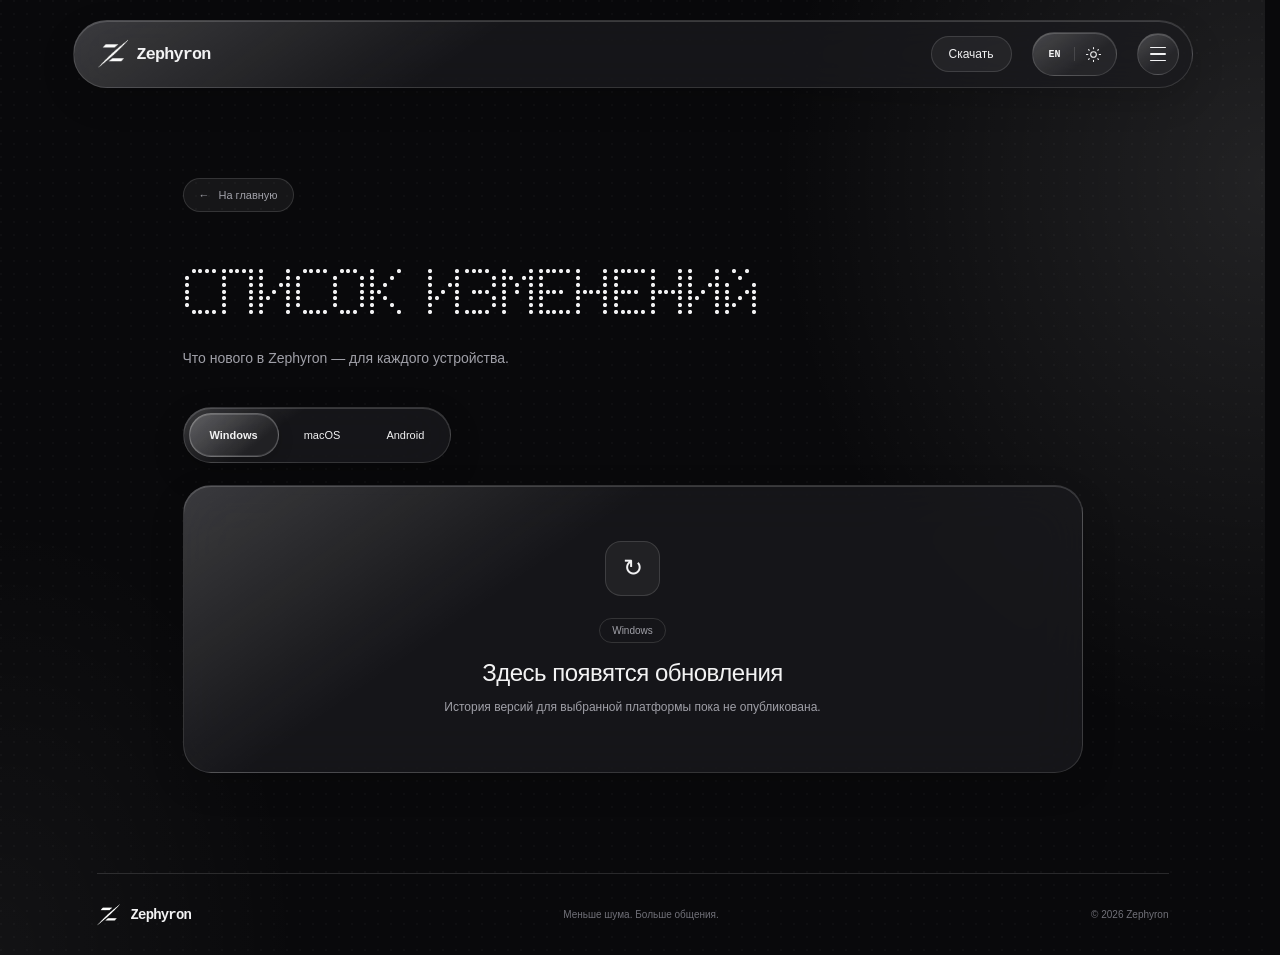
==== changelog.html @ 97331493 "Official Public Site V26.0.1" ====
<!doctype html>
<html lang="ru" data-theme="dark">
<head>
  <meta charset="utf-8">
  <meta name="viewport" content="width=device-width,initial-scale=1">
  <meta name="color-scheme" content="dark light">
  <meta name="theme-color" content="#09090b">
  <link rel="icon" href="./assets/zephyron-symbol-white.png" type="image/png">
  <meta name="description" content="Zephyron — мессенджер для Windows, macOS и Android.">
  <title>Список изменений — Zephyron</title>
  <script>if(!matchMedia('(prefers-reduced-motion: reduce)').matches)document.documentElement.classList.add('motion-ready');</script>
  <link rel="stylesheet" href="./styles.css">
  <script src="./script.js" defer></script>
</head>
<body data-page="changelog">
  <a class="skip" href="#main" data-i18n="skip">К содержимому</a>
  <div class="backdrop" aria-hidden="true"><div class="glow glow-one"></div><div class="glow glow-two"></div><div class="grain"></div></div>
  <header class="header">
    <nav class="nav frost" aria-label="Zephyron">
      <a class="brand" href="./index.html" aria-label="Zephyron"><span class="symbol-crop"><img class="theme-logo" src="./assets/zephyron-symbol-white.png" alt=""></span><span>Zephyron</span></a>
      <a class="nav-download" href="./downloads.html" data-i18n="get">Скачать</a>
      <div class="controls"><button id="language" type="button" aria-label="Switch to English">EN</button><span class="divider"></span><button id="theme" type="button" aria-label="Светлая тема"><svg class="sun" viewBox="0 0 24 24" aria-hidden="true"><circle cx="12" cy="12" r="4"/><path d="M12 2v2m0 16v2M2 12h2m16 0h2M5 5l1 1m12 12 1 1M5 19l1-1M18 6l1-1"/></svg><svg class="moon" viewBox="0 0 24 24" aria-hidden="true"><path d="M20 14A8 8 0 0 1 10 4a8 8 0 1 0 10 10Z"/></svg></button></div>
    </nav>
  </header>
  <main id="main" class="subpage"><a class="back-home" href="./index.html"><span aria-hidden="true">←</span><span data-i18n="backHome">На главную</span></a><h1 data-i18n="changelog">Список изменений</h1><p class="page-intro" data-i18n="changelogIntro"></p><div class="platform-tabs frost" role="group" aria-label="Выберите платформу"><button type="button" data-log-platform="Windows" aria-pressed="true">Windows</button><button type="button" data-log-platform="macOS" aria-pressed="false">macOS</button><button type="button" data-log-platform="Android" aria-pressed="false">Android</button></div><section class="empty-state frost" aria-labelledby="empty-heading"><div class="empty-mark" aria-hidden="true">↻</div><span class="selected-platform" id="selected-platform" aria-live="polite">Windows</span><h2 id="empty-heading" data-i18n="emptyLog"></h2><p data-i18n="emptyLogText"></p></section></main>
  <footer><a class="brand" href="#main"><span class="symbol-crop"><img class="theme-logo" src="./assets/zephyron-symbol-white.png" alt=""></span><span>Zephyron</span></a><span data-i18n="footer">Меньше шума. Больше общения.</span><span>© <span id="year">2026</span> Zephyron</span></footer>
  <div class="toast frost" id="toast" role="status" aria-live="polite" aria-atomic="true"></div>
</body>
</html>
---- styles.css ----
/* Zephyron / Signal edition — local assets, system fonts, no dependencies. */
:root{color-scheme:dark;--bg:#09090b;--surface:rgba(27,27,31,.72);--surface-strong:rgba(19,19,22,.88);--surface-soft:rgba(255,255,255,.055);--text:#f2f2f3;--muted:#a0a0a8;--quiet:#707078;--line:rgba(255,255,255,.13);--line-strong:rgba(255,255,255,.25);--shine:rgba(255,255,255,.16);--solid:#f0f0f2;--solid-text:#151518;--shadow:rgba(0,0,0,.36);--page:1120px}
html[data-theme=light]{color-scheme:light;--bg:#fbfbfc;--surface:rgba(255,255,255,.76);--surface-strong:rgba(255,255,255,.92);--surface-soft:rgba(22,22,30,.04);--text:#18181c;--muted:#5e5e67;--quiet:#85858e;--line:rgba(20,20,28,.1);--line-strong:rgba(20,20,28,.2);--shine:rgba(255,255,255,.9);--solid:#1d1d21;--solid-text:#fff;--shadow:rgba(34,34,52,.1)}
*{box-sizing:border-box}[hidden]{display:none!important}html{scroll-behavior:smooth;scroll-padding-top:110px;scrollbar-gutter:stable}body{margin:0;min-width:320px;background:var(--bg);color:var(--text);font-family:-apple-system,BlinkMacSystemFont,"SF Pro Display","Segoe UI",sans-serif;-webkit-font-smoothing:antialiased;transition:background .3s,color .3s;isolation:isolate}body.menu-open{position:fixed;left:0;right:0;overflow:hidden}a{color:inherit;text-decoration:none}button{color:inherit;font:inherit;cursor:pointer}a,button{-webkit-tap-highlight-color:transparent;touch-action:manipulation}a:focus-visible,button:focus-visible{outline:2px solid var(--text);outline-offset:5px}::selection{background:var(--text);color:var(--bg)}.skip{position:fixed;left:18px;top:-100px;z-index:100;padding:13px 17px;border-radius:30px;background:var(--solid);color:var(--solid-text)}.skip:focus{top:16px}
.backdrop{position:absolute;inset:0 0 auto;height:1500px;overflow:hidden;pointer-events:none;z-index:-2}.glow{position:absolute;border-radius:50%;filter:blur(100px);opacity:.16;background:#fff}.glow-one{width:440px;height:440px;top:110px;right:-160px}.glow-two{width:330px;height:330px;top:890px;left:-150px;opacity:.08}.grain{position:absolute;inset:0;opacity:.06;background-image:url("data:image/svg+xml,%3Csvg viewBox='0 0 180 180' xmlns='http://www.w3.org/2000/svg'%3E%3Cfilter id='n'%3E%3CfeTurbulence type='fractalNoise' baseFrequency='.85' numOctaves='3' stitchTiles='stitch'/%3E%3C/filter%3E%3Crect width='100%25' height='100%25' filter='url(%23n)' opacity='.35'/%3E%3C/svg%3E")}html[data-theme=light] .glow{background:#8b8b9d;opacity:.08}html[data-theme=light] .grain{opacity:.025}
.frost{background:linear-gradient(145deg,var(--shine),transparent 36%),var(--surface);border:1px solid var(--line);box-shadow:inset 0 1px 0 var(--shine),0 22px 60px var(--shadow);-webkit-backdrop-filter:blur(28px) saturate(.9);backdrop-filter:blur(28px) saturate(.9)}
.header{position:sticky;top:20px;z-index:20;width:min(var(--page),calc(100% - 40px));margin:20px auto 0}.nav{min-height:68px;display:flex;align-items:center;gap:20px;padding:9px 12px 9px 20px;border-radius:22px}.brand{display:inline-flex;align-items:center;gap:9px;font-size:18px;font-weight:600;letter-spacing:-.65px}.symbol-crop{position:relative;display:inline-block;width:30px;height:32px;overflow:hidden;flex:none}.symbol-crop img{position:absolute;width:61px;height:61px;max-width:none;left:-15px;top:-14px}.theme-logo{filter:none}html[data-theme=light] .theme-logo{filter:brightness(0)}.nav-download{margin-left:auto;color:var(--muted);font-size:12px}.nav-download:hover{color:var(--text)}.controls{display:flex;align-items:center;padding:3px;border:1px solid var(--line);background:var(--surface-soft);border-radius:16px}.controls button{width:38px;height:36px;display:grid;place-items:center;border:0;background:transparent;border-radius:12px;font-size:10px;font-weight:700}.controls button:hover{background:var(--surface-soft)}.divider{width:1px;height:14px;background:var(--line)}.controls svg{width:17px;height:17px;fill:none;stroke:currentColor;stroke-width:1.5;stroke-linecap:round}.moon{display:none}html[data-theme=light] .moon{display:block}html[data-theme=light] .sun{display:none}.menu-toggle{width:42px;height:42px;display:flex;flex-direction:column;justify-content:center;align-items:center;gap:5px;flex:none;border:1px solid var(--line);background:var(--surface-soft);border-radius:14px}.menu-toggle:hover{border-color:var(--line-strong)}.menu-toggle span{width:16px;height:1.5px;background:currentColor;border-radius:2px;transition:transform .25s,opacity .25s}.menu-toggle[aria-expanded=true] span:first-child{transform:translateY(6.5px) rotate(45deg)}.menu-toggle[aria-expanded=true] span:nth-child(2){opacity:0}.menu-toggle[aria-expanded=true] span:last-child{transform:translateY(-6.5px) rotate(-45deg)}
.hero{width:min(var(--page),calc(100% - 40px));margin:0 auto;padding-top:42px}.hero-shell{position:relative;min-height:650px;border:1px solid var(--line);border-radius:34px;overflow:hidden;background:linear-gradient(115deg,var(--surface-soft),transparent 43%)}.hero-shell:before{content:"";position:absolute;inset:0;pointer-events:none;background:linear-gradient(90deg,transparent 49.94%,var(--line) 50%,transparent 50.06%);opacity:.38}.hero-meta{height:54px;display:flex;align-items:center;justify-content:space-between;padding:0 26px;border-bottom:1px solid var(--line);color:var(--quiet);font-size:9px;letter-spacing:1.7px}.hero-meta>span:first-child{display:flex;align-items:center;gap:9px}.dot{width:5px;height:5px;display:inline-block;border-radius:50%;background:currentColor}.hero-grid{min-height:530px;display:grid;grid-template-columns:1.02fr .98fr}.hero-copy{position:relative;z-index:2;display:flex;flex-direction:column;justify-content:center;align-items:flex-start;padding:60px 0 64px 56px}.wordmark{position:relative;width:min(520px,calc(100% + 20px));height:104px;margin:0 0 12px -26px;overflow:hidden}.wordmark img{position:absolute;width:100%;height:auto;left:0;top:50%;transform:translateY(-50%)}.headline{max-width:470px;margin:0;font-size:clamp(42px,5.3vw,69px);line-height:.98;letter-spacing:-.065em;font-weight:500}.intro{margin:25px 0 0;color:var(--muted);font-size:15px;line-height:1.65}.hero-actions{display:flex;align-items:center;gap:22px;margin-top:35px}.cta{display:inline-flex;align-items:center;gap:25px;padding:7px 7px 7px 22px;background:var(--solid);color:var(--solid-text);border:1px solid transparent;border-radius:15px;font-size:12px;font-weight:650;transition:transform .2s,box-shadow .2s}.cta:hover{transform:translateY(-2px);box-shadow:0 12px 32px var(--shadow)}.arrow{width:38px;height:38px;display:grid;place-items:center;border-radius:10px;background:rgba(128,128,140,.16);font-size:19px}.platform-line{color:var(--quiet);font-size:8px;line-height:1.6;letter-spacing:1px}.hero-base{min-height:64px;display:grid;grid-template-columns:42px auto 1fr 36px;align-items:center;gap:15px;padding:0 26px;border-top:1px solid var(--line);color:var(--quiet);font-size:9px;letter-spacing:1.3px}.hero-rule{height:1px;background:var(--line)}.hero-base a{width:34px;height:34px;display:grid;place-items:center;border:1px solid var(--line);border-radius:50%;font-size:15px;transition:border-color .2s}.hero-base a:hover{border-color:var(--line-strong)}
.eclipse-scene{position:relative;min-height:530px;overflow:hidden;isolation:isolate}.eclipse-grid{position:absolute;inset:0;opacity:.42;background-image:linear-gradient(var(--line) 1px,transparent 1px),linear-gradient(90deg,var(--line) 1px,transparent 1px);background-size:58px 58px;-webkit-mask-image:radial-gradient(circle at 50% 50%,#000,transparent 69%);mask-image:radial-gradient(circle at 50% 50%,#000,transparent 69%)}.eclipse-ring{position:absolute;left:50%;top:50%;border:1px solid var(--line);border-radius:50%;transform:translate(-50%,-50%)}.ring-outer{width:410px;height:410px}.ring-inner{width:300px;height:300px;border-style:dashed;opacity:.6;animation:orbit 55s linear infinite}.eclipse-corona{position:absolute;left:50%;top:50%;width:340px;height:340px;transform:translate(-50%,-50%);border-radius:50%;background:radial-gradient(circle,transparent 38%,rgba(255,255,255,.67) 44%,rgba(255,255,255,.19) 51%,rgba(255,255,255,.035) 63%,transparent 72%);filter:blur(10px);animation:breathe 8s ease-in-out infinite}.eclipse-disc{position:absolute;left:50%;top:50%;width:220px;height:220px;transform:translate(-50%,-50%);overflow:hidden;z-index:2;border-radius:50%;background:radial-gradient(circle at 68% 28%,#25252b 0,#0b0b0e 47%,#020203 80%);border:1px solid rgba(255,255,255,.52);box-shadow:inset -10px -4px 30px #000,0 0 0 1px rgba(255,255,255,.12),0 0 24px rgba(255,255,255,.28)}.eclipse-disc img{position:absolute;width:230px;height:230px;left:50%;top:50%;transform:translate(-50%,-50%);filter:drop-shadow(0 0 10px rgba(255,255,255,.35))}.eclipse-flare{position:absolute;left:calc(50% + 81px);top:calc(50% - 77px);width:6px;height:6px;z-index:3;border-radius:50%;background:#fff;box-shadow:0 0 9px 4px #fff,0 0 25px 9px rgba(255,255,255,.55)}.eclipse-coordinate{position:absolute;bottom:40px;color:var(--quiet);font-size:8px;letter-spacing:1.7px}.coordinate-left{left:35px}.coordinate-right{right:35px}html[data-theme=light] .eclipse-disc{border-color:#fff;box-shadow:0 20px 70px rgba(20,20,35,.22),0 0 0 3px #fff}html[data-theme=light] .eclipse-corona{background:radial-gradient(circle,transparent 38%,rgba(85,85,98,.35) 44%,rgba(120,120,140,.12) 54%,transparent 70%)}
.section-index{display:grid;grid-template-columns:42px auto;align-items:center;gap:15px;color:var(--quiet);font-size:9px;letter-spacing:1.8px}.section-index span:first-child{color:var(--text)}.product{width:min(var(--page),calc(100% - 40px));margin:128px auto 0}.product-heading{display:flex;justify-content:space-between;align-items:end;gap:30px;margin:23px 0 38px}.product-heading h2,.section-heading h2{margin:0;font-size:clamp(38px,5vw,58px);line-height:1;letter-spacing:-.055em;font-weight:500}.product-heading p,.section-heading p{margin:0 0 5px;color:var(--muted);font-size:13px}
.product-stage{position:relative;min-height:690px;display:grid;place-items:center;overflow:hidden;border:1px solid var(--line);border-radius:34px;background:linear-gradient(135deg,var(--surface-soft),transparent 48%),repeating-linear-gradient(90deg,transparent 0,transparent 79px,var(--line) 80px)}.product-stage:before{content:"";position:absolute;width:620px;height:620px;left:-230px;top:30px;border:1px solid var(--line);border-radius:50%;box-shadow:0 0 0 78px rgba(128,128,140,.025),0 0 0 156px rgba(128,128,140,.018)}.product-stage:after{content:"Z / SIGNAL";position:absolute;right:-42px;top:83px;padding:9px 54px;background:var(--text);color:var(--bg);font-size:8px;font-weight:700;letter-spacing:2.2px;transform:rotate(45deg)}.stage-orbit{position:absolute;width:930px;height:260px;border:1px solid var(--line);border-radius:50%;transform:rotate(-16deg)}.stage-orbit:after{content:"";position:absolute;width:7px;height:7px;left:14%;top:17px;border-radius:50%;background:var(--text);box-shadow:0 0 18px var(--text)}.stage-note{position:absolute;z-index:3;display:grid;gap:7px;color:var(--quiet);font-size:8px;letter-spacing:1.8px}.stage-note span:first-child{color:var(--text)}.note-a{left:32px;top:32px}.note-b{right:32px;bottom:25px;text-align:right}.stage-seal{position:absolute;left:24px;bottom:25px;width:82px;height:82px;display:grid;place-items:center;z-index:3;border:1px solid var(--line);border-radius:50%;color:var(--text);font-size:22px;font-weight:650;letter-spacing:-2px}.stage-seal:before,.stage-seal:after{content:"";position:absolute;background:var(--line)}.stage-seal:before{width:112px;height:1px}.stage-seal:after{width:1px;height:112px}.stage-seal i{position:absolute;inset:7px;border:1px dashed var(--line);border-radius:50%;animation:seal-spin 28s linear infinite}
.app-window{position:relative;z-index:2;width:min(930px,calc(100% - 112px));height:520px;overflow:hidden;color:#f3f3f5;text-align:left;border:1px solid rgba(255,255,255,.18);border-radius:25px;background:#070709;box-shadow:0 45px 100px rgba(0,0,0,.48),inset 0 1px 0 rgba(255,255,255,.12);transform:perspective(1400px) rotateX(1deg) rotateY(-2deg) rotateZ(-.7deg);transition:transform .5s cubic-bezier(.2,.8,.2,1),box-shadow .5s}.app-window:hover{transform:perspective(1400px) rotateX(0) rotateY(0) rotateZ(0);box-shadow:0 55px 130px rgba(0,0,0,.58),inset 0 1px 0 rgba(255,255,255,.12)}.app-titlebar{height:34px;display:grid;grid-template-columns:1fr auto 1fr;align-items:center;padding:0 13px;border-bottom:1px solid rgba(255,255,255,.08);background:#1c1c20;color:#888890;font-size:7px;letter-spacing:1.2px}.app-titlebar strong{color:#cfcfd4;font-size:9px;letter-spacing:.2px}.app-titlebar>span:last-child{text-align:right}.window-dots{display:flex;gap:6px}.window-dots i{width:7px;height:7px;border-radius:50%;background:#4b4b52}.window-dots i:first-child{background:#eee}.client-shell{height:calc(100% - 34px);display:flex;gap:12px;padding:10px;background:radial-gradient(circle at 82% 4%,#18181c 0,transparent 28%),#050506}.client-sidebar{width:226px;display:flex;flex-direction:column;flex:none;padding:13px;border:1px solid rgba(255,255,255,.11);border-radius:24px;background:rgba(37,37,41,.86);box-shadow:inset 0 1px 0 rgba(255,255,255,.08);-webkit-backdrop-filter:blur(24px);backdrop-filter:blur(24px)}.sidebar-brand{height:43px;display:flex;align-items:center;gap:9px;padding:0 4px}.client-symbol{position:relative;width:73px;height:30px;overflow:hidden}.client-symbol img{position:absolute;width:41px;height:41px;left:-10px;top:-6px}.presence-dot{width:7px;height:7px;margin-left:auto;border-radius:50%;background:#f5f5f7;box-shadow:0 0 8px rgba(255,255,255,.5)}.mini-control{width:29px;height:29px;display:grid;place-items:center;border:1px solid rgba(255,255,255,.1);border-radius:50%;background:rgba(255,255,255,.09);font-size:12px}.client-search{height:39px;display:flex;align-items:center;gap:8px;margin:8px 0 12px;padding:0 14px;border:1px solid rgba(255,255,255,.08);border-radius:15px;background:rgba(255,255,255,.1);color:#aaaab2;font-size:10px}.client-search>span:first-child{font-size:17px;transform:rotate(-20deg)}.chat-list{display:grid;gap:5px}.chat-preview{min-width:0;display:grid;grid-template-columns:35px 1fr auto;align-items:center;gap:9px;padding:9px 8px;border:1px solid transparent;border-radius:17px}.chat-preview.active{border-color:rgba(255,255,255,.1);background:rgba(255,255,255,.095)}.mini-avatar{width:31px;height:31px;display:grid;place-items:center;flex:none;border:1px solid rgba(255,255,255,.12);border-radius:50%;color:white;font-size:9px;font-weight:650}.avatar-a{background:radial-gradient(circle at 35% 25%,#bbb,#555 38%,#18181b 72%)}.avatar-m{background:linear-gradient(145deg,#c6c6cb,#47474e 48%,#151518)}.avatar-n{background:linear-gradient(145deg,#fafafa,#74747d 42%,#242428)}.bot{background:#34343a;font-size:13px}.chat-preview>span:nth-child(2){min-width:0;display:grid;gap:4px}.chat-preview strong{font-size:10px;font-weight:600}.chat-preview small{overflow:hidden;color:#898990;font-size:8px;white-space:nowrap;text-overflow:ellipsis}.chat-preview time{align-self:start;color:#717178;font-size:7px}.profile-pill{min-width:0;display:grid;grid-template-columns:34px 1fr auto;align-items:center;gap:9px;margin-top:auto;padding:8px;border:1px solid rgba(255,255,255,.11);border-radius:17px;background:rgba(255,255,255,.1)}.profile-pill>span:nth-child(2){display:grid;gap:3px}.profile-pill strong{font-size:9px}.profile-pill small{color:#898990;font-size:7px}.profile-pill>span:last-child{color:#aaaab2}
.chat-panel{position:relative;min-width:0;flex:1;overflow:hidden;border:1px solid rgba(255,255,255,.07);border-radius:23px;background:#060607}.chat-pattern{position:absolute;inset:0;opacity:.16;background-image:radial-gradient(circle,rgba(255,255,255,.25) 1.2px,transparent 1.6px),linear-gradient(45deg,transparent 48%,rgba(255,255,255,.12) 49%,rgba(255,255,255,.12) 51%,transparent 52%);background-size:74px 74px,148px 148px;background-position:4px 11px,41px 48px}.chat-capsule{position:absolute;left:13px;right:13px;top:12px;height:52px;z-index:2;display:flex;align-items:center;gap:10px;padding:7px 9px;border:1px solid rgba(255,255,255,.12);border-radius:19px;background:rgba(50,50,54,.72);box-shadow:inset 0 1px 0 rgba(255,255,255,.08);-webkit-backdrop-filter:blur(18px);backdrop-filter:blur(18px)}.chat-capsule>span:nth-child(2){display:grid;gap:3px}.chat-capsule strong{font-size:10px}.chat-capsule small{display:flex;align-items:center;gap:5px;color:#929299;font-size:7px}.chat-capsule small i{width:4px;height:4px;border-radius:50%;background:#efeff1}.chat-capsule button{width:31px;height:31px;margin-left:auto;border:1px solid rgba(255,255,255,.1);border-radius:50%;background:rgba(255,255,255,.08);color:#b9b9bf}.message-stream{position:absolute;inset:74px 18px 62px;display:flex;flex-direction:column;gap:10px}.today{align-self:center;padding:5px 10px;border-radius:10px;background:rgba(255,255,255,.05);color:#777780;font-size:7px}.message-row{display:flex;align-items:end;gap:7px}.outgoing-row{align-self:flex-end}.message{max-width:280px;padding:9px 12px 7px;border-radius:15px;font-size:9px;line-height:1.45}.message small{display:inline-block;margin-left:8px;font-size:7px;opacity:.58}.incoming{border:1px solid rgba(255,255,255,.08);border-bottom-left-radius:5px;background:#242427}.outgoing{border:1px solid rgba(255,255,255,.11);border-bottom-right-radius:5px;background:#3b3b3f}.typing{align-self:flex-start;display:flex;gap:4px;margin-left:39px;padding:10px 13px;border-radius:14px;background:#202023}.typing i{width:4px;height:4px;border-radius:50%;background:#929299;animation:blink 2s infinite}.typing i:nth-child(2){animation-delay:.2s}.typing i:nth-child(3){animation-delay:.4s}.client-composer{position:absolute;left:13px;right:13px;bottom:11px;height:42px;z-index:2;display:flex;align-items:center;gap:10px;padding:5px 13px;border:1px solid rgba(255,255,255,.1);border-radius:16px;background:rgba(44,44,48,.78);color:#8f8f97;font-size:8px;-webkit-backdrop-filter:blur(18px);backdrop-filter:blur(18px)}.attach{width:25px;height:25px;display:grid;place-items:center;margin-left:-7px;border-radius:50%;color:#e4e4e8;font-size:18px}.composer-actions{margin-left:auto;color:#c3c3c8;font-size:11px}
.downloads{width:min(var(--page),calc(100% - 40px));margin:128px auto 0;padding-bottom:95px;scroll-margin-top:115px}.section-heading{display:flex;justify-content:space-between;align-items:end;gap:30px;margin:23px 0 38px}.download-list{overflow:hidden;border-radius:28px}.download-row{position:relative;width:100%;min-height:118px;display:grid;grid-template-columns:38px 42px 1fr auto;align-items:center;gap:21px;padding:20px 24px;border:0;border-bottom:1px solid var(--line);background:transparent;text-align:left;transition:background .2s}.download-row:last-child{border-bottom:0}.download-row:hover{background:var(--surface-soft)}.download-row:before{content:"";position:absolute;left:0;top:0;bottom:0;width:2px;background:var(--text);transform:scaleY(0);transition:transform .2s}.download-row:hover:before{transform:scaleY(1)}.row-number{color:var(--quiet);font-size:9px;letter-spacing:1px}.os{width:29px;height:29px;fill:none;stroke:currentColor;stroke-width:1.45;stroke-linecap:round}.windows{fill:currentColor;stroke:none}.row-name{display:grid;gap:6px}.row-name strong{font-size:22px;font-weight:550;letter-spacing:-.7px}.row-name small{color:var(--muted);font-size:11px}.row-action{display:flex;align-items:center;gap:16px;color:var(--muted);font-size:11px}.row-action i{width:39px;height:39px;display:grid;place-items:center;border:1px solid var(--line);border-radius:12px;color:var(--text);font-size:19px;font-style:normal}.download-note{margin:20px 0 0;color:var(--quiet);text-align:center;font-size:10px}
footer{width:min(calc(var(--page) - 48px),calc(100% - 40px));min-height:82px;margin:0 auto;display:flex;justify-content:space-between;align-items:center;gap:20px;border-top:1px solid var(--line);color:var(--quiet);font-size:10px}footer .brand{color:var(--text);font-size:15px}footer .symbol-crop{transform:scale(.76);transform-origin:left center;margin-right:-5px}.toast{position:fixed;left:50%;bottom:24px;z-index:40;width:max-content;max-width:calc(100% - 32px);padding:16px 21px;border-radius:17px;font-size:12px;line-height:1.5;text-align:center;opacity:0;visibility:hidden;transform:translate(-50%,12px);transition:opacity .2s,transform .2s,visibility .2s}.toast.visible{opacity:1;visibility:visible;transform:translate(-50%,0)}
dialog.site-menu{position:fixed;inset:0;width:min(490px,calc(100vw - 32px));height:fit-content;max-height:calc(100dvh - 40px);margin:auto;padding:25px 18px 17px;overflow:auto;color:var(--text);border:1px solid var(--line-strong);border-radius:28px;background:linear-gradient(145deg,var(--shine),transparent 35%),var(--surface-strong);box-shadow:inset 0 1px 0 var(--shine),0 36px 100px rgba(0,0,0,.42);-webkit-backdrop-filter:blur(35px);backdrop-filter:blur(35px)}dialog.site-menu[open]{animation:modal-in .23s ease-out}dialog.site-menu::backdrop{background:rgba(0,0,0,.68);-webkit-backdrop-filter:blur(10px);backdrop-filter:blur(10px);animation:fade-in .22s ease-out}html[data-theme=light] dialog.site-menu::backdrop{background:rgba(18,18,28,.38)}.menu-top{display:flex;justify-content:space-between;align-items:flex-start;padding:0 9px 21px 11px}.menu-brand{font-size:22px;font-weight:600;letter-spacing:-.8px}.menu-caption{margin:8px 0 0;padding:0;color:var(--muted);font-size:8px;font-weight:500;letter-spacing:2px}.menu-close{width:39px;height:39px;display:grid;place-items:center;border:1px solid var(--line);border-radius:13px;background:var(--surface-soft)}.menu-close svg{width:17px;height:17px;fill:none;stroke:currentColor;stroke-width:1.5;stroke-linecap:round}.site-menu nav{display:grid;gap:5px}.site-menu nav a{display:flex;align-items:center;gap:16px;padding:18px 15px;border:1px solid transparent;border-radius:16px;font-size:14px;line-height:1.4}.site-menu nav a:hover,.site-menu nav a[aria-current=page]{border-color:var(--line);background:var(--surface-soft)}.menu-number{color:var(--quiet);font-size:8px}.menu-link-arrow{margin-left:auto;color:var(--muted)}.menu-footer{display:flex;align-items:center;gap:8px;margin:20px 12px 3px;color:var(--muted);font-size:9px}
.subpage{width:min(900px,calc(100% - 40px));min-height:calc(100vh - 190px);margin:0 auto;padding:90px 0 100px}.back-home{display:inline-flex;gap:9px;margin-bottom:45px;color:var(--muted);font-size:11px}.back-home:hover{color:var(--text)}.subpage h1{margin:0 0 17px;font-size:clamp(42px,6vw,68px);line-height:1.02;letter-spacing:-.06em;font-weight:500;overflow-wrap:anywhere}.page-intro{margin:0 0 36px;color:var(--muted);font-size:14px;line-height:1.7}.platform-tabs{width:max-content;max-width:100%;display:flex;gap:4px;margin-bottom:22px;padding:5px;border-radius:16px}.platform-tabs button{padding:11px 20px;border:1px solid transparent;border-radius:11px;background:transparent;font-size:11px}.platform-tabs button[aria-pressed=true]{background:var(--solid);color:var(--solid-text)}.empty-state{padding:55px 32px;border-radius:28px;text-align:center}.empty-mark{width:55px;height:55px;display:grid;place-items:center;margin:0 auto 22px;border:1px solid var(--line);border-radius:16px;background:var(--surface-soft);font-size:24px}.selected-platform{display:inline-block;padding:6px 12px;border:1px solid var(--line);border-radius:10px;color:var(--muted);font-size:10px}.empty-state h2{margin:16px 0 10px;font-size:24px;font-weight:500;letter-spacing:-.5px}.empty-state p{max-width:430px;margin:auto;color:var(--muted);font-size:12px;line-height:1.7}
@keyframes orbit{to{transform:translate(-50%,-50%) rotate(360deg)}}@keyframes seal-spin{to{transform:rotate(360deg)}}@keyframes breathe{0%,100%{opacity:.72}50%{opacity:1}}@keyframes blink{0%,100%{opacity:.3}50%{opacity:1}}@keyframes modal-in{from{opacity:0;transform:translateY(10px) scale(.98)}to{opacity:1;transform:none}}@keyframes fade-in{from{opacity:0}to{opacity:1}}
@media(max-width:820px){.hero-grid{grid-template-columns:1fr}.hero-copy{padding:55px 42px 0}.wordmark{max-width:510px}.eclipse-scene{min-height:470px}.hero-shell:before{display:none}.product-heading,.section-heading{display:block}.product-heading p,.section-heading p{margin-top:14px}.product-stage{min-height:620px}.app-window{width:calc(100% - 50px);height:480px}.client-sidebar{width:190px}.chat-preview{grid-template-columns:31px 1fr}.chat-preview time{display:none}}
@media(max-width:560px){html{scroll-padding-top:90px}.header{top:10px;width:calc(100% - 24px);margin-top:10px}.nav{min-height:60px;padding:7px 8px 7px 14px;border-radius:18px;gap:8px}.brand{font-size:16px}.nav-download{display:none}.controls{margin-left:auto}.controls button{width:35px;height:33px}.menu-toggle{width:39px;height:39px;border-radius:12px}.hero{width:calc(100% - 24px);padding-top:27px}.hero-shell{border-radius:26px}.hero-meta{height:47px;padding:0 17px;letter-spacing:1.2px}.hero-meta>span:last-child{display:none}.hero-copy{padding:41px 21px 0}.wordmark{width:calc(100% + 25px);height:86px;margin-left:-17px}.headline{font-size:43px}.intro{margin-top:18px;font-size:13px}.hero-actions{align-items:flex-start;flex-direction:column;gap:16px;margin-top:27px}.eclipse-scene{min-height:380px}.ring-outer{width:300px;height:300px}.ring-inner{width:225px;height:225px}.eclipse-corona{width:270px;height:270px}.eclipse-disc{width:174px;height:174px}.eclipse-disc img{width:186px;height:186px}.eclipse-flare{left:calc(50% + 62px);top:calc(50% - 60px)}.coordinate-left{left:20px}.coordinate-right{right:20px}.hero-base{grid-template-columns:32px auto 1fr 32px;gap:9px;min-height:56px;padding:0 16px;letter-spacing:.9px}.product,.downloads{width:calc(100% - 24px);margin-top:90px}.product-heading h2,.section-heading h2{font-size:39px}.product-stage{min-height:500px;border-radius:26px}.product-stage:before{width:390px;height:390px}.product-stage:after{right:-50px;top:62px}.stage-note,.stage-seal{display:none}.stage-orbit{width:540px;height:160px}.app-window{width:calc(100% - 24px);height:410px;border-radius:20px;transform:rotate(-1deg)}.app-titlebar{grid-template-columns:1fr auto 1fr}.app-titlebar>span:last-child{font-size:0}.client-shell{gap:0;padding:7px}.client-sidebar{display:none}.chat-panel{border-radius:17px}.chat-capsule{left:8px;right:8px;top:8px}.message-stream{inset:70px 10px 57px}.message{max-width:220px;padding:8px 10px 7px;font-size:8px}.message-row .mini-avatar{width:27px;height:27px}.client-composer{left:8px;right:8px;bottom:8px}.download-list{border-radius:22px}.download-row{min-height:102px;grid-template-columns:27px 32px 1fr 39px;gap:14px;padding:17px 16px}.row-name strong{font-size:19px}.row-action>span{display:none}.row-action{gap:0}.row-action i{width:36px;height:36px}footer{width:calc(100% - 32px)}footer>span:nth-child(2){display:none}dialog.site-menu{width:calc(100vw - 24px);max-height:calc(100dvh - 24px);padding:21px 13px 15px;border-radius:24px}.site-menu nav a{padding:17px 14px}.subpage{width:calc(100% - 32px);padding:60px 0 75px}.subpage h1{font-size:44px}.platform-tabs{width:100%}.platform-tabs button{flex:1;padding:11px 8px}.empty-state{padding:42px 20px;border-radius:23px}}
/* Live Mac-client showcase: isolated dark UI in both site themes. */
.product-stage{min-height:730px}.app-window{width:calc(100% - 78px);height:590px;transform:none;border-radius:20px}.app-window:hover{transform:none}.app-titlebar{height:36px;grid-template-columns:auto 1fr auto;gap:12px}.app-titlebar strong{justify-self:start;font-size:11px}.window-dots i{width:9px;height:9px}.window-dots i:first-child{background:#ff6058}.window-dots i:nth-child(2){background:#ffbd2e}.window-dots i:nth-child(3){background:#28c840}.client-shell{height:calc(100% - 36px);gap:16px;padding:12px}.client-sidebar{width:235px;padding:12px 9px;background:linear-gradient(150deg,rgba(52,61,65,.8),rgba(35,35,38,.96) 34%,rgba(42,42,49,.94));border-radius:28px}.client-wordmark{position:relative;width:104px;height:33px;overflow:hidden;flex:none}.client-wordmark img{position:absolute;width:123px;height:auto;left:-9px;top:50%;transform:translateY(-50%)}.sidebar-brand{gap:6px;padding:0 4px}.mini-control{font-size:8px;width:27px;height:27px;flex:none}.client-search{height:42px;border-radius:23px;margin:14px 3px 13px;font-size:12px}.chat-preview{width:100%;background:transparent;text-align:left;min-height:68px;padding:10px 7px;border-radius:23px;transition:background .2s,border-color .2s}.chat-preview:hover{background:rgba(255,255,255,.06)}.chat-preview strong{font-size:12px}.chat-preview small{font-size:10px}.chat-preview time{font-size:8px;padding-top:3px}.chat-preview.active{background:rgba(255,255,255,.12)}.mini-avatar{width:35px;height:35px;font-size:11px}.profile-pill{margin: auto 3px 2px;padding:9px;border-radius:24px}.profile-pill strong{font-size:11px}.profile-pill small{font-size:9px}.chat-panel{border:0;border-radius:0;background:#080809;overflow:hidden}.chat-pattern{background-image:url('./assets/chat-pattern.svg');background-size:280px 220px;opacity:.23}.chat-capsule{left:0;right:0;top:0;height:56px;border-radius:30px;background:rgba(47,47,50,.8)}.chat-capsule strong{font-size:12px}.chat-capsule small{font-size:9px}.chat-info{margin-left:auto;width:32px;height:32px;display:grid;place-items:center;border-radius:50%;background:rgba(255,255,255,.08);font-size:17px;color:#d4d4d9}.message-stream{inset:69px 5px 60px;overflow-y:auto;overscroll-behavior:contain;scrollbar-width:thin;scrollbar-color:#38383e transparent;gap:11px;padding:0 6px 10px}.today{font-size:9px;padding:5px 10px}.message-row{max-width:95%;flex:none;gap:7px}.message{max-width:310px;border-radius:19px;font-size:12px;line-height:1.5;padding:8px 12px}.message small{font-size:9px;white-space:nowrap}.incoming{background:#252527;border-bottom-left-radius:5px}.outgoing{background:#39393b;border-bottom-right-radius:5px}.message-row .mini-avatar{width:25px;height:25px;font-size:8px}.typing{flex:none;margin-left:32px}.client-composer{left:44px;right:43px;bottom:0;height:46px;border-radius:27px;background:rgba(43,43,46,.86);font-size:11px;padding:0 14px}.attach,.mic{position:absolute;top:0;width:38px;height:46px;display:grid;place-items:center;border:1px solid rgba(255,255,255,.08);border-radius:24px;background:#242427;color:#c0c0c6}.attach{left:-44px;margin:0}.mic{right:-43px}.attach svg,.mic svg{width:19px;height:19px;fill:none;stroke:currentColor;stroke-width:1.7;stroke-linecap:round;stroke-linejoin:round}.composer-actions{font-size:18px}.mobile-chat-picker{display:none}.demo-toolbar{display:flex;justify-content:space-between;align-items:center;gap:20px;padding:22px 5px;color:var(--muted);font-size:11px;line-height:1.6}.demo-toolbar>span{display:flex;align-items:center;gap:9px}.demo-toolbar .dot{flex:none}.demo-toolbar button{flex:none;min-height:44px;padding:8px 15px;border:1px solid var(--line);border-radius:24px;background:var(--surface-soft);font-size:11px;transition:background .2s}.demo-toolbar button:hover{background:var(--surface)}.design-notes{display:grid;grid-template-columns:repeat(3,1fr);margin-top:30px;border-top:1px solid var(--line);border-bottom:1px solid var(--line)}.design-notes>div{padding:33px 24px 34px;border-right:1px solid var(--line)}.design-notes>div:first-child{padding-left:5px}.design-notes>div:last-child{border:0}.design-notes span{font-size:9px;letter-spacing:1.5px;color:var(--quiet)}.design-notes h3{font-size:23px;letter-spacing:-.8px;font-weight:500;margin:18px 0 11px}.design-notes p{max-width:260px;font-size:12px;line-height:1.75;color:var(--muted);margin:0}.message-arriving{animation:message-in .28s ease-out both}.reveal-ready{opacity:0;transform:translateY(16px);transition:opacity .6s,transform .6s}.reveal-ready.revealed{opacity:1;transform:none}.demo-fallback{font-size:12px;color:#aaa;text-align:center}
@keyframes message-in{from{opacity:0;transform:translateY(8px)}to{opacity:1;transform:none}}
@media(max-width:950px){.app-window{width:calc(100% - 36px)}.client-sidebar{width:200px}.client-shell{gap:10px}.client-wordmark{width:87px}.mini-control{width:23px;height:23px}.design-notes h3{font-size:21px}}
@media(max-width:700px){.client-sidebar{display:none}.mobile-chat-picker{position:absolute;left:0;right:0;top:66px;display:flex;gap:6px;z-index:2}.mobile-chat-picker button{padding:8px 15px;min-height:38px;border:1px solid rgba(255,255,255,.12);border-radius:21px;background:#18181b;color:#929299;font-size:11px}.mobile-chat-picker button[aria-pressed=true]{background:#3b3b40;color:#fff;border-color:rgba(255,255,255,.3)}.message-stream{top:116px}.app-window{height:600px}.product-stage{min-height:720px}.design-notes{grid-template-columns:1fr}.design-notes>div,.design-notes>div:first-child{padding:24px 5px;border-right:0;border-bottom:1px solid var(--line)}.design-notes p{max-width:none}.design-notes h3{margin:12px 0 7px}.demo-toolbar{align-items:flex-start;flex-direction:column;gap:12px}.stage-seal{display:none}.note-a{top:19px;left:19px}.note-b{bottom:15px;right:19px}}
@media(max-width:560px){.product-stage{min-height:670px;border-radius:26px}.app-window{width:calc(100% - 16px);height:610px;border-radius:19px;box-shadow:0 24px 60px rgba(0,0,0,.4)}.client-shell{padding:10px 7px}.chat-capsule{height:56px}.message-stream{inset:114px 0 58px;padding:0 2px 10px;gap:10px}.message-row{max-width:100%;gap:5px}.message{font-size:12px;max-width:calc(100% - 26px);padding:8px 10px}.message small{font-size:8px}.message-row .mini-avatar{width:21px;height:21px;font-size:7px}.today{font-size:9px}.client-composer{left:36px;right:36px;font-size:10px;height:44px}.attach,.mic{width:31px;height:44px}.attach{left:-36px}.mic{right:-36px}.chat-pattern{background-size:230px auto}.app-titlebar>span:last-child{display:none}.demo-toolbar{padding:18px 4px}.design-notes{margin-top:10px}.intro{max-width:260px}.platform-line{font-size:9px}.headline{font-size:clamp(34px,10.5vw,43px)}.download-row{gap:10px;padding-left:13px;padding-right:13px}.row-name strong{font-size:18px}.row-name small{font-size:10px}.controls button{min-height:38px}.menu-toggle{width:44px;height:44px}.header{padding-top:env(safe-area-inset-top,0px)}.toast{bottom:calc(16px + env(safe-area-inset-bottom,0px))}}
/* Liquid capsules — CSS interpretation, not Apple's native rendering. */
:root{--liquid-ease:cubic-bezier(.22,1,.36,1);--liquid-spring:cubic-bezier(.22,1.18,.46,1)}
button,.cta,.arrow,.nav-download,.menu-close,.menu-toggle,.controls,.controls button,.site-menu nav a,.platform-tabs,.platform-tabs button,.row-action i,.selected-platform{border-radius:999px}
button,.cta,.site-menu nav a,.row-action i{transition:background .4s var(--liquid-ease),border-color .4s var(--liquid-ease),box-shadow .45s var(--liquid-ease),color .3s,transform .42s var(--liquid-spring)}
button:active,.cta:active{transform:scale(.96)}
.cta{background:linear-gradient(140deg,var(--shine),transparent 56%),var(--surface);color:var(--text);border-color:var(--line-strong);box-shadow:inset 0 1px 0 var(--shine),inset 0 -1px 0 var(--line),0 12px 30px var(--shadow);-webkit-backdrop-filter:blur(22px);backdrop-filter:blur(22px)}
.cta:hover{border-color:var(--text);box-shadow:inset 0 1px 0 var(--shine),0 16px 38px var(--shadow)}
.arrow{background:var(--surface-soft);border:1px solid var(--line)}
.controls,.menu-toggle,.menu-close,.demo-toolbar button{background:linear-gradient(145deg,var(--shine),transparent 65%),var(--surface-soft);box-shadow:inset 0 1px 0 var(--shine)}
.nav-download{padding:10px 17px;border:1px solid var(--line);background:var(--surface-soft);color:var(--text)}
.download-list{padding:7px;display:grid;gap:7px;background:var(--surface-soft);box-shadow:none}
.download-row,.download-row:last-child{min-height:108px;border:1px solid var(--line);background:linear-gradient(155deg,var(--shine),transparent 55%),var(--surface);box-shadow:inset 0 1px 0 var(--shine);border-radius:999px}
.download-row:before{display:none}.download-row:hover{border-color:var(--line-strong);background:linear-gradient(140deg,var(--shine),transparent 75%),var(--surface)}
.row-action i{background:var(--surface-soft);box-shadow:inset 0 1px 0 var(--shine)}
.chat-preview{border-radius:999px;min-height:70px}.chat-preview.active{background:linear-gradient(140deg,rgba(255,255,255,.13),transparent 65%),rgba(255,255,255,.07);box-shadow:inset 0 1px 0 rgba(255,255,255,.13)}
.menu-logo{display:block;position:relative;width:235px;height:55px;overflow:hidden}.menu-logo img{position:absolute;width:275px;height:auto;left:-18px;top:50%;transform:translateY(-50%)}
.menu-top{align-items:center;padding-bottom:24px}.menu-caption{padding-left:5px;margin-top:4px;letter-spacing:2.6px}
dialog.site-menu{border-radius:36px;background:linear-gradient(145deg,var(--shine),transparent 48%),var(--surface);-webkit-backdrop-filter:blur(42px) saturate(1.1);backdrop-filter:blur(42px) saturate(1.1);box-shadow:inset 0 1px 0 var(--shine),inset 0 -1px 0 var(--line),0 35px 100px rgba(0,0,0,.4)}
dialog.site-menu[open]{animation:liquid-menu-in .48s var(--liquid-spring) both}
dialog.site-menu::backdrop{animation:liquid-backdrop-in .35s var(--liquid-ease) both;background:rgba(0,0,0,.6)}
dialog.site-menu[open].menu-closing{animation:liquid-menu-out .19s ease-in both}
dialog.site-menu.menu-closing::backdrop{animation:liquid-backdrop-out .19s ease-in both}
.site-menu nav{gap:8px}.site-menu nav a{min-height:58px;padding:17px 19px}.site-menu nav a:hover,.site-menu nav a[aria-current=page]{background:linear-gradient(130deg,var(--shine),transparent 75%),var(--surface-soft);box-shadow:inset 0 1px 0 var(--shine)}
.site-menu nav a:hover .menu-link-arrow{transform:translate(2px,-2px)}.menu-link-arrow{transition:transform .4s var(--liquid-ease)}
.platform-tabs{position:relative;padding:5px;border-radius:999px}.platform-tabs button{min-height:44px}.mobile-chat-picker{padding:4px;border:1px solid rgba(255,255,255,.09);border-radius:999px;background:rgba(36,36,40,.65);-webkit-backdrop-filter:blur(18px);backdrop-filter:blur(18px)}
.liquid-selector{isolation:isolate}.liquid-selector button{position:relative;z-index:1}.selector-lens{position:absolute;z-index:0;pointer-events:none;border:1px solid var(--line-strong);border-radius:999px;background:linear-gradient(135deg,var(--shine),transparent 75%),var(--surface-soft);box-shadow:inset 0 1px 0 var(--shine),inset 0 -1px 0 var(--line),0 5px 16px var(--shadow);transition:left .48s var(--liquid-spring),top .48s var(--liquid-spring),width .48s var(--liquid-spring),height .48s var(--liquid-spring);-webkit-backdrop-filter:blur(12px);backdrop-filter:blur(12px)}
.platform-tabs.liquid-selector button[aria-pressed=true]{background:transparent;color:var(--text);font-weight:650}
.mobile-chat-picker.liquid-selector button{min-height:42px;border-color:transparent;background:transparent;flex:1;padding:8px 9px;color:#a9a9b0}
.mobile-chat-picker.liquid-selector button[aria-pressed=true]{background:transparent;border-color:transparent;color:white;font-weight:600}
.mobile-chat-picker .selector-lens{border-color:rgba(255,255,255,.25);background:linear-gradient(135deg,rgba(255,255,255,.2),transparent 75%),rgba(255,255,255,.07);box-shadow:inset 0 1px 0 rgba(255,255,255,.2),0 5px 16px rgba(0,0,0,.2)}
.reveal-ready{opacity:0;filter:none;transform:translateY(9px);transition:opacity .85s var(--liquid-ease),transform .85s var(--liquid-ease)}
.reveal-ready.revealed{opacity:1;filter:none;transform:none}.design-notes>div:nth-child(2){transition-delay:.08s}.design-notes>div:nth-child(3){transition-delay:.16s}
.message-arriving{animation:liquid-message-in .48s var(--liquid-spring) both}
body.page-arriving main{animation:liquid-page-in .65s var(--liquid-ease) both}main,footer{transition:opacity .21s ease,transform .21s ease;transform-origin:center top}body.page-leaving main,body.page-leaving footer{opacity:0;transform:translateY(-5px)}
@keyframes liquid-menu-in{from{opacity:0;transform:translateY(12px) scale(.94)}to{opacity:1;transform:none}}
@keyframes liquid-menu-out{to{opacity:0;transform:translateY(7px) scale(.97)}}
@keyframes liquid-backdrop-in{from{opacity:0}to{opacity:1}}@keyframes liquid-backdrop-out{to{opacity:0}}
@keyframes liquid-page-in{from{opacity:0;transform:translateY(7px)}to{opacity:1;transform:none}}
@keyframes liquid-message-in{from{opacity:0;transform:translateY(6px) scale(.985)}to{opacity:1;transform:none}}
@media(max-width:700px){.mobile-chat-picker{top:62px}.message-stream{top:120px}}
@media(max-width:560px){.download-row{min-height:100px;padding:15px 13px}.download-list{padding:5px;gap:5px}.menu-logo{width:205px;height:50px}.menu-logo img{width:242px;left:-16px}dialog.site-menu{border-radius:30px}.message-stream{top:120px}.controls button{min-height:38px}.nav-download{display:none}.site-menu nav a{font-size:13px;gap:12px}}
/* Instrument typography: local system faces and a dot-matrix BCT mark. */
:root{--instrument-font:"SFMono-Regular",Consolas,"Liberation Mono",Menlo,monospace}
.hero-meta,.section-index,.eclipse-coordinate,.stage-note,.menu-caption,.menu-number,.row-number,.tech-eyebrow,.tech-selection,.technology-top,.technology-bottom,.bct-route,.design-notes>div>span{font-family:var(--instrument-font);font-weight:400}
.design-notes h3,.tech-page h1,.bct-copy h2{font-family:Arial,Helvetica,sans-serif;font-weight:400}
.tech-page h1{letter-spacing:-.055em;font-size:clamp(42px,6vw,68px)}
.tech-eyebrow{color:var(--quiet);font-size:10px;letter-spacing:1.7px;margin:0 0 20px}
.tech-tabs{width:min(620px,100%);margin:34px 0 22px}.tech-tabs button{flex:1;min-width:0;padding:11px 15px}.tech-selection{display:flex;justify-content:space-between;align-items:center;color:var(--quiet);font-size:10px;letter-spacing:1px;margin-bottom:14px}.tech-selection>span:last-child{color:var(--muted);letter-spacing:0}
.technology-card{border-radius:30px;overflow:hidden}.technology-top{display:flex;justify-content:space-between;align-items:center;gap:15px;padding:22px 27px;border-bottom:1px solid var(--line);color:var(--quiet);font-size:10px;letter-spacing:1.3px}.technology-badge{display:inline-flex;align-items:center;gap:8px;border:1px solid var(--line-strong);border-radius:999px;padding:8px 12px;color:var(--text);font-size:9px;letter-spacing:0}.bct-grid{display:grid;grid-template-columns:.9fr 1.1fr;gap:40px;align-items:center;padding:49px 35px 50px}.bct-visual{padding:7px 10px}.bct-mark{display:block;width:100%;height:auto;color:var(--text)}.bct-route{display:flex;align-items:center;margin-top:25px;gap:14px;font-size:10px;color:var(--muted)}.bct-route span{display:grid;place-items:center;width:39px;height:39px;border:1px solid var(--line);border-radius:50%;background:var(--surface-soft)}.bct-route span:nth-of-type(2){width:58px;border-radius:999px;color:var(--text)}.bct-route i{position:relative;flex:1;height:1px;background:var(--line-strong)}.bct-route i:after{content:"";position:absolute;right:0;top:-2px;width:5px;height:5px;border-radius:50%;background:var(--muted)}.bct-copy h2{margin:0 0 24px;font-size:clamp(25px,3.2vw,36px);line-height:1.1;letter-spacing:-1.3px}.bct-copy p{margin:0;font-size:14px;line-height:1.8;color:var(--muted)}.bct-copy p.bct-note{margin-top:16px;font-size:12px;color:var(--quiet)}.technology-bottom{display:flex;justify-content:space-between;align-items:center;gap:18px;padding:19px 27px;border-top:1px solid var(--line);color:var(--muted);font-size:9px;letter-spacing:.3px}.technology-bottom>span:last-child{color:var(--quiet);letter-spacing:1px}
.back-home{padding:10px 15px;border:1px solid var(--line);border-radius:999px;background:var(--surface-soft);transition:background .35s var(--liquid-ease),border-color .35s}.back-home:hover{background:var(--surface);border-color:var(--line-strong)}
/* First-paint entrance plus a whole-document exit, including the header. */
body{opacity:1;transition:background .3s,color .3s,opacity .28s ease}
html.motion-ready body{animation:document-in .6s var(--liquid-ease)}
html.motion-ready body.page-restored{animation:document-return .55s var(--liquid-ease)}
html.motion-ready body.page-leaving{animation:none;opacity:0}
body.page-leaving main,body.page-leaving footer{opacity:1;transform:none}
@keyframes document-in{from{opacity:0}to{opacity:1}}
@keyframes document-return{from{opacity:0}to{opacity:1}}
@media(max-width:650px){.bct-grid{grid-template-columns:1fr;gap:30px;padding:32px 23px}.bct-visual{width:min(280px,100%);padding:0}.bct-route{margin-top:12px}.bct-copy h2{font-size:29px;max-width:300px}.technology-top{padding:17px 20px}.technology-bottom{padding:17px 20px;flex-wrap:wrap;gap:12px 20px}.technology-bottom>span:last-child{width:100%}.tech-tabs button{padding:11px 8px;font-size:10px}.tech-eyebrow{margin-bottom:16px}.technology-card{border-radius:25px}}
/* Dot-display identity and a single painted background, without filtered tiles. */
@font-face{font-family:"Zephyron Dot";src:url('./assets/zephyron-dot.woff') format('woff');font-style:normal;font-weight:400;font-display:swap}
.headline,.product-heading h2,.section-heading h2,.subpage h1{font-family:"Zephyron Dot",var(--instrument-font);font-weight:400;text-transform:uppercase;font-feature-settings:normal;letter-spacing:-.015em;line-height:1.16}
.headline{font-size:clamp(35px,4.5vw,57px);max-width:470px}.product-heading h2,.section-heading h2{font-size:clamp(31px,3.8vw,46px)}.subpage h1,.tech-page h1{font-family:"Zephyron Dot",var(--instrument-font);font-size:clamp(34px,5vw,61px);letter-spacing:-.015em;line-height:1.2}
.design-notes h3{font-family:var(--instrument-font);font-size:20px;letter-spacing:-.8px}.brand>span:last-child{font-family:var(--instrument-font);font-size:.93em;letter-spacing:-.8px}.controls button{font-family:var(--instrument-font)}
.section-index:before{content:none}.hero-meta>span:last-child{font-family:var(--instrument-font);letter-spacing:1.3px}.section-index>span:first-child{border:1px solid var(--line-strong);border-radius:7px;min-height:25px;display:grid;place-items:center;background:var(--surface-soft)}
.hero-base{font-family:var(--instrument-font)}.hero-rule{height:3px;background:radial-gradient(circle at 1px 1px,var(--quiet) 1px,transparent 1.3px) repeat-x;background-size:7px 3px;opacity:.5}
body{isolation:auto;background-color:var(--bg);background-image:radial-gradient(ellipse 650px 750px at 100% 180px,rgba(255,255,255,.1),transparent 75%),radial-gradient(ellipse 430px 620px at 0% 950px,rgba(255,255,255,.04),transparent 70%),radial-gradient(circle at 1px 1px,rgba(255,255,255,.038) .6px,transparent .9px);background-size:auto,auto,13px 13px;background-repeat:no-repeat,no-repeat,repeat}
html[data-theme=light] body{background-image:radial-gradient(ellipse 650px 750px at 100% 180px,rgba(75,75,88,.075),transparent 75%),radial-gradient(ellipse 430px 620px at 0% 950px,rgba(75,75,88,.025),transparent 70%),radial-gradient(circle at 1px 1px,rgba(30,30,40,.04) .6px,transparent .9px)}
.backdrop,.glow,.grain{display:none}
.message-arriving{animation:liquid-message-in .48s var(--liquid-spring)}
@media(max-width:560px){.headline{font-size:clamp(31px,8.5vw,38px)}.product-heading h2,.section-heading h2{font-size:32px}.subpage h1,.tech-page h1{font-size:clamp(30px,9vw,43px)}.design-notes h3{font-size:19px}.hero-copy{padding-top:31px}.product-heading p{line-height:1.6}}
/* Stable glass composition: never blur/fade a parent of backdrop-filter panels. */
.nav{border-radius:999px;padding-left:24px;padding-right:13px}
.frost{box-shadow:inset 0 1px 0 var(--shine),0 12px 34px var(--shadow)}
html[data-theme=dark]{--shadow:rgba(0,0,0,.16)}
.liquid-selector{isolation:auto}.selector-lens{-webkit-backdrop-filter:none;backdrop-filter:none}
.chat-list{position:relative;touch-action:pan-x}.chat-list.liquid-selector .chat-preview.active{background:transparent;box-shadow:none}.chat-list .selector-lens{border-color:rgba(255,255,255,.18);background:linear-gradient(135deg,rgba(255,255,255,.15),transparent 75%),rgba(255,255,255,.06);box-shadow:inset 0 1px 0 rgba(255,255,255,.15),0 4px 12px rgba(0,0,0,.1)}
.platform-tabs,.mobile-chat-picker{touch-action:pan-y}.liquid-selector button{touch-action:inherit;user-select:none;-webkit-user-select:none}.liquid-selector{cursor:grab}.liquid-selector button{cursor:grab}.liquid-dragging,.liquid-dragging button{cursor:grabbing}.liquid-dragging .selector-lens{transition:none;box-shadow:inset 0 1px 0 var(--shine),0 4px 15px var(--shadow)}.liquid-dragging button:active{transform:none}.liquid-dragging button{color:var(--muted)}.liquid-dragging button.drag-over{color:var(--text)}.mobile-chat-picker.liquid-dragging button,.chat-list.liquid-dragging button{color:#9b9ba3}.mobile-chat-picker.liquid-dragging button.drag-over,.chat-list.liquid-dragging button.drag-over{color:#fff}
.frost.reveal-ready{opacity:1;filter:none;transform:none}.hero-actions{filter:none}
body,html.motion-ready body,html.motion-ready body.page-leaving,html.motion-ready body.page-restored{opacity:1;animation:none;transition:background .3s,color .3s}
html.motion-ready::after{content:"";position:fixed;inset:0;z-index:100;pointer-events:none;background:var(--bg);opacity:0;transition:opacity .28s ease;animation:curtain-enter .6s var(--liquid-ease)}
html.motion-ready.page-leaving::after{animation:none;opacity:1;pointer-events:auto}
html.motion-ready.page-restored::after{animation:curtain-return .55s var(--liquid-ease)}
@keyframes curtain-enter{from{opacity:1}to{opacity:0}}@keyframes curtain-return{from{opacity:1}to{opacity:0}}
@media(max-width:560px){.nav{border-radius:999px;padding-left:16px;padding-right:8px}}
@media(prefers-reduced-motion:reduce){html.motion-ready::after{display:none}html.motion-ready body,html.motion-ready body.page-leaving{opacity:1}.reveal-ready{opacity:1;transform:none;filter:none}body.page-leaving main,body.page-leaving footer{opacity:1;transform:none}*,*:before,*:after{scroll-behavior:auto!important;animation:none!important;transition:none!important}}
/* Privacy document: calm type, a compact index and one continuous glass sheet. */
.privacy-page{width:min(880px,calc(100% - 40px))}
.privacy-page h1{font-family:-apple-system,BlinkMacSystemFont,"Segoe UI",sans-serif;text-transform:none;font-size:clamp(30px,5vw,49px);line-height:1.12;letter-spacing:-.045em;max-width:760px;overflow-wrap:normal}
.policy-date{color:var(--muted);font-family:var(--instrument-font);font-size:12px;line-height:1.7;margin:22px 0 30px}
.policy-contents{border-radius:26px;margin-bottom:22px}
.policy-contents summary{display:flex;align-items:center;justify-content:space-between;gap:16px;list-style:none;padding:20px 26px;font-size:14px;cursor:pointer;border-radius:999px}
.policy-contents summary::-webkit-details-marker{display:none}
.policy-chevron{font-size:22px;transition:transform .35s var(--liquid-ease)}
.policy-contents[open] .policy-chevron{transform:rotate(180deg)}
.policy-contents ol{list-style:none;display:grid;grid-template-columns:1fr 1fr;gap:6px 20px;padding:0 22px 22px;margin:0}
.policy-contents a{display:block;border-radius:999px;padding:10px 13px;font-size:12px;line-height:1.55;color:var(--muted);transition:background .25s,color .25s}
.policy-contents a:hover{background:var(--surface-soft);color:var(--text)}
.policy-document{border-radius:32px;padding:10px 40px}
.policy-section{padding:30px 0;scroll-margin-top:130px}
.policy-section+.policy-section{border-top:1px solid var(--line)}
.policy-section h2{font-size:20px;line-height:1.4;font-weight:500;letter-spacing:-.025em;margin:0 0 13px}
.policy-section p{font-size:15px;line-height:1.85;color:var(--muted);margin:0;overflow-wrap:break-word}
.policy-support{border-radius:28px;margin-top:22px;padding:28px 32px}
.policy-support h2{font-family:var(--instrument-font);font-size:11px;letter-spacing:1.2px;line-height:1.7;margin:0 0 9px;font-weight:400}
.policy-support p{color:var(--muted);font-size:13px;line-height:1.65;margin:0 0 20px}
.policy-email{display:inline-flex;align-items:center;gap:20px;max-width:100%;border:1px solid var(--line-strong);border-radius:999px;padding:13px 18px;background:var(--surface-soft);font-size:14px;overflow-wrap:anywhere;transition:background .25s,border-color .25s}
.policy-email:hover{background:var(--surface);border-color:var(--text)}
.policy-contents summary:focus-visible,.policy-contents a:focus-visible,.policy-email:focus-visible{outline:2px solid var(--text);outline-offset:4px}
@media(max-width:560px){.privacy-page{width:calc(100% - 32px)}.privacy-page h1{font-size:clamp(26px,7.5vw,36px)}.policy-date{font-size:11px;margin:18px 0 24px}.policy-contents{border-radius:23px}.policy-contents summary{padding:18px 20px}.policy-contents ol{grid-template-columns:1fr;padding:0 12px 16px;gap:2px}.policy-document{padding:3px 21px;border-radius:25px}.policy-section{padding:25px 0;scroll-margin-top:95px}.policy-section h2{font-size:18px}.policy-section p{font-size:14px;line-height:1.8}.policy-support{padding:24px 21px;border-radius:25px}.policy-email{font-size:12px;padding:12px 14px;gap:12px}}
/* Document details in the Zephyron dot and instrument typography. */
.policy-file{display:flex;align-items:center;gap:18px;margin-bottom:30px;padding-bottom:22px;border-bottom:1px solid var(--line)}
.policy-dotmark{font-family:"Zephyron Dot",var(--instrument-font);font-size:48px;line-height:1}
.policy-file .tech-eyebrow{display:block;margin:0 0 8px;font-size:10px}
.policy-file-meta{font:10px var(--instrument-font);color:var(--muted)}
.policy-file-orbit{margin-left:auto;border:1px solid var(--line-strong);border-radius:50%;width:38px;height:38px;display:grid;place-items:center;color:var(--muted)}
.policy-date{display:flex;align-items:center;gap:12px}
.policy-date:before{content:"";width:35px;height:9px;background:radial-gradient(circle at 2px 2px,var(--quiet) 1px,transparent 1.5px);background-size:5px 5px}
.policy-contents summary>span:first-child{font:13px var(--instrument-font);letter-spacing:.5px}
.policy-section h2{font-family:var(--instrument-font);font-size:17px;letter-spacing:-.4px;line-height:1.6}
.policy-section+.policy-section{border-top:0;position:relative}
.policy-section+.policy-section:before{content:"";position:absolute;top:0;left:0;right:0;height:2px;background:radial-gradient(circle at 1px 1px,var(--quiet) .65px,transparent 1px) repeat-x;background-size:6px 2px;opacity:.45}
.policy-support{position:relative}
.policy-support:after{content:"Z / DATA";display:block;color:var(--quiet);font:9px var(--instrument-font);letter-spacing:1.5px;margin-top:23px}
.games-page{width:min(960px,calc(100% - 40px))}
.orbit-card{border-radius:32px;overflow:hidden}
.orbit-heading{display:flex;align-items:center;justify-content:space-between;gap:24px;padding:30px 32px 25px}
.orbit-label{font:10px var(--instrument-font);letter-spacing:1.5px;color:var(--quiet)}
.orbit-heading h2{font:42px/1.2 "Zephyron Dot",var(--instrument-font);letter-spacing:1px;margin:13px 0 12px}
.orbit-heading p{font-size:13px;color:var(--muted);line-height:1.7;margin:0}
.orbit-emblem{display:grid;place-items:center;flex-shrink:0;width:72px;height:72px;border:1px solid var(--line-strong);border-radius:50%;font:32px var(--instrument-font);color:var(--muted)}
.orbit-toolbar{display:flex;justify-content:space-between;align-items:center;gap:20px;padding:18px 32px;border-top:1px solid var(--line)}
.orbit-stats{display:flex;gap:30px}
.orbit-stats>span{display:grid;gap:6px}
.orbit-stats>span>span{font:10px var(--instrument-font);color:var(--muted)}
.orbit-stats strong{font:24px/1 "Zephyron Dot",var(--instrument-font);font-weight:400;min-width:82px;font-variant-numeric:tabular-nums}
.orbit-toolbar button,.orbit-overlay button{border:1px solid var(--line-strong);border-radius:999px;padding:12px 20px;background:var(--surface-soft);font-size:12px;transition:background .3s,transform .3s}
.orbit-toolbar button:hover{background:var(--surface)}
.orbit-toolbar button:disabled{opacity:.4;cursor:default}
.orbit-stage{position:relative;margin:0 14px;border:1px solid rgba(255,255,255,.16);border-radius:23px;overflow:hidden;background:#0b0b0f}
#orbit-canvas{display:block;width:100%;height:auto;aspect-ratio:16/10;touch-action:none;cursor:crosshair}
#orbit-canvas:focus-visible{outline:2px solid #ddd;outline-offset:-5px;border-radius:22px}
.orbit-overlay{position:absolute;inset:0;display:flex;flex-direction:column;align-items:center;justify-content:center;text-align:center;padding:30px 20px;background:rgba(11,11,15,.8);color:#f2f2f3}
.orbit-overlay-symbol{display:block;width:76px;height:76px;border:1px solid rgba(255,255,255,.2);border-radius:50%;background:rgba(255,255,255,.04);margin-bottom:18px}
.orbit-overlay-symbol img{width:100%;height:100%;object-fit:contain}
.orbit-overlay h3{font-size:clamp(25px,4vw,36px);font-weight:500;letter-spacing:-1px;margin:0 0 13px}
.orbit-overlay p{font:12px/1.8 var(--instrument-font);color:#a8a8b2;margin:0 0 25px;max-width:320px}
.orbit-overlay button{color:#151518;background:#f2f2f3;border-color:#f2f2f3;padding:14px 28px}
.orbit-overlay button:hover{background:#fff;transform:translateY(-2px)}
.orbit-help{margin:0;padding:20px 32px 24px;color:var(--muted);font-size:12px;line-height:1.8;max-width:680px}
.orbit-footnote{display:flex;align-items:center;gap:12px;flex-wrap:wrap;font:10px/1.8 var(--instrument-font);color:var(--quiet);padding:14px 6px}
.orbit-footnote>span:last-child{margin-left:auto;letter-spacing:1px;font-size:9px}
.sr-only{position:absolute;width:1px;height:1px;padding:0;margin:-1px;overflow:hidden;clip:rect(0,0,0,0);white-space:nowrap;border:0}
@media(max-width:560px){.policy-file{gap:13px;margin-bottom:24px}.policy-dotmark{font-size:40px}.policy-section h2{font-size:16px}.games-page{width:calc(100% - 24px)}.orbit-card{border-radius:26px}.orbit-heading{padding:25px 21px 20px;gap:12px}.orbit-heading h2{font-size:36px}.orbit-heading p{font-size:12px}.orbit-emblem{width:44px;height:44px;font-size:23px}.orbit-toolbar{padding:16px 20px;gap:12px}.orbit-stats{gap:20px}.orbit-stats strong{font-size:21px;min-width:65px}.orbit-toolbar button{padding:10px 15px;font-size:11px}.orbit-stage{margin:0 9px;border-radius:20px}#orbit-canvas{aspect-ratio:4/5}.orbit-help{padding:17px 20px 21px;font-size:11px}.orbit-overlay-symbol{width:62px;height:62px}.orbit-overlay p{font-size:11px}.orbit-footnote>span:last-child{width:100%;margin-left:25px}}
/* Download studio — one platform at a time, with a native scroll-snap carousel. */
.download-page{width:min(920px,calc(100% - 40px))}
.download-page h1{font-size:clamp(32px,4.9vw,55px)}
.download-tabs{margin:0 auto 24px;width:min(490px,100%);border-radius:999px}
.download-tabs button{flex:1}
.download-carousel{margin:0 -10px}
.download-track{position:relative;display:flex;gap:18px;padding:12px 36px 25px;overflow-x:auto;scroll-snap-type:x mandatory;scroll-padding:36px;scrollbar-width:none;overscroll-behavior-x:contain;cursor:grab}
.download-track::-webkit-scrollbar{display:none}
.download-track:focus-visible{outline:2px solid var(--text);outline-offset:2px;border-radius:30px}
.download-track.card-dragging{scroll-snap-type:none;cursor:grabbing;user-select:none;-webkit-user-select:none}
.platform-card{flex:0 0 100%;min-width:0;border-radius:32px;scroll-snap-align:center;scroll-snap-stop:always;overflow:hidden}
.platform-card-top{display:flex;align-items:center;justify-content:space-between;padding:22px 28px 0;color:var(--quiet);font:10px var(--instrument-font);letter-spacing:1.4px}
.platform-device svg{width:25px;height:25px;stroke:var(--muted);stroke-width:1.5;fill:none;stroke-linecap:round}
.platform-device svg.windows{fill:var(--muted);stroke:none}
.platform-art{height:235px;position:relative;display:grid;place-items:center;overflow:hidden}
.platform-orbit{position:absolute;width:350px;height:135px;border:1px solid var(--line-strong);border-radius:50%;transform:rotate(-23deg);opacity:.7}
.platform-orbit-small{width:265px;height:265px;transform:none;border-style:dotted;opacity:.45}
.platform-app-icon{position:relative;width:115px;height:115px;border-radius:29px;border:1px solid rgba(255,255,255,.23);background:linear-gradient(145deg,#33333a,#101014 75%);box-shadow:inset 0 1px 0 rgba(255,255,255,.23),0 18px 50px var(--shadow);display:grid;place-items:center}
.platform-app-icon img{width:100%;height:100%;object-fit:contain;pointer-events:none}
.platform-cross{position:absolute;right:18%;top:40px;color:var(--quiet);font:22px var(--instrument-font)}
.platform-card[data-download-card=macOS] .platform-orbit{transform:rotate(23deg)}
.platform-card[data-download-card=Android] .platform-orbit{transform:rotate(-65deg);width:275px}
.platform-card-copy{text-align:center;padding:8px 32px 34px}
.platform-category{font:10px var(--instrument-font);letter-spacing:1px;color:var(--quiet)}
.platform-card-copy h2{font:40px/1.2 "Zephyron Dot",var(--instrument-font);margin:14px 0 17px}
.platform-card-copy p{max-width:420px;margin:0 auto;color:var(--muted);font-size:14px;line-height:1.8;min-height:76px}
.carousel-navigation{display:flex;align-items:center;justify-content:center;gap:22px}
.carousel-navigation button{width:43px;height:43px;border-radius:999px;border:1px solid var(--line-strong);background:var(--surface-soft);font-size:18px;transition:background .3s}
.carousel-navigation button:hover:not(:disabled){background:var(--surface)}
.carousel-navigation button:disabled{opacity:.3;cursor:default}
#download-position{font:10px var(--instrument-font);color:var(--muted);min-width:145px;text-align:center}
.download-help{font:10px/1.7 var(--instrument-font);color:var(--quiet);text-align:center;margin:18px 0 28px}
.download-action{display:flex;flex-direction:column;align-items:center;gap:12px;margin-bottom:36px}
.download-action .cta{border:0;min-width:245px;justify-content:space-between}
.download-action>p{font-size:11px;color:var(--quiet);margin:0;text-align:center}
.platform-install{border-radius:27px;padding:25px 30px}
.install-top{display:flex;align-items:center;justify-content:space-between;color:var(--quiet);font:10px var(--instrument-font);letter-spacing:1px;margin-bottom:20px}
.platform-install h2{font-family:var(--instrument-font);font-size:18px;line-height:1.5;font-weight:400;margin:0 0 12px;letter-spacing:-.4px}
.platform-install p{font-size:13px;line-height:1.8;color:var(--muted);margin:0}
a.download-row{color:var(--text)}
@media(max-width:560px){.download-page{width:calc(100% - 32px)}.download-page h1{font-size:clamp(29px,8vw,37px)}.download-tabs button{font-size:11px;padding:12px 8px}.download-carousel{margin:0 -7px}.download-track{gap:12px;padding:9px 14px 21px;scroll-padding:14px}.platform-card{border-radius:25px}.platform-card-top{padding:20px 20px 0;font-size:9px}.platform-art{height:205px}.platform-app-icon{width:96px;height:96px;border-radius:25px}.platform-orbit{width:270px;height:105px}.platform-orbit-small{width:220px;height:220px}.platform-cross{right:13%;top:30px}.platform-card-copy{padding:6px 22px 26px}.platform-card-copy h2{font-size:33px}.platform-card-copy p{font-size:12px;min-height:86px;max-width:300px}.download-help{font-size:9px;padding:0 12px}.platform-install{padding:23px 21px;border-radius:25px}.platform-install h2{font-size:16px}.platform-install p{font-size:12px}}
.download-action .cta:disabled{opacity:.65;cursor:progress;transform:none}
.install-steps{list-style:none;counter-reset:install;padding:0;margin:24px 0 0;display:grid;gap:15px}
.install-steps li{counter-increment:install;display:flex;align-items:flex-start;gap:15px;font-size:13px;line-height:1.8;color:var(--muted)}
.install-steps li:before{content:counter(install,decimal-leading-zero);flex:0 0 31px;height:31px;display:grid;place-items:center;border:1px solid var(--line-strong);border-radius:999px;color:var(--text);font:10px var(--instrument-font)}
@media(max-width:560px){.install-steps li{font-size:12px;gap:12px}.install-steps{gap:13px}}
@supports not ((backdrop-filter:blur(1px)) or (-webkit-backdrop-filter:blur(1px))){.frost,dialog.site-menu{background:var(--surface-strong)}}
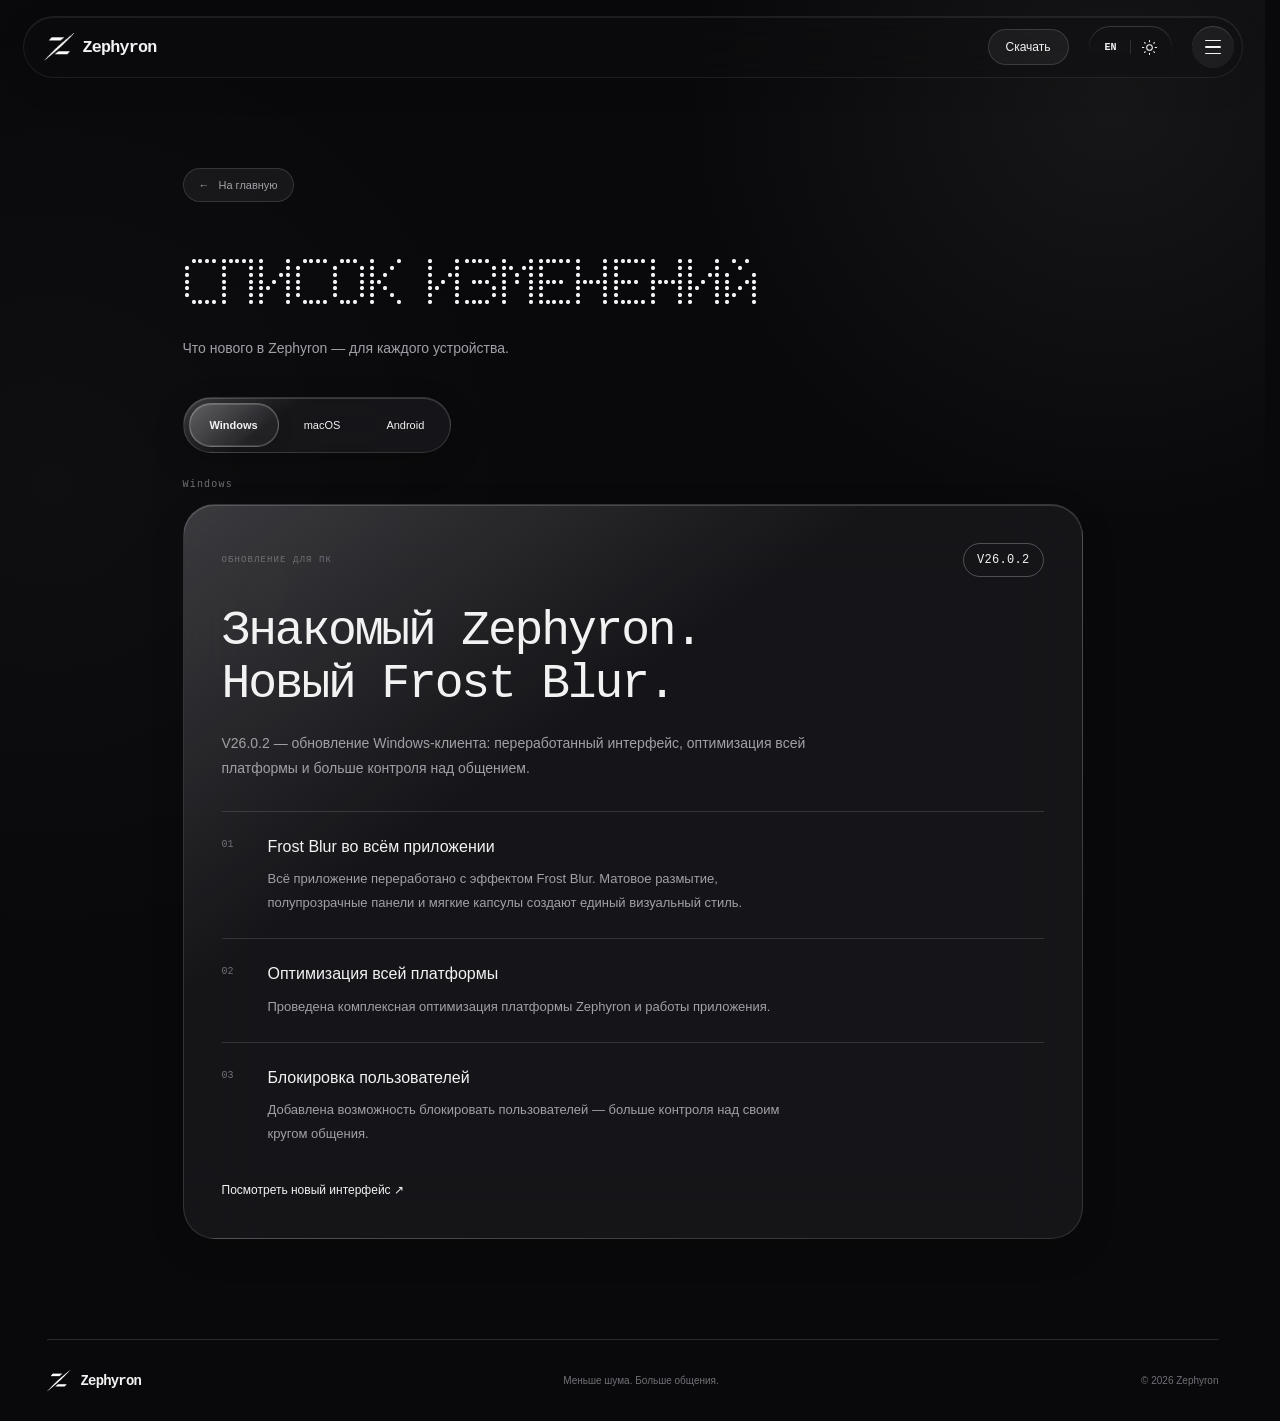
==== commit 3bc9bae2: "V26.0.2 Release" ====
--- a/changelog.html
+++ b/changelog.html
@@ -9,8 +9,8 @@
   <meta name="description" content="Zephyron — мессенджер для Windows, macOS и Android.">
   <title>Список изменений — Zephyron</title>
   <script>if(!matchMedia('(prefers-reduced-motion: reduce)').matches)document.documentElement.classList.add('motion-ready');</script>
-  <link rel="stylesheet" href="./styles.css">
-  <script src="./script.js" defer></script>
+  <link rel="stylesheet" href="./styles.css?v=26.0.2">
+  <script src="./script.js?v=26.0.2" defer></script>
 </head>
 <body data-page="changelog">
   <a class="skip" href="#main" data-i18n="skip">К содержимому</a>
@@ -22,7 +22,33 @@
       <div class="controls"><button id="language" type="button" aria-label="Switch to English">EN</button><span class="divider"></span><button id="theme" type="button" aria-label="Светлая тема"><svg class="sun" viewBox="0 0 24 24" aria-hidden="true"><circle cx="12" cy="12" r="4"/><path d="M12 2v2m0 16v2M2 12h2m16 0h2M5 5l1 1m12 12 1 1M5 19l1-1M18 6l1-1"/></svg><svg class="moon" viewBox="0 0 24 24" aria-hidden="true"><path d="M20 14A8 8 0 0 1 10 4a8 8 0 1 0 10 10Z"/></svg></button></div>
     </nav>
   </header>
-  <main id="main" class="subpage"><a class="back-home" href="./index.html"><span aria-hidden="true">←</span><span data-i18n="backHome">На главную</span></a><h1 data-i18n="changelog">Список изменений</h1><p class="page-intro" data-i18n="changelogIntro"></p><div class="platform-tabs frost" role="group" aria-label="Выберите платформу"><button type="button" data-log-platform="Windows" aria-pressed="true">Windows</button><button type="button" data-log-platform="macOS" aria-pressed="false">macOS</button><button type="button" data-log-platform="Android" aria-pressed="false">Android</button></div><section class="empty-state frost" aria-labelledby="empty-heading"><div class="empty-mark" aria-hidden="true">↻</div><span class="selected-platform" id="selected-platform" aria-live="polite">Windows</span><h2 id="empty-heading" data-i18n="emptyLog"></h2><p data-i18n="emptyLogText"></p></section></main>
+  <main id="main" class="subpage changelog-page">
+    <a class="back-home" href="./index.html"><span aria-hidden="true">←</span><span data-i18n="backHome">На главную</span></a>
+    <h1 data-i18n="changelog">Список изменений</h1>
+    <p class="page-intro" data-i18n="changelogIntro">Что нового в Zephyron — для каждого устройства.</p>
+    <div class="platform-tabs frost" role="group" aria-label="Выберите платформу">
+      <button type="button" data-log-platform="Windows" aria-pressed="true">Windows</button>
+      <button type="button" data-log-platform="macOS" aria-pressed="false">macOS</button>
+      <button type="button" data-log-platform="Android" aria-pressed="false">Android</button>
+    </div>
+    <span class="release-platform-label" id="selected-platform" aria-live="polite">Windows</span>
+    <article class="release-card frost" id="windows-release" aria-labelledby="release-title">
+      <div class="release-card-meta"><span data-i18n="releaseEyebrow">ОБНОВЛЕНИЕ ДЛЯ ПК</span><span class="release-version">V26.0.2</span></div>
+      <h2 id="release-title" data-i18n="releaseTitle">Знакомый Zephyron. Новый Frost Blur.</h2>
+      <p class="release-intro" data-i18n="releaseIntro">V26.0.2 — обновление Windows-клиента: переработанный интерфейс, оптимизация всей платформы и больше контроля над общением.</p>
+      <ol class="release-features">
+        <li><span aria-hidden="true">01</span><div><h3 data-i18n="releaseFrostTitle">Frost Blur во всём приложении</h3><p data-i18n="releaseFrostText">Всё приложение переработано с эффектом Frost Blur. Матовое размытие, полупрозрачные панели и мягкие капсулы создают единый визуальный стиль.</p></div></li>
+        <li><span aria-hidden="true">02</span><div><h3 data-i18n="releasePerformanceTitle">Оптимизация всей платформы</h3><p data-i18n="releasePerformanceText">Проведена комплексная оптимизация платформы Zephyron и работы приложения.</p></div></li>
+        <li><span aria-hidden="true">03</span><div><h3 data-i18n="releaseBlockingTitle">Блокировка пользователей</h3><p data-i18n="releaseBlockingText">Добавлена возможность блокировать пользователей — больше контроля над своим кругом общения.</p></div></li>
+      </ol>
+      <a class="release-screenshot-link" href="./index.html#showcase" data-i18n="releaseScreenshot">Посмотреть новый интерфейс ↗</a>
+    </article>
+    <section class="empty-state frost" id="log-empty" aria-labelledby="empty-heading" hidden>
+      <div class="empty-mark" aria-hidden="true">↻</div>
+      <h2 id="empty-heading" data-i18n="emptyLog">Здесь появятся обновления</h2>
+      <p data-i18n="emptyLogText">История версий для выбранной платформы пока не опубликована.</p>
+    </section>
+  </main>
   <footer><a class="brand" href="#main"><span class="symbol-crop"><img class="theme-logo" src="./assets/zephyron-symbol-white.png" alt=""></span><span>Zephyron</span></a><span data-i18n="footer">Меньше шума. Больше общения.</span><span>© <span id="year">2026</span> Zephyron</span></footer>
   <div class="toast frost" id="toast" role="status" aria-live="polite" aria-atomic="true"></div>
 </body>
--- a/styles.css
+++ b/styles.css
@@ -225,3 +225,248 @@
 .install-steps li:before{content:counter(install,decimal-leading-zero);flex:0 0 31px;height:31px;display:grid;place-items:center;border:1px solid var(--line-strong);border-radius:999px;color:var(--text);font:10px var(--instrument-font)}
 @media(max-width:560px){.install-steps li{font-size:12px;gap:12px}.install-steps{gap:13px}}
 @supports not ((backdrop-filter:blur(1px)) or (-webkit-backdrop-filter:blur(1px))){.frost,dialog.site-menu{background:var(--surface-strong)}}
+
+/* Atelier edition — editorial space, selective glass, monochrome Zephyron identity. */
+:root{--page:1220px;--premium-ease:cubic-bezier(.16,1,.3,1)}
+body{background:
+  radial-gradient(circle at 88% 7%,rgba(255,255,255,.055),transparent 27rem),
+  radial-gradient(circle at 4% 34%,rgba(255,255,255,.025),transparent 30rem),var(--bg)}
+html[data-theme=light] body{background:
+  radial-gradient(circle at 90% 4%,rgba(15,15,20,.045),transparent 30rem),
+  radial-gradient(circle at 6% 36%,rgba(70,70,90,.03),transparent 32rem),#fff}
+.backdrop{height:1900px}.glow{opacity:.08}.grain{opacity:.035}html[data-theme=light] .grain{opacity:.018}
+.header{top:16px;margin-top:16px}
+.nav.frost{min-height:62px;padding:7px 8px 7px 18px;border-color:rgba(255,255,255,.08);border-radius:999px;background:rgba(14,14,17,.58);box-shadow:inset 0 1px 0 rgba(255,255,255,.09),0 12px 45px rgba(0,0,0,.13);-webkit-backdrop-filter:blur(30px) saturate(1.15);backdrop-filter:blur(30px) saturate(1.15)}
+html[data-theme=light] .nav.frost{border-color:rgba(20,20,30,.07);background:rgba(255,255,255,.68);box-shadow:inset 0 1px 0 #fff,0 12px 45px rgba(35,35,55,.055)}
+.nav .brand{padding-left:2px}.nav-download{padding:10px 17px;border-radius:999px;color:var(--text);transition:background .3s}.nav-download:hover{background:var(--surface-soft)}
+.controls{border:0;background:transparent}.menu-toggle{border:0;border-radius:50%;background:var(--surface-soft)}
+
+body:not([data-page]) .hero{padding-top:18px}
+body:not([data-page]) .hero-shell{min-height:720px;border:0;border-radius:0;overflow:visible;background:transparent}
+body:not([data-page]) .hero-shell:before{display:none}
+body:not([data-page]) .hero-meta{height:58px;padding:0 4px;border-bottom:1px solid var(--line);font-family:var(--instrument-font);letter-spacing:1.8px}
+body:not([data-page]) .hero-grid{min-height:594px;grid-template-columns:minmax(0,1.06fr) minmax(440px,.94fr)}
+body:not([data-page]) .hero-copy{padding:84px 46px 90px 4px}
+.hero-status{display:inline-flex;align-items:center;gap:10px;margin-bottom:25px;color:var(--muted);font:9px var(--instrument-font);letter-spacing:1.15px;text-transform:uppercase}
+.hero-status i{width:7px;height:7px;border-radius:50%;background:#e8e8eb;box-shadow:0 0 0 5px rgba(255,255,255,.07),0 0 16px rgba(255,255,255,.36)}
+html[data-theme=light] .hero-status i{background:#16161a;box-shadow:0 0 0 5px rgba(0,0,0,.055)}
+body:not([data-page]) .wordmark{width:min(600px,calc(100% + 50px));height:118px;margin:0 0 8px -35px}
+body:not([data-page]) .headline{max-width:640px;font:400 clamp(58px,6.4vw,92px)/.92 var(--instrument-font);letter-spacing:-.075em}
+body:not([data-page]) .hero-intro{max-width:470px;margin-top:32px;font-size:16px;line-height:1.72}
+body:not([data-page]) .hero-actions{gap:26px;margin-top:38px}
+body:not([data-page]) .cta{min-height:56px;padding:8px 8px 8px 25px;border-radius:999px;font-size:12px;transition:transform .45s var(--premium-ease),box-shadow .45s var(--premium-ease)}
+body:not([data-page]) .cta .arrow{border-radius:50%}
+.quiet-link{display:inline-flex;align-items:center;gap:12px;color:var(--muted);font-size:11px;transition:color .3s}
+.quiet-link:hover{color:var(--text)}.quiet-link span:last-child{font-size:17px}
+body:not([data-page]) .eclipse-scene{min-height:594px;overflow:visible}
+body:not([data-page]) .eclipse-scene:after{content:"";position:absolute;inset:7% -4% 4% 4%;z-index:-1;border-radius:50%;background:radial-gradient(circle,rgba(255,255,255,.04),transparent 62%);filter:blur(12px)}
+body:not([data-page]) .eclipse-grid{inset:4% -6%;opacity:.2;background-size:72px 72px;mask-image:radial-gradient(circle at 50% 50%,#000,transparent 66%)}
+body:not([data-page]) .ring-outer{width:490px;height:490px;border-color:var(--line-strong)}
+body:not([data-page]) .ring-inner{width:355px;height:355px}
+body:not([data-page]) .eclipse-corona{width:420px;height:420px;opacity:.75}
+body:not([data-page]) .eclipse-disc{width:266px;height:266px;border-color:rgba(255,255,255,.35);box-shadow:inset -12px -5px 36px #000,0 0 0 1px rgba(255,255,255,.1),0 0 80px rgba(255,255,255,.09)}
+body:not([data-page]) .eclipse-disc img{width:276px;height:276px}
+body:not([data-page]) .coordinate-left{left:8px}body:not([data-page]) .coordinate-right{right:8px}
+body:not([data-page]) .hero-base{min-height:68px;padding:0 4px;border-top:1px solid var(--line);font-family:var(--instrument-font)}
+
+.essentials{width:min(var(--page),calc(100% - 40px));margin:150px auto 0;scroll-margin-top:115px}
+.editorial-heading{display:grid;grid-template-columns:minmax(0,1.55fr) minmax(260px,.45fr);align-items:end;gap:70px;margin:26px 0 56px}
+.editorial-heading h2{max-width:820px;margin:0;font:400 clamp(52px,7.1vw,94px)/.94 var(--instrument-font);letter-spacing:-.07em}
+.editorial-heading p{max-width:360px;margin:0 0 8px;color:var(--muted);font-size:14px;line-height:1.8}
+.feature-grid{display:grid;grid-template-columns:repeat(12,1fr);gap:16px}
+.feature-card{position:relative;overflow:hidden;min-width:0;border:1px solid var(--line);border-radius:34px}
+.feature-copy{position:relative;z-index:3}.feature-kicker{display:block;margin-bottom:25px;color:currentColor;font:9px var(--instrument-font);letter-spacing:1.65px;opacity:.55}
+.feature-card h3{margin:0;font:400 clamp(30px,3.4vw,48px)/1.02 var(--instrument-font);letter-spacing:-.055em}
+.feature-card p{max-width:440px;margin:22px 0 0;color:inherit;font-size:13px;line-height:1.8;opacity:.68}
+.feature-card a{display:inline-flex;align-items:center;gap:12px;margin-top:25px;padding-bottom:3px;border-bottom:1px solid currentColor;font-size:11px;opacity:.72;transition:opacity .3s,gap .4s var(--premium-ease)}
+.feature-card a:hover{gap:17px;opacity:1}
+.feature-devices{grid-column:span 7;grid-row:span 2;min-height:610px;padding:44px 44px 0;background:var(--solid);color:var(--solid-text);border-color:transparent}
+.feature-devices .feature-copy{max-width:540px}.feature-devices p{max-width:500px}
+.device-family{position:absolute;left:7%;right:3%;bottom:58px;height:275px;color:var(--solid-text);perspective:1100px}
+.device{position:absolute;display:block;border:1.5px solid currentColor;background:color-mix(in srgb,var(--solid) 91%,var(--solid-text));box-shadow:0 24px 65px rgba(0,0,0,.16)}
+.device:after{content:"";position:absolute;inset:8px;border:1px solid currentColor;opacity:.18;background:radial-gradient(circle at 75% 22%,currentColor 0 2px,transparent 3px),linear-gradient(135deg,transparent 35%,currentColor 35.5% 36%,transparent 36.5%)}
+.device i{position:absolute;left:50%;top:50%;width:42%;height:42%;transform:translate(-50%,-50%);border:1px solid currentColor;border-radius:50%;opacity:.45}
+.device i:before,.device i:after{content:"";position:absolute;left:50%;top:50%;background:currentColor;transform:translate(-50%,-50%)}.device i:before{width:72%;height:1px}.device i:after{width:1px;height:72%}
+.desktop-device{left:0;bottom:0;width:70%;height:235px;border-radius:18px 18px 8px 8px;transform:rotateY(7deg) rotateX(2deg)}
+.desktop-device:before{content:"";position:absolute;left:30%;right:30%;bottom:-19px;height:18px;border:1.5px solid currentColor;border-top:0;border-radius:0 0 10px 10px}
+.tablet-device{right:12%;bottom:5px;width:34%;height:205px;border-radius:20px;transform:rotate(-4deg);z-index:2}
+.phone-device{right:0;bottom:1px;width:18%;height:170px;border-radius:22px;transform:rotate(5deg);z-index:3}
+.device-signal{position:absolute;left:56%;top:-20px;width:8px;height:8px;border-radius:50%;background:currentColor;box-shadow:0 0 0 7px color-mix(in srgb,currentColor 9%,transparent),0 0 25px currentColor;animation:breathe 4s ease-in-out infinite}
+.feature-foot{position:absolute;left:44px;right:44px;bottom:24px;display:flex;justify-content:space-between;padding-top:15px;border-top:1px solid color-mix(in srgb,currentColor 22%,transparent);font:8px var(--instrument-font);letter-spacing:1.4px;opacity:.65}
+.feature-security{grid-column:span 5;min-height:297px;padding:36px 36px 32px;background:linear-gradient(145deg,var(--surface-soft),transparent 75%)}
+.feature-security .feature-copy{max-width:390px}.feature-security h3{font-size:clamp(29px,3vw,42px)}.feature-security p{max-width:360px;margin-top:17px}
+.security-orbit{position:absolute;right:-64px;top:-78px;width:250px;height:250px;border:1px solid var(--line);border-radius:50%;opacity:.65}
+.security-orbit:before,.security-orbit:after{content:"";position:absolute;border:1px solid var(--line);border-radius:50%}.security-orbit:before{inset:38px}.security-orbit:after{inset:80px;border-style:dashed}
+.security-orbit span{position:absolute;left:50%;bottom:11px;width:7px;height:7px;border-radius:50%;background:var(--text);box-shadow:0 0 14px var(--text)}
+.security-orbit i,.security-orbit b{position:absolute;left:50%;top:50%;background:var(--line);transform:translate(-50%,-50%)}.security-orbit i{width:1px;height:100%}.security-orbit b{width:100%;height:1px}
+.feature-bct{grid-column:span 5;min-height:297px;padding:36px;background:var(--surface-soft)}
+.feature-bct h3{font-size:clamp(25px,2.4vw,36px)}.feature-bct p{max-width:360px;margin-top:16px}
+.route-visual{position:absolute;right:27px;bottom:29px;display:flex;align-items:center;gap:8px;opacity:.6}.route-visual span{width:34px;height:34px;display:grid;place-items:center;border:1px solid var(--line-strong);border-radius:50%;font:8px var(--instrument-font)}.route-visual i{width:22px;height:1px;background:var(--line-strong)}
+.feature-human{grid-column:span 12;min-height:270px;display:grid;grid-template-columns:300px 1fr;align-items:center;padding:0 55px;border-left:0;border-right:0;border-radius:0}
+.feature-human .feature-copy{max-width:590px}.feature-human h3{font-size:clamp(35px,4.7vw,63px)}.feature-human p{max-width:520px}
+.human-mark{position:relative;width:210px;height:210px;border:1px solid var(--line);border-radius:50%;background:#050506;box-shadow:inset 0 0 55px rgba(255,255,255,.055),0 0 65px rgba(255,255,255,.03)}
+.human-mark:before,.human-mark:after{content:"";position:absolute;left:50%;top:50%;border:1px solid var(--line);border-radius:50%;transform:translate(-50%,-50%)}.human-mark:before{width:154px;height:154px}.human-mark:after{width:260px;height:80px;transform:translate(-50%,-50%) rotate(-18deg)}
+.human-mark img{position:relative;z-index:2;width:100%;height:100%;object-fit:contain}
+
+body:not([data-page]) .product{margin-top:165px}
+body:not([data-page]) .product-heading{margin:25px 0 50px}
+body:not([data-page]) .product-heading h2,body:not([data-page]) .section-heading h2{font:400 clamp(46px,6vw,78px)/.96 var(--instrument-font);letter-spacing:-.065em}
+body:not([data-page]) .product-stage{border-left:0;border-right:0;border-radius:0;background:radial-gradient(circle at 0 50%,var(--surface-soft),transparent 42%),repeating-linear-gradient(90deg,transparent 0,transparent 99px,var(--line) 100px)}
+body:not([data-page]) .design-notes{margin-top:54px}
+body:not([data-page]) .design-notes>div{padding-top:28px;padding-bottom:30px;background:transparent}
+body:not([data-page]) .downloads{margin-top:155px}
+body:not([data-page]) .download-list.frost{display:grid;grid-template-columns:repeat(3,1fr);gap:12px;padding:0;border:0;border-radius:0;background:transparent;box-shadow:none;backdrop-filter:none}
+body:not([data-page]) .download-row{min-height:225px;grid-template-columns:1fr auto;grid-template-rows:auto 1fr auto;padding:25px;border:1px solid var(--line);border-radius:28px}
+body:not([data-page]) .download-row+.download-row{border-bottom:1px solid var(--line)}
+body:not([data-page]) .download-row:before{display:none}
+body:not([data-page]) .download-row .row-number{align-self:start}
+body:not([data-page]) .download-row .os{grid-column:2;grid-row:1;width:26px;height:26px}
+body:not([data-page]) .download-row .row-name{grid-column:1/-1;grid-row:2;align-self:center}
+body:not([data-page]) .download-row .row-name strong{font:400 31px var(--instrument-font);letter-spacing:-1.2px}
+body:not([data-page]) .download-row .row-action{grid-column:1/-1;grid-row:3;justify-content:space-between}
+body:not([data-page]) .download-row:hover{background:var(--surface-soft)}
+
+@media(max-width:980px){
+  body:not([data-page]) .hero-grid{grid-template-columns:1fr}.hero-copy{max-width:730px}.eclipse-scene{min-height:520px}
+  .editorial-heading{grid-template-columns:1fr;gap:25px}.editorial-heading p{max-width:520px}
+  .feature-devices{grid-column:span 12;grid-row:auto}.feature-security,.feature-bct{grid-column:span 6}.feature-human{grid-template-columns:230px 1fr;padding:0 30px}
+}
+@media(max-width:700px){
+  .essentials{width:calc(100% - 24px);margin-top:105px}.editorial-heading{margin-bottom:36px}.editorial-heading h2{font-size:clamp(42px,12vw,65px)}
+  .feature-grid{gap:10px}.feature-devices,.feature-security,.feature-bct,.feature-human{grid-column:span 12}
+  .feature-devices{min-height:570px;padding:31px 24px 0}.device-family{left:5%;right:2%;bottom:60px;height:250px}.desktop-device{width:73%;height:210px}.tablet-device{height:185px}.phone-device{height:153px}.feature-foot{left:24px;right:24px}
+  .feature-security,.feature-bct{min-height:310px;padding:31px 25px}.feature-human{min-height:420px;grid-template-columns:1fr;padding:35px 25px}.human-mark{width:160px;height:160px;margin:0 auto}.feature-human .feature-copy{text-align:center}.feature-human .feature-kicker{margin-top:26px}
+  body:not([data-page]) .download-list.frost{grid-template-columns:1fr}.download-row{min-height:190px}
+}
+@media(max-width:560px){
+  .header{top:9px;margin-top:9px}.nav.frost{min-height:58px;padding-left:13px}
+  body:not([data-page]) .hero{padding-top:10px}.hero-meta{padding:0 2px}.hero-grid{display:flex;flex-direction:column}.hero-copy{padding:54px 4px 18px}.hero-status{font-size:8px;margin-bottom:18px}.wordmark{width:calc(100% + 20px);height:84px;margin-left:-14px}.headline{font-size:clamp(46px,14.5vw,64px)}body:not([data-page]) .hero-intro{font-size:14px;margin-top:25px}.hero-actions{flex-direction:row;align-items:center;flex-wrap:wrap}.quiet-link{font-size:10px}
+  body:not([data-page]) .eclipse-scene{min-height:410px}.ring-outer{width:330px;height:330px}.ring-inner{width:240px;height:240px}.eclipse-corona{width:300px;height:300px}.eclipse-disc{width:190px;height:190px}.eclipse-disc img{width:200px;height:200px}.coordinate-left{left:0}.coordinate-right{right:0}
+  .editorial-heading h2{font-size:clamp(39px,12.5vw,55px)}.feature-card{border-radius:27px}.feature-card h3{font-size:34px}.feature-card p{font-size:12px}.feature-devices{min-height:530px}.device-family{height:220px}.desktop-device{height:185px}.tablet-device{height:165px}.phone-device{height:140px}
+  body:not([data-page]) .product,body:not([data-page]) .downloads{margin-top:110px}.product-stage{border-radius:0}.product-heading h2,.section-heading h2{font-size:clamp(37px,11vw,50px)}
+  body:not([data-page]) .download-row{min-height:176px;border-radius:24px}
+}
+body:not([data-page]) .headline,body:not([data-page]) .product-heading h2,body:not([data-page]) .section-heading h2{text-transform:none}
+
+/* Fluid motion and screenshot gallery. Blur is applied to the material behind UI, never to readable content. */
+.glass-blur{background:linear-gradient(135deg,rgba(255,255,255,.13),rgba(255,255,255,.035) 45%,rgba(255,255,255,.07)),rgba(12,12,15,.48);border:1px solid rgba(255,255,255,.15);box-shadow:inset 0 1px 0 rgba(255,255,255,.16),0 20px 70px rgba(0,0,0,.22);-webkit-backdrop-filter:blur(34px) saturate(1.25);backdrop-filter:blur(34px) saturate(1.25)}
+html[data-theme=light] .glass-blur{background:linear-gradient(135deg,rgba(255,255,255,.86),rgba(255,255,255,.58)),rgba(255,255,255,.44);border-color:rgba(30,30,40,.09);box-shadow:inset 0 1px 0 #fff,0 20px 70px rgba(40,40,65,.1)}
+.frost,dialog.site-menu{-webkit-backdrop-filter:blur(38px) saturate(1.12);backdrop-filter:blur(38px) saturate(1.12)}
+.header .nav{transition:background .7s var(--premium-ease),box-shadow .7s var(--premium-ease),border-color .7s var(--premium-ease),transform .7s var(--premium-ease)}
+.header:not(.is-scrolled) .nav{background:rgba(14,14,17,.36);box-shadow:inset 0 1px 0 rgba(255,255,255,.07),0 8px 35px rgba(0,0,0,.08)}
+html[data-theme=light] .header:not(.is-scrolled) .nav{background:rgba(255,255,255,.47)}
+.header.is-scrolled .nav{background:rgba(14,14,17,.73);box-shadow:inset 0 1px 0 rgba(255,255,255,.11),0 18px 60px rgba(0,0,0,.2);transform:translateY(2px)}
+html[data-theme=light] .header.is-scrolled .nav{background:rgba(255,255,255,.78);box-shadow:inset 0 1px 0 #fff,0 18px 60px rgba(30,30,50,.11)}
+.cta,.quiet-link,.download-row,.feature-card,.gallery-controls button,.menu-toggle,.controls button{transition-duration:.55s;transition-timing-function:var(--premium-ease)}
+.feature-card{isolation:isolate;transition:transform .9s var(--premium-ease),border-color .7s var(--premium-ease),box-shadow .9s var(--premium-ease)}
+.feature-card:after{content:"";position:absolute;z-index:2;inset:0;pointer-events:none;background:radial-gradient(430px circle at var(--spot-x,72%) var(--spot-y,18%),rgba(255,255,255,.13),transparent 52%);opacity:.65;transition:opacity .8s var(--premium-ease)}
+html[data-theme=light] .feature-card:after{background:radial-gradient(430px circle at var(--spot-x,72%) var(--spot-y,18%),rgba(255,255,255,.75),transparent 50%)}
+.feature-card:hover{transform:translateY(-5px);border-color:var(--line-strong);box-shadow:0 28px 90px rgba(0,0,0,.18)}
+.feature-devices:hover{box-shadow:0 30px 95px rgba(0,0,0,.26)}
+body:not([data-page]) .eclipse-scene{transform:translate3d(var(--parallax-x,0),var(--parallax-y,0),0);transition:transform 1.4s var(--premium-ease)}
+.reveal-ready{opacity:0;transform:translate3d(0,28px,0);transition:opacity 1.05s var(--premium-ease),transform 1.05s var(--premium-ease)}
+.reveal-ready.feature-card,.reveal-ready.gallery-viewport{transform:translate3d(0,34px,0) scale(.975)}
+.reveal-ready.revealed{opacity:1;transform:translate3d(0,0,0) scale(1)}
+.feature-grid .feature-card:nth-child(2){transition-delay:.08s}.feature-grid .feature-card:nth-child(3){transition-delay:.14s}.feature-grid .feature-card:nth-child(4){transition-delay:.08s}
+.motion-ready body:not([data-page]) .hero-status{animation:premium-rise .9s .12s var(--premium-ease) both}
+.motion-ready body:not([data-page]) .wordmark{animation:premium-rise 1s .2s var(--premium-ease) both}
+.motion-ready body:not([data-page]) .headline{animation:premium-rise 1.1s .29s var(--premium-ease) both}
+.motion-ready body:not([data-page]) .hero-intro{animation:premium-rise 1.1s .39s var(--premium-ease) both}
+.motion-ready body:not([data-page]) .hero-actions{animation:premium-rise 1.1s .49s var(--premium-ease) both}
+.motion-ready body:not([data-page]) .eclipse-scene{animation:premium-orbit-in 1.45s .18s var(--premium-ease) both}
+@keyframes premium-rise{from{opacity:0;transform:translate3d(0,30px,0)}to{opacity:1;transform:translate3d(0,0,0)}}
+@keyframes premium-orbit-in{from{opacity:0;scale:.9}to{opacity:1;scale:1}}
+
+.showcase{width:min(var(--page),calc(100% - 40px));margin:165px auto 0;scroll-margin-top:115px}
+.showcase-heading{margin-bottom:48px}.showcase-heading h2{font-size:clamp(52px,7.1vw,94px)}
+.showcase-viewer{position:relative;isolation:isolate}
+.gallery-ambient{position:absolute;z-index:-1;inset:-70px -45px;overflow:hidden;pointer-events:none}
+.gallery-ambient i{position:absolute;border-radius:50%;background:#fff;filter:blur(90px);opacity:.085;animation:ambient-drift 13s ease-in-out infinite alternate}.gallery-ambient i:first-child{width:310px;height:310px;left:5%;top:5%}.gallery-ambient i:nth-child(2){width:430px;height:240px;right:0;bottom:0;animation-delay:-5s;opacity:.055}.gallery-ambient i:nth-child(3){width:160px;height:160px;left:52%;top:33%;animation-delay:-9s;opacity:.11}
+html[data-theme=light] .gallery-ambient i{background:#58586b;opacity:.06}
+@keyframes ambient-drift{to{transform:translate3d(35px,-25px,0) scale(1.14)}}
+.gallery-viewport{position:relative;overflow:hidden;aspect-ratio:16/9;border:1px solid var(--line-strong);border-radius:42px;background:linear-gradient(140deg,rgba(255,255,255,.055),transparent 42%),#08080a;box-shadow:0 45px 120px rgba(0,0,0,.34),inset 0 1px 0 rgba(255,255,255,.12);touch-action:pan-y;cursor:grab;contain:layout paint}
+.gallery-viewport:focus-visible{outline:2px solid var(--text);outline-offset:6px}.gallery-viewport.is-dragging{cursor:grabbing}
+.gallery-track{height:100%;display:grid;grid-auto-flow:column;grid-auto-columns:100%;transform:translate3d(0,0,0);transition:transform 1s var(--premium-ease);will-change:transform}
+.gallery-viewport.is-dragging .gallery-track{transition-duration:.3s}
+.gallery-slide{position:relative;min-width:0;height:100%;overflow:hidden}.gallery-slide>img{width:100%;height:100%;display:block;object-fit:cover}
+.shot-placeholder{position:relative;width:100%;height:100%;overflow:hidden;color:#f4f4f6;background:#08080a}
+.shot-placeholder:before{content:"";position:absolute;inset:0;background-image:linear-gradient(rgba(255,255,255,.045) 1px,transparent 1px),linear-gradient(90deg,rgba(255,255,255,.045) 1px,transparent 1px);background-size:72px 72px;mask-image:radial-gradient(circle at 60% 45%,#000,transparent 76%)}
+.shot-placeholder:after{content:"";position:absolute;width:55%;height:78%;right:-13%;top:-25%;border-radius:50%;background:rgba(255,255,255,.08);filter:blur(70px)}
+.shot-topline{position:absolute;z-index:4;left:34px;right:34px;top:29px;display:flex;justify-content:space-between;padding-bottom:17px;border-bottom:1px solid rgba(255,255,255,.14);color:#8f8f98;font:9px var(--instrument-font);letter-spacing:1.6px}
+.shot-brand{position:absolute;z-index:3;left:6%;top:24%;width:45%}.shot-brand img{width:100%;height:auto}.shot-brand span{display:block;margin-top:-5%;color:#9d9da5;font-size:13px}
+.shot-layout{position:absolute;z-index:3;right:5%;top:20%;bottom:17%;width:43%;display:grid;grid-template-columns:27% 1fr;gap:9px;padding:9px;border:1px solid rgba(255,255,255,.18);border-radius:24px;background:rgba(255,255,255,.055);box-shadow:inset 0 1px 0 rgba(255,255,255,.12);backdrop-filter:blur(26px)}
+.shot-sidebar{border-radius:17px;background:rgba(255,255,255,.11)}.shot-chat{display:flex;flex-direction:column;justify-content:center;gap:13px;padding:22px;border-radius:17px;background:rgba(0,0,0,.28)}.shot-chat i{display:block;width:72%;height:9%;border-radius:999px;background:rgba(255,255,255,.16)}.shot-chat i:nth-child(2){width:58%;margin-left:auto;background:rgba(255,255,255,.28)}.shot-chat i:nth-child(3){width:44%}
+.future-shot{position:absolute;z-index:4;left:34px;bottom:31px;color:#777780;font:9px var(--instrument-font);letter-spacing:1px}
+.shot-mobile{background:radial-gradient(circle at 50% 65%,#202025,#08080a 48%)}
+.phone-preview{position:absolute;z-index:3;left:50%;top:50%;width:250px;height:490px;padding:54px 19px 24px;border:1px solid rgba(255,255,255,.35);border-radius:46px;background:linear-gradient(155deg,rgba(255,255,255,.12),rgba(255,255,255,.035));box-shadow:inset 0 1px 0 rgba(255,255,255,.25),0 30px 85px #000;transform:translate(-50%,-45%) rotate(-4deg);backdrop-filter:blur(30px)}
+.phone-island{position:absolute;left:50%;top:13px;width:78px;height:21px;border-radius:999px;background:#020203;transform:translateX(-50%)}.phone-avatar{display:block;width:42px;height:42px;border-radius:50%;background:linear-gradient(145deg,#eee,#5d5d65 45%,#17171a);box-shadow:0 0 0 5px rgba(255,255,255,.06)}
+.phone-preview i{display:block;width:72%;height:42px;margin:19px 0 0;border-radius:18px;background:rgba(255,255,255,.1)}.phone-preview i:nth-of-type(2){width:82%;margin-left:auto;background:rgba(255,255,255,.18)}.phone-preview i:nth-of-type(3){width:56%}.phone-preview b{position:absolute;left:16px;right:16px;bottom:18px;height:45px;border:1px solid rgba(255,255,255,.13);border-radius:999px;background:rgba(255,255,255,.08)}
+.shot-caption{position:absolute;z-index:4;right:6%;bottom:8%;display:grid;gap:9px;text-align:right}.shot-caption strong{font:400 clamp(23px,3vw,40px)/1.05 var(--instrument-font);letter-spacing:-.055em}.shot-caption span{color:#85858e;font:9px var(--instrument-font);letter-spacing:1px}
+.shot-moments{background:radial-gradient(circle at 50% 50%,#24242a,#08080a 62%)}
+.moment-grid{position:absolute;z-index:3;left:6%;right:6%;top:19%;bottom:18%;display:grid;grid-template-columns:1.15fr .85fr 1fr;gap:15px;transform:perspective(1200px) rotateX(4deg)}.moment-grid span{position:relative;overflow:hidden;border:1px solid rgba(255,255,255,.16);border-radius:28px;background:linear-gradient(145deg,rgba(255,255,255,.15),rgba(255,255,255,.025));box-shadow:inset 0 1px 0 rgba(255,255,255,.15);backdrop-filter:blur(22px)}.moment-grid span:nth-child(2){transform:translateY(34px)}.moment-grid i{position:absolute;left:50%;top:50%;width:90px;height:90px;border:1px solid rgba(255,255,255,.24);border-radius:50%;transform:translate(-50%,-50%)}.moment-grid i:before{content:"";position:absolute;inset:25%;border:1px dashed rgba(255,255,255,.2);border-radius:50%}
+.shot-moments .shot-caption{left:8%;right:auto;bottom:8%;text-align:left}
+.gallery-controls{position:absolute;z-index:6;left:25px;right:25px;bottom:24px;min-height:68px;display:flex;align-items:center;justify-content:space-between;gap:20px;padding:8px 10px 8px 13px;border-radius:999px}
+.gallery-tabs{display:flex;gap:3px}.gallery-tabs button,.gallery-nav button{border:0;color:#9898a1;background:transparent}.gallery-tabs button{min-height:46px;padding:0 20px;border-radius:999px;font-size:10px}.gallery-tabs button[aria-selected=true]{color:#111;background:#f1f1f3;box-shadow:0 5px 18px rgba(0,0,0,.22)}
+html[data-theme=light] .gallery-tabs button[aria-selected=true]{color:#fff;background:#1c1c20}
+.gallery-nav{display:flex;align-items:center;gap:7px}.gallery-nav>span{min-width:62px;margin-right:6px;color:#a1a1aa;font:9px var(--instrument-font);letter-spacing:1px}.gallery-nav button{width:45px;height:45px;border:1px solid rgba(255,255,255,.12);border-radius:50%;font-size:17px}.gallery-nav button:hover{color:#fff;background:rgba(255,255,255,.09);transform:translateY(-2px)}
+html[data-theme=light] .gallery-nav button{border-color:rgba(25,25,35,.1);color:#555}.showcase-note{display:flex;align-items:center;gap:10px;margin:20px 4px 0;color:var(--quiet);font:9px/1.7 var(--instrument-font);letter-spacing:.45px}
+
+.essentials,.product,.showcase,.downloads{content-visibility:auto;contain-intrinsic-size:auto 850px}
+.gallery-viewport,.feature-card,.app-window{transform:translateZ(0)}
+@media(max-width:800px){
+  body:not([data-page]) .eclipse-scene{transform:none}
+  .feature-card:hover{transform:none;box-shadow:none}
+  .glass-blur,.frost,dialog.site-menu{-webkit-backdrop-filter:blur(24px) saturate(1.08);backdrop-filter:blur(24px) saturate(1.08)}
+  .showcase{margin-top:120px}.gallery-viewport{aspect-ratio:4/5;border-radius:32px}.gallery-controls{position:relative;left:auto;right:auto;bottom:auto;margin-top:12px;border-radius:28px}.shot-brand{left:7%;top:20%;width:66%}.shot-layout{left:7%;right:7%;top:45%;bottom:16%;width:auto}.phone-preview{width:220px;height:430px}.shot-caption{right:6%;bottom:5%}.moment-grid{grid-template-columns:1fr 1fr;bottom:24%}.moment-grid span:last-child{display:none}
+}
+@media(max-width:560px){
+  .showcase{width:calc(100% - 24px);margin-top:105px}.showcase-heading{margin-bottom:32px}.showcase-heading h2{font-size:clamp(39px,12.5vw,55px)}
+  .gallery-viewport{aspect-ratio:3/4;border-radius:27px;box-shadow:0 30px 80px rgba(0,0,0,.27)}.shot-topline{left:19px;right:19px;top:19px;padding-bottom:12px;font-size:7px}.future-shot{left:19px;bottom:18px;font-size:7px}.shot-brand{top:17%;width:78%}.shot-brand span{font-size:10px}.shot-layout{left:5%;right:5%;top:43%;bottom:14%;padding:6px;border-radius:19px}.shot-chat{padding:14px}.phone-preview{width:175px;height:350px;border-radius:36px;transform:translate(-50%,-43%) rotate(-3deg)}.phone-preview i{height:33px}.shot-caption strong{font-size:20px}.shot-caption span{font-size:7px}.shot-mobile .shot-caption{right:18px;bottom:20px}.moment-grid{left:5%;right:5%;top:17%;bottom:25%;gap:9px}.moment-grid span{border-radius:20px}.moment-grid i{width:62px;height:62px}.shot-moments .shot-caption{left:19px;bottom:18px}
+  .gallery-controls{min-height:0;display:grid;grid-template-columns:1fr auto;padding:7px;border-radius:25px}.gallery-tabs{overflow-x:auto;scrollbar-width:none}.gallery-tabs::-webkit-scrollbar{display:none}.gallery-tabs button{min-height:42px;padding:0 13px;white-space:nowrap;font-size:9px}.gallery-nav>span{display:none}.gallery-nav button{width:40px;height:40px}.showcase-note{font-size:8px;margin-left:2px}
+  .gallery-ambient i{filter:blur(65px)}
+}
+@media(prefers-reduced-motion:reduce){.gallery-track{transition:none}.gallery-ambient i{animation:none}.motion-ready body:not([data-page]) .hero-status,.motion-ready body:not([data-page]) .wordmark,.motion-ready body:not([data-page]) .headline,.motion-ready body:not([data-page]) .hero-intro,.motion-ready body:not([data-page]) .hero-actions,.motion-ready body:not([data-page]) .eclipse-scene{animation:none}}
+
+/* Windows V26.0.2: real product image and platform-specific release notes. */
+.release-link{display:inline-flex;align-items:center;gap:12px;max-width:100%;margin:24px 0 0;color:var(--muted);font-size:11px;line-height:1.6;text-decoration:none}
+.release-link-version{flex:none;padding:5px 9px;border:1px solid var(--line-strong);border-radius:999px;color:var(--text);font:10px var(--instrument-font)}
+.release-link>span:last-child{color:var(--text)}.release-link:hover{color:var(--text)}
+.showcase .gallery-viewport{aspect-ratio:1915/998;border-radius:25px}
+.showcase .gallery-slide.screenshot-slide>img{object-fit:contain;background:#08080a}
+.showcase .gallery-controls{position:relative;left:auto;right:auto;bottom:auto;margin-top:16px}
+.platform-shot-empty{display:grid;place-items:center;text-align:center;padding:28px}
+.platform-shot-empty>div{position:relative;z-index:1}
+.placeholder-platform{display:block;font:400 clamp(28px,5vw,64px)/1.2 var(--instrument-font);letter-spacing:-.045em;color:#ececf0}
+.platform-shot-empty p{margin-top:12px;color:#9898a1;font-size:12px;line-height:1.6}
+.placeholder-index{position:absolute;z-index:1;top:24px;left:28px;color:#8f8f98;font:9px var(--instrument-font);letter-spacing:1.6px}
+.showcase-details{display:flex;align-items:baseline;justify-content:space-between;gap:12px;flex-wrap:wrap;margin-top:18px}
+.showcase-details .showcase-note{margin:0}
+.screenshot-original{color:var(--quiet);font-size:10px;line-height:1.7;text-decoration:none}.screenshot-original:hover{color:var(--text)}
+.release-platform-label{display:block;margin:26px 0 14px;color:var(--quiet);font:10px var(--instrument-font);letter-spacing:1.2px}
+.release-card{padding:38px;border-radius:32px;text-align:left}
+.release-card-meta{display:flex;align-items:center;justify-content:space-between;gap:20px;margin-bottom:28px;color:var(--quiet);font:9px var(--instrument-font);letter-spacing:1.1px}
+.release-version{padding:9px 13px;border:1px solid var(--line-strong);border-radius:999px;color:var(--text);font-size:12px;letter-spacing:.3px}
+.release-card h2{max-width:600px;margin:0;font:400 clamp(30px,4.5vw,48px)/1.1 var(--instrument-font);letter-spacing:-.045em;text-wrap:balance}
+.release-intro{max-width:590px;margin:20px 0 30px;color:var(--muted);font-size:14px;line-height:1.8}
+.release-features{list-style:none;margin:0;padding:0}
+.release-features li{display:grid;grid-template-columns:30px minmax(0,1fr);gap:16px;padding:24px 0;border-top:1px solid var(--line)}
+.release-features li>span{padding-top:3px;color:var(--quiet);font:10px var(--instrument-font)}
+.release-features h3{margin:0 0 9px;color:var(--text);font-size:16px;font-weight:500;line-height:1.4}
+.release-features p{max-width:550px;margin:0;color:var(--muted);font-size:13px;line-height:1.8}
+.release-screenshot-link{display:inline-block;margin-top:12px;color:var(--text);font-size:12px;text-decoration:none;line-height:1.6}
+.release-screenshot-link:hover{text-decoration:underline;text-underline-offset:4px}
+.release-card[hidden],#log-empty[hidden]{display:none}
+@media(max-width:560px){
+  .release-link{gap:8px;font-size:10px;flex-wrap:wrap;margin-top:20px}
+  .showcase .gallery-viewport{border-radius:15px}
+  .showcase .gallery-controls{margin-top:12px}
+  .showcase .gallery-tabs button{padding:0 11px}
+  .platform-shot-empty{padding:16px}.placeholder-index{top:15px;left:18px;font-size:7px}
+  .platform-shot-empty p{font-size:10px;margin-top:7px}
+  .release-card{padding:25px 22px;border-radius:25px}
+  .release-card-meta{gap:12px;font-size:8px;margin-bottom:24px}
+  .release-version{font-size:10px;padding:8px 11px}
+  .release-intro{font-size:12px;margin:18px 0 22px}
+  .release-features li{grid-template-columns:22px minmax(0,1fr);gap:10px;padding:20px 0}
+  .release-features h3{font-size:14px}.release-features p{font-size:12px}
+}
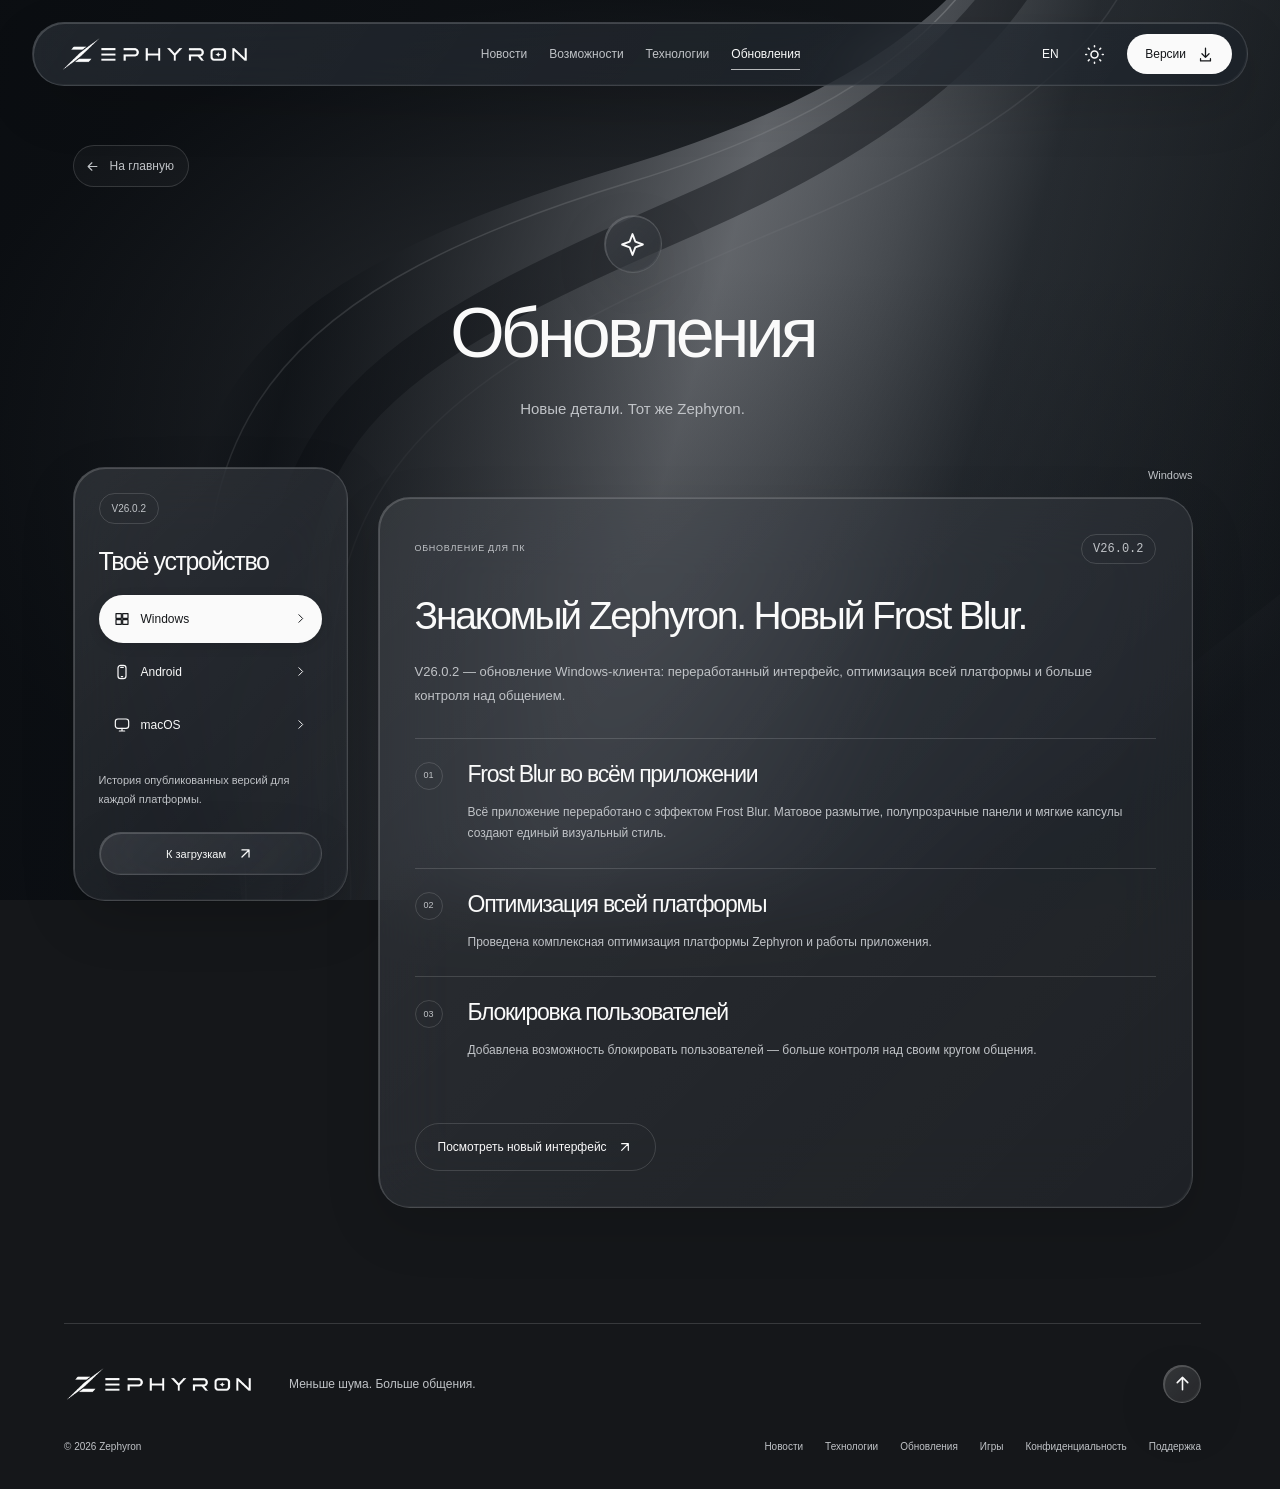
==== commit 70fc9b7d: "V26.0.2 Site ReDesign" ====
--- a/changelog.html
+++ b/changelog.html
@@ -1,38 +1,4 @@
-<!doctype html>
-<html lang="ru" data-theme="dark">
-<head>
-  <meta charset="utf-8">
-  <meta name="viewport" content="width=device-width,initial-scale=1">
-  <meta name="color-scheme" content="dark light">
-  <meta name="theme-color" content="#09090b">
-  <link rel="icon" href="./assets/zephyron-symbol-white.png" type="image/png">
-  <meta name="description" content="Zephyron — мессенджер для Windows, macOS и Android.">
-  <title>Список изменений — Zephyron</title>
-  <script>if(!matchMedia('(prefers-reduced-motion: reduce)').matches)document.documentElement.classList.add('motion-ready');</script>
-  <link rel="stylesheet" href="./styles.css?v=26.0.2">
-  <script src="./script.js?v=26.0.2" defer></script>
-</head>
-<body data-page="changelog">
-  <a class="skip" href="#main" data-i18n="skip">К содержимому</a>
-  <div class="backdrop" aria-hidden="true"><div class="glow glow-one"></div><div class="glow glow-two"></div><div class="grain"></div></div>
-  <header class="header">
-    <nav class="nav frost" aria-label="Zephyron">
-      <a class="brand" href="./index.html" aria-label="Zephyron"><span class="symbol-crop"><img class="theme-logo" src="./assets/zephyron-symbol-white.png" alt=""></span><span>Zephyron</span></a>
-      <a class="nav-download" href="./downloads.html" data-i18n="get">Скачать</a>
-      <div class="controls"><button id="language" type="button" aria-label="Switch to English">EN</button><span class="divider"></span><button id="theme" type="button" aria-label="Светлая тема"><svg class="sun" viewBox="0 0 24 24" aria-hidden="true"><circle cx="12" cy="12" r="4"/><path d="M12 2v2m0 16v2M2 12h2m16 0h2M5 5l1 1m12 12 1 1M5 19l1-1M18 6l1-1"/></svg><svg class="moon" viewBox="0 0 24 24" aria-hidden="true"><path d="M20 14A8 8 0 0 1 10 4a8 8 0 1 0 10 10Z"/></svg></button></div>
-    </nav>
-  </header>
-  <main id="main" class="subpage changelog-page">
-    <a class="back-home" href="./index.html"><span aria-hidden="true">←</span><span data-i18n="backHome">На главную</span></a>
-    <h1 data-i18n="changelog">Список изменений</h1>
-    <p class="page-intro" data-i18n="changelogIntro">Что нового в Zephyron — для каждого устройства.</p>
-    <div class="platform-tabs frost" role="group" aria-label="Выберите платформу">
-      <button type="button" data-log-platform="Windows" aria-pressed="true">Windows</button>
-      <button type="button" data-log-platform="macOS" aria-pressed="false">macOS</button>
-      <button type="button" data-log-platform="Android" aria-pressed="false">Android</button>
-    </div>
-    <span class="release-platform-label" id="selected-platform" aria-live="polite">Windows</span>
-    <article class="release-card frost" id="windows-release" aria-labelledby="release-title">
+<!doctype html><html lang="ru" data-theme="dark"><head><meta charset="utf-8"><script>(()=>{const r=document.documentElement;try{r.dataset.theme=localStorage.getItem('zephyron-theme')==='light'?'light':'dark';r.lang=localStorage.getItem('zephyron-language')==='en'?'en':'ru';r.dataset.motion=localStorage.getItem('zephyron-motion')==='off'?'off':'on'}catch{}r.dataset.navigation='CSSViewTransitionRule'in window?'native':'fallback';window.addEventListener('pageswap',e=>{if(e.viewTransition)window.ZephyronPageTransition=e.viewTransition});window.addEventListener('pagereveal',e=>{if(!e.viewTransition)return;window.ZephyronPageTransition=e.viewTransition;r.dataset.crossing='1';const done=()=>{if(window.ZephyronPageTransition===e.viewTransition)window.ZephyronPageTransition=null;r.dataset.introDone='1';delete r.dataset.crossing;window.dispatchEvent(new Event('zephyron-route-ready'))};e.viewTransition.finished.then(done,done)})})();</script><meta name="viewport" content="width=device-width,initial-scale=1"><meta name="theme-color" content="#080808"><meta name="color-scheme" content="dark light"><title>Список изменений — Zephyron</title><meta name="description" content="Zephyron — твоё пространство общения. Мессенджер для Windows, macOS и Android."><link rel="icon" href="./assets/zephyron-symbol-white.png"><link rel="stylesheet" href="./styles.css?v=liquid-8"><script src="./device.js?v=liquid-8" defer></script><script src="./script.js?v=liquid-8" defer></script><script src="./android-release.js?v=liquid-8" defer></script><link rel="stylesheet" href="./liquid.css?v=liquid-8"><script src="./environment.js?v=liquid-8" defer></script><link rel="stylesheet" href="./motion.css?v=liquid-8"><script src="./motion.js?v=liquid-8" defer></script><link rel="stylesheet" href="./frost.css?v=liquid-8"><link rel="stylesheet" href="./news.css?v=liquid-8"><link rel="stylesheet" href="./viewer.css?v=liquid-8"><script src="./viewer.js?v=liquid-8" defer></script></head><body data-page="changelog"><div class="environment" aria-hidden="true"><div class="env-layer env-tide"></div><div class="env-layer env-pearl"></div><div class="env-layer env-slate"></div><div class="env-layer env-silver"></div><div class="env-veil"></div></div><a class="skip" href="#main"><span data-i18n="skip">К содержимому</span></a><header class="site-header"><nav class="nav frost" aria-label="Zephyron"><a class="brand full-brand" href="./index.html" aria-label="Zephyron — на главную"><svg class="wordmark" viewBox="130 360 1240 260" role="img" aria-label="Zephyron"><image href="./assets/zephyron-wordmark-white.webp" width="1536" height="1024"/></svg></a><div class="nav-links"><a href="./news.html"><span data-i18n="news">Новости</span></a><a href="./index.html#features"><span data-i18n="navExperience">Возможности</span></a><a href="./technologies.html"><span data-i18n="technologies">Технологии</span></a><a href="./changelog.html"><span data-i18n="navUpdates">Обновления</span></a></div><div class="nav-actions"><button id="language" class="icon-button" aria-label="Switch language">EN</button><button id="theme" class="icon-button" aria-label="Сменить тему"><svg class="ui-icon" viewBox="0 0 24 24" aria-hidden="true" width="24" height="24" fill="none" stroke="currentColor" stroke-width="1.8" stroke-linecap="round" stroke-linejoin="round" focusable="false"><circle cx="12" cy="12" r="4"/><path d="M12 2v1m0 18v1M2 12h1m18 0h1M5 5l1 1m12 12 1 1M5 19l1-1M18 6l1-1"/></svg></button><a class="nav-download" data-smart-link href="./downloads.html"><span data-smart-short>Скачать</span><svg class="ui-icon" viewBox="0 0 24 24" aria-hidden="true" width="24" height="24" fill="none" stroke="currentColor" stroke-width="1.8" stroke-linecap="round" stroke-linejoin="round" focusable="false"><path d="M12 3v13m-5-5 5 5 5-5M5 18v3h14v-3"/></svg></a><button id="menu-toggle" class="icon-button" aria-label="Меню" aria-expanded="false" aria-controls="mobile-menu"><svg class="ui-icon" viewBox="0 0 24 24" aria-hidden="true" width="24" height="24" fill="none" stroke="currentColor" stroke-width="1.8" stroke-linecap="round" stroke-linejoin="round" focusable="false"><path d="M5 8h14M5 16h14"/></svg></button></div></nav><div id="mobile-menu" class="frost" hidden><a href="./news.html"><span data-i18n="news">Новости</span></a><a href="./index.html#features"><span data-i18n="navExperience">Возможности</span></a><a href="./downloads.html"><span data-i18n="versions">Версии</span></a><a href="./technologies.html"><span data-i18n="technologies">Технологии</span></a><a href="./changelog.html"><span data-i18n="navUpdates">Обновления</span></a><a href="./games.html"><span data-i18n="games">Игры</span></a></div></header><main id="main" class="subpage changelog-page studio-page"><a class="back-home" href="./index.html"><svg class="ui-icon" viewBox="0 0 24 24" width="24" height="24" fill="none" stroke="currentColor" stroke-width="1.8" stroke-linecap="round" stroke-linejoin="round" aria-hidden="true" focusable="false"><path d="M19 12H5m6-6-6 6 6 6"/></svg><span data-i18n="backHome">На главную</span></a><div class="page-heading"><span class="page-emblem frost"><svg class="ui-icon" viewBox="0 0 24 24" width="24" height="24" fill="none" stroke="currentColor" stroke-width="1.8" stroke-linecap="round" stroke-linejoin="round" aria-hidden="true" focusable="false"><path d="m12 2 2.7 7.3L22 12l-7.3 2.7L12 22l-2.7-7.3L2 12l7.3-2.7L12 2Z"/></svg></span><h1 data-i18n="changelog">Обновления</h1><p class="page-intro" data-i18n="journalIntro">Новые детали. Тот же Zephyron.</p></div><div class="journal-layout"><aside class="journal-index frost"><span class="journal-badge">V26.0.2</span><h2><span data-i18n="journalChoose">Твоё устройство</span></h2><div class="platform-tabs journal-tabs" role="group" aria-label="Платформа обновления"><button type="button" data-log-platform="Windows" aria-pressed="true"><svg class="ui-icon" viewBox="0 0 24 24" width="24" height="24" fill="none" stroke="currentColor" stroke-width="1.8" stroke-linecap="round" stroke-linejoin="round" aria-hidden="true" focusable="false"><path d="M3 4h8v7H3V4Zm10 0h8v7h-8V4ZM3 13h8v7H3v-7Zm10 0h8v7h-8v-7Z"/></svg>Windows<svg class="ui-icon" viewBox="0 0 24 24" width="24" height="24" fill="none" stroke="currentColor" stroke-width="1.8" stroke-linecap="round" stroke-linejoin="round" aria-hidden="true" focusable="false"><path d="m9 5 7 7-7 7"/></svg></button><button type="button" data-log-platform="Android" aria-pressed="false"><svg class="ui-icon" viewBox="0 0 24 24" width="24" height="24" fill="none" stroke="currentColor" stroke-width="1.8" stroke-linecap="round" stroke-linejoin="round" aria-hidden="true" focusable="false"><rect x="6" y="2" width="12" height="20" rx="4"/><path d="M10 5h4m-3 14h2"/></svg>Android<svg class="ui-icon" viewBox="0 0 24 24" width="24" height="24" fill="none" stroke="currentColor" stroke-width="1.8" stroke-linecap="round" stroke-linejoin="round" aria-hidden="true" focusable="false"><path d="m9 5 7 7-7 7"/></svg></button><button type="button" data-log-platform="macOS" aria-pressed="false"><svg class="ui-icon" viewBox="0 0 24 24" width="24" height="24" fill="none" stroke="currentColor" stroke-width="1.8" stroke-linecap="round" stroke-linejoin="round" aria-hidden="true" focusable="false"><rect x="2" y="3" width="20" height="14" rx="4"/><path d="M12 17v4m-4 0h8"/></svg>macOS<svg class="ui-icon" viewBox="0 0 24 24" width="24" height="24" fill="none" stroke="currentColor" stroke-width="1.8" stroke-linecap="round" stroke-linejoin="round" aria-hidden="true" focusable="false"><path d="m9 5 7 7-7 7"/></svg></button></div><p><span data-i18n="journalNote">История опубликованных версий для каждой платформы.</span></p><a class="secondary-button frost" href="./downloads.html"><span data-i18n="getApp">К загрузкам</span><svg class="ui-icon" viewBox="0 0 24 24" width="24" height="24" fill="none" stroke="currentColor" stroke-width="1.8" stroke-linecap="round" stroke-linejoin="round" aria-hidden="true" focusable="false"><path d="M7 17 17 7M7 7h10v10"/></svg></a></aside><div class="journal-content"><div class="log-selection"><span id="selected-platform">Windows</span></div><article class="release-card frost" id="windows-release" aria-labelledby="release-title">
       <div class="release-card-meta"><span data-i18n="releaseEyebrow">ОБНОВЛЕНИЕ ДЛЯ ПК</span><span class="release-version">V26.0.2</span></div>
       <h2 id="release-title" data-i18n="releaseTitle">Знакомый Zephyron. Новый Frost Blur.</h2>
       <p class="release-intro" data-i18n="releaseIntro">V26.0.2 — обновление Windows-клиента: переработанный интерфейс, оптимизация всей платформы и больше контроля над общением.</p>
@@ -41,15 +7,14 @@
         <li><span aria-hidden="true">02</span><div><h3 data-i18n="releasePerformanceTitle">Оптимизация всей платформы</h3><p data-i18n="releasePerformanceText">Проведена комплексная оптимизация платформы Zephyron и работы приложения.</p></div></li>
         <li><span aria-hidden="true">03</span><div><h3 data-i18n="releaseBlockingTitle">Блокировка пользователей</h3><p data-i18n="releaseBlockingText">Добавлена возможность блокировать пользователей — больше контроля над своим кругом общения.</p></div></li>
       </ol>
-      <a class="release-screenshot-link" href="./index.html#showcase" data-i18n="releaseScreenshot">Посмотреть новый интерфейс ↗</a>
-    </article>
-    <section class="empty-state frost" id="log-empty" aria-labelledby="empty-heading" hidden>
+      <button type="button" class="release-screenshot-link" data-photo-src="./assets/zephyron-windows-v26.0.2.jpg" data-photo-title="Zephyron Windows · V26.0.2"><span data-i18n="releaseScreenshot">Посмотреть новый интерфейс</span><svg class="ui-icon" viewBox="0 0 24 24" width="24" height="24" fill="none" stroke="currentColor" stroke-width="1.8" stroke-linecap="round" stroke-linejoin="round" aria-hidden="true" focusable="false"><path d="M7 17 17 7M7 7h10v10"/></svg></button>
+    </article><article class="release-card frost" id="android-release" aria-labelledby="android-release-title" hidden>
+      <div class="release-card-meta"><span data-android-ru="ВЕРСИЯ ДЛЯ ANDROID" data-android-en="ANDROID RELEASE">ВЕРСИЯ ДЛЯ ANDROID</span><span class="release-version">V26.0.2</span></div>
+      <h2 id="android-release-title" data-android-ru="Zephyron теперь на Android." data-android-en="Zephyron is now on Android.">Zephyron теперь на Android.</h2>
+      <p class="release-intro" data-android-ru="Версия V26.0.2 доступна для скачивания в формате APK. Выбери Android на странице загрузки — там есть файл и пошаговая инструкция установки." data-android-en="Version V26.0.2 is available as an APK. Choose Android on the download page for the file and step-by-step installation instructions.">Версия V26.0.2 доступна для скачивания в формате APK. Выбери Android на странице загрузки — там есть файл и пошаговая инструкция установки.</p>
+      <a class="release-screenshot-link" href="./downloads.html?platform=Android"><span data-android-ru="Скачать и установить" data-android-en="Download and install">Скачать и установить</span><svg class="ui-icon" viewBox="0 0 24 24" width="24" height="24" fill="none" stroke="currentColor" stroke-width="1.8" stroke-linecap="round" stroke-linejoin="round" aria-hidden="true" focusable="false"><path d="M7 17 17 7M7 7h10v10"/></svg></a>
+    </article><section class="empty-state frost" id="log-empty" aria-labelledby="empty-heading" hidden>
       <div class="empty-mark" aria-hidden="true">↻</div>
       <h2 id="empty-heading" data-i18n="emptyLog">Здесь появятся обновления</h2>
       <p data-i18n="emptyLogText">История версий для выбранной платформы пока не опубликована.</p>
-    </section>
-  </main>
-  <footer><a class="brand" href="#main"><span class="symbol-crop"><img class="theme-logo" src="./assets/zephyron-symbol-white.png" alt=""></span><span>Zephyron</span></a><span data-i18n="footer">Меньше шума. Больше общения.</span><span>© <span id="year">2026</span> Zephyron</span></footer>
-  <div class="toast frost" id="toast" role="status" aria-live="polite" aria-atomic="true"></div>
-</body>
-</html>
+    </section></div></div></main><footer class="site-footer wrap"><div class="footer-top"><a class="brand full-brand" href="./index.html" aria-label="Zephyron — на главную"><svg class="wordmark" viewBox="130 360 1240 260" role="img" aria-label="Zephyron"><image href="./assets/zephyron-wordmark-white.webp" width="1536" height="1024"/></svg></a><p><span data-i18n="footer">Меньше шума. Больше общения.</span></p><a class="back-top icon-button frost" href="#main" aria-label="Наверх"><svg class="ui-icon" viewBox="0 0 24 24" aria-hidden="true" width="24" height="24" fill="none" stroke="currentColor" stroke-width="1.8" stroke-linecap="round" stroke-linejoin="round" focusable="false"><path d="M12 19V5m-6 6 6-6 6 6"/></svg></a></div><div class="footer-bottom"><span>© 2026 Zephyron</span><div><a href="./news.html"><span data-i18n="news">Новости</span></a><a href="./technologies.html"><span data-i18n="technologies">Технологии</span></a><a href="./changelog.html"><span data-i18n="navUpdates">Обновления</span></a><a href="./games.html"><span data-i18n="games">Игры</span></a><a href="./privacy.html"><span data-i18n="privacy">Конфиденциальность</span></a><a href="mailto:awesome.zephyron@yandex.ru"><span data-i18n="support">Поддержка</span></a></div></div></footer><div class="toast frost" id="toast" role="status" aria-live="polite"></div></body></html>
--- a/styles.css
+++ b/styles.css
@@ -1,472 +1,20 @@
-/* Zephyron / Signal edition — local assets, system fonts, no dependencies. */
-:root{color-scheme:dark;--bg:#09090b;--surface:rgba(27,27,31,.72);--surface-strong:rgba(19,19,22,.88);--surface-soft:rgba(255,255,255,.055);--text:#f2f2f3;--muted:#a0a0a8;--quiet:#707078;--line:rgba(255,255,255,.13);--line-strong:rgba(255,255,255,.25);--shine:rgba(255,255,255,.16);--solid:#f0f0f2;--solid-text:#151518;--shadow:rgba(0,0,0,.36);--page:1120px}
-html[data-theme=light]{color-scheme:light;--bg:#fbfbfc;--surface:rgba(255,255,255,.76);--surface-strong:rgba(255,255,255,.92);--surface-soft:rgba(22,22,30,.04);--text:#18181c;--muted:#5e5e67;--quiet:#85858e;--line:rgba(20,20,28,.1);--line-strong:rgba(20,20,28,.2);--shine:rgba(255,255,255,.9);--solid:#1d1d21;--solid-text:#fff;--shadow:rgba(34,34,52,.1)}
-*{box-sizing:border-box}[hidden]{display:none!important}html{scroll-behavior:smooth;scroll-padding-top:110px;scrollbar-gutter:stable}body{margin:0;min-width:320px;background:var(--bg);color:var(--text);font-family:-apple-system,BlinkMacSystemFont,"SF Pro Display","Segoe UI",sans-serif;-webkit-font-smoothing:antialiased;transition:background .3s,color .3s;isolation:isolate}body.menu-open{position:fixed;left:0;right:0;overflow:hidden}a{color:inherit;text-decoration:none}button{color:inherit;font:inherit;cursor:pointer}a,button{-webkit-tap-highlight-color:transparent;touch-action:manipulation}a:focus-visible,button:focus-visible{outline:2px solid var(--text);outline-offset:5px}::selection{background:var(--text);color:var(--bg)}.skip{position:fixed;left:18px;top:-100px;z-index:100;padding:13px 17px;border-radius:30px;background:var(--solid);color:var(--solid-text)}.skip:focus{top:16px}
-.backdrop{position:absolute;inset:0 0 auto;height:1500px;overflow:hidden;pointer-events:none;z-index:-2}.glow{position:absolute;border-radius:50%;filter:blur(100px);opacity:.16;background:#fff}.glow-one{width:440px;height:440px;top:110px;right:-160px}.glow-two{width:330px;height:330px;top:890px;left:-150px;opacity:.08}.grain{position:absolute;inset:0;opacity:.06;background-image:url("data:image/svg+xml,%3Csvg viewBox='0 0 180 180' xmlns='http://www.w3.org/2000/svg'%3E%3Cfilter id='n'%3E%3CfeTurbulence type='fractalNoise' baseFrequency='.85' numOctaves='3' stitchTiles='stitch'/%3E%3C/filter%3E%3Crect width='100%25' height='100%25' filter='url(%23n)' opacity='.35'/%3E%3C/svg%3E")}html[data-theme=light] .glow{background:#8b8b9d;opacity:.08}html[data-theme=light] .grain{opacity:.025}
-.frost{background:linear-gradient(145deg,var(--shine),transparent 36%),var(--surface);border:1px solid var(--line);box-shadow:inset 0 1px 0 var(--shine),0 22px 60px var(--shadow);-webkit-backdrop-filter:blur(28px) saturate(.9);backdrop-filter:blur(28px) saturate(.9)}
-.header{position:sticky;top:20px;z-index:20;width:min(var(--page),calc(100% - 40px));margin:20px auto 0}.nav{min-height:68px;display:flex;align-items:center;gap:20px;padding:9px 12px 9px 20px;border-radius:22px}.brand{display:inline-flex;align-items:center;gap:9px;font-size:18px;font-weight:600;letter-spacing:-.65px}.symbol-crop{position:relative;display:inline-block;width:30px;height:32px;overflow:hidden;flex:none}.symbol-crop img{position:absolute;width:61px;height:61px;max-width:none;left:-15px;top:-14px}.theme-logo{filter:none}html[data-theme=light] .theme-logo{filter:brightness(0)}.nav-download{margin-left:auto;color:var(--muted);font-size:12px}.nav-download:hover{color:var(--text)}.controls{display:flex;align-items:center;padding:3px;border:1px solid var(--line);background:var(--surface-soft);border-radius:16px}.controls button{width:38px;height:36px;display:grid;place-items:center;border:0;background:transparent;border-radius:12px;font-size:10px;font-weight:700}.controls button:hover{background:var(--surface-soft)}.divider{width:1px;height:14px;background:var(--line)}.controls svg{width:17px;height:17px;fill:none;stroke:currentColor;stroke-width:1.5;stroke-linecap:round}.moon{display:none}html[data-theme=light] .moon{display:block}html[data-theme=light] .sun{display:none}.menu-toggle{width:42px;height:42px;display:flex;flex-direction:column;justify-content:center;align-items:center;gap:5px;flex:none;border:1px solid var(--line);background:var(--surface-soft);border-radius:14px}.menu-toggle:hover{border-color:var(--line-strong)}.menu-toggle span{width:16px;height:1.5px;background:currentColor;border-radius:2px;transition:transform .25s,opacity .25s}.menu-toggle[aria-expanded=true] span:first-child{transform:translateY(6.5px) rotate(45deg)}.menu-toggle[aria-expanded=true] span:nth-child(2){opacity:0}.menu-toggle[aria-expanded=true] span:last-child{transform:translateY(-6.5px) rotate(-45deg)}
-.hero{width:min(var(--page),calc(100% - 40px));margin:0 auto;padding-top:42px}.hero-shell{position:relative;min-height:650px;border:1px solid var(--line);border-radius:34px;overflow:hidden;background:linear-gradient(115deg,var(--surface-soft),transparent 43%)}.hero-shell:before{content:"";position:absolute;inset:0;pointer-events:none;background:linear-gradient(90deg,transparent 49.94%,var(--line) 50%,transparent 50.06%);opacity:.38}.hero-meta{height:54px;display:flex;align-items:center;justify-content:space-between;padding:0 26px;border-bottom:1px solid var(--line);color:var(--quiet);font-size:9px;letter-spacing:1.7px}.hero-meta>span:first-child{display:flex;align-items:center;gap:9px}.dot{width:5px;height:5px;display:inline-block;border-radius:50%;background:currentColor}.hero-grid{min-height:530px;display:grid;grid-template-columns:1.02fr .98fr}.hero-copy{position:relative;z-index:2;display:flex;flex-direction:column;justify-content:center;align-items:flex-start;padding:60px 0 64px 56px}.wordmark{position:relative;width:min(520px,calc(100% + 20px));height:104px;margin:0 0 12px -26px;overflow:hidden}.wordmark img{position:absolute;width:100%;height:auto;left:0;top:50%;transform:translateY(-50%)}.headline{max-width:470px;margin:0;font-size:clamp(42px,5.3vw,69px);line-height:.98;letter-spacing:-.065em;font-weight:500}.intro{margin:25px 0 0;color:var(--muted);font-size:15px;line-height:1.65}.hero-actions{display:flex;align-items:center;gap:22px;margin-top:35px}.cta{display:inline-flex;align-items:center;gap:25px;padding:7px 7px 7px 22px;background:var(--solid);color:var(--solid-text);border:1px solid transparent;border-radius:15px;font-size:12px;font-weight:650;transition:transform .2s,box-shadow .2s}.cta:hover{transform:translateY(-2px);box-shadow:0 12px 32px var(--shadow)}.arrow{width:38px;height:38px;display:grid;place-items:center;border-radius:10px;background:rgba(128,128,140,.16);font-size:19px}.platform-line{color:var(--quiet);font-size:8px;line-height:1.6;letter-spacing:1px}.hero-base{min-height:64px;display:grid;grid-template-columns:42px auto 1fr 36px;align-items:center;gap:15px;padding:0 26px;border-top:1px solid var(--line);color:var(--quiet);font-size:9px;letter-spacing:1.3px}.hero-rule{height:1px;background:var(--line)}.hero-base a{width:34px;height:34px;display:grid;place-items:center;border:1px solid var(--line);border-radius:50%;font-size:15px;transition:border-color .2s}.hero-base a:hover{border-color:var(--line-strong)}
-.eclipse-scene{position:relative;min-height:530px;overflow:hidden;isolation:isolate}.eclipse-grid{position:absolute;inset:0;opacity:.42;background-image:linear-gradient(var(--line) 1px,transparent 1px),linear-gradient(90deg,var(--line) 1px,transparent 1px);background-size:58px 58px;-webkit-mask-image:radial-gradient(circle at 50% 50%,#000,transparent 69%);mask-image:radial-gradient(circle at 50% 50%,#000,transparent 69%)}.eclipse-ring{position:absolute;left:50%;top:50%;border:1px solid var(--line);border-radius:50%;transform:translate(-50%,-50%)}.ring-outer{width:410px;height:410px}.ring-inner{width:300px;height:300px;border-style:dashed;opacity:.6;animation:orbit 55s linear infinite}.eclipse-corona{position:absolute;left:50%;top:50%;width:340px;height:340px;transform:translate(-50%,-50%);border-radius:50%;background:radial-gradient(circle,transparent 38%,rgba(255,255,255,.67) 44%,rgba(255,255,255,.19) 51%,rgba(255,255,255,.035) 63%,transparent 72%);filter:blur(10px);animation:breathe 8s ease-in-out infinite}.eclipse-disc{position:absolute;left:50%;top:50%;width:220px;height:220px;transform:translate(-50%,-50%);overflow:hidden;z-index:2;border-radius:50%;background:radial-gradient(circle at 68% 28%,#25252b 0,#0b0b0e 47%,#020203 80%);border:1px solid rgba(255,255,255,.52);box-shadow:inset -10px -4px 30px #000,0 0 0 1px rgba(255,255,255,.12),0 0 24px rgba(255,255,255,.28)}.eclipse-disc img{position:absolute;width:230px;height:230px;left:50%;top:50%;transform:translate(-50%,-50%);filter:drop-shadow(0 0 10px rgba(255,255,255,.35))}.eclipse-flare{position:absolute;left:calc(50% + 81px);top:calc(50% - 77px);width:6px;height:6px;z-index:3;border-radius:50%;background:#fff;box-shadow:0 0 9px 4px #fff,0 0 25px 9px rgba(255,255,255,.55)}.eclipse-coordinate{position:absolute;bottom:40px;color:var(--quiet);font-size:8px;letter-spacing:1.7px}.coordinate-left{left:35px}.coordinate-right{right:35px}html[data-theme=light] .eclipse-disc{border-color:#fff;box-shadow:0 20px 70px rgba(20,20,35,.22),0 0 0 3px #fff}html[data-theme=light] .eclipse-corona{background:radial-gradient(circle,transparent 38%,rgba(85,85,98,.35) 44%,rgba(120,120,140,.12) 54%,transparent 70%)}
-.section-index{display:grid;grid-template-columns:42px auto;align-items:center;gap:15px;color:var(--quiet);font-size:9px;letter-spacing:1.8px}.section-index span:first-child{color:var(--text)}.product{width:min(var(--page),calc(100% - 40px));margin:128px auto 0}.product-heading{display:flex;justify-content:space-between;align-items:end;gap:30px;margin:23px 0 38px}.product-heading h2,.section-heading h2{margin:0;font-size:clamp(38px,5vw,58px);line-height:1;letter-spacing:-.055em;font-weight:500}.product-heading p,.section-heading p{margin:0 0 5px;color:var(--muted);font-size:13px}
-.product-stage{position:relative;min-height:690px;display:grid;place-items:center;overflow:hidden;border:1px solid var(--line);border-radius:34px;background:linear-gradient(135deg,var(--surface-soft),transparent 48%),repeating-linear-gradient(90deg,transparent 0,transparent 79px,var(--line) 80px)}.product-stage:before{content:"";position:absolute;width:620px;height:620px;left:-230px;top:30px;border:1px solid var(--line);border-radius:50%;box-shadow:0 0 0 78px rgba(128,128,140,.025),0 0 0 156px rgba(128,128,140,.018)}.product-stage:after{content:"Z / SIGNAL";position:absolute;right:-42px;top:83px;padding:9px 54px;background:var(--text);color:var(--bg);font-size:8px;font-weight:700;letter-spacing:2.2px;transform:rotate(45deg)}.stage-orbit{position:absolute;width:930px;height:260px;border:1px solid var(--line);border-radius:50%;transform:rotate(-16deg)}.stage-orbit:after{content:"";position:absolute;width:7px;height:7px;left:14%;top:17px;border-radius:50%;background:var(--text);box-shadow:0 0 18px var(--text)}.stage-note{position:absolute;z-index:3;display:grid;gap:7px;color:var(--quiet);font-size:8px;letter-spacing:1.8px}.stage-note span:first-child{color:var(--text)}.note-a{left:32px;top:32px}.note-b{right:32px;bottom:25px;text-align:right}.stage-seal{position:absolute;left:24px;bottom:25px;width:82px;height:82px;display:grid;place-items:center;z-index:3;border:1px solid var(--line);border-radius:50%;color:var(--text);font-size:22px;font-weight:650;letter-spacing:-2px}.stage-seal:before,.stage-seal:after{content:"";position:absolute;background:var(--line)}.stage-seal:before{width:112px;height:1px}.stage-seal:after{width:1px;height:112px}.stage-seal i{position:absolute;inset:7px;border:1px dashed var(--line);border-radius:50%;animation:seal-spin 28s linear infinite}
-.app-window{position:relative;z-index:2;width:min(930px,calc(100% - 112px));height:520px;overflow:hidden;color:#f3f3f5;text-align:left;border:1px solid rgba(255,255,255,.18);border-radius:25px;background:#070709;box-shadow:0 45px 100px rgba(0,0,0,.48),inset 0 1px 0 rgba(255,255,255,.12);transform:perspective(1400px) rotateX(1deg) rotateY(-2deg) rotateZ(-.7deg);transition:transform .5s cubic-bezier(.2,.8,.2,1),box-shadow .5s}.app-window:hover{transform:perspective(1400px) rotateX(0) rotateY(0) rotateZ(0);box-shadow:0 55px 130px rgba(0,0,0,.58),inset 0 1px 0 rgba(255,255,255,.12)}.app-titlebar{height:34px;display:grid;grid-template-columns:1fr auto 1fr;align-items:center;padding:0 13px;border-bottom:1px solid rgba(255,255,255,.08);background:#1c1c20;color:#888890;font-size:7px;letter-spacing:1.2px}.app-titlebar strong{color:#cfcfd4;font-size:9px;letter-spacing:.2px}.app-titlebar>span:last-child{text-align:right}.window-dots{display:flex;gap:6px}.window-dots i{width:7px;height:7px;border-radius:50%;background:#4b4b52}.window-dots i:first-child{background:#eee}.client-shell{height:calc(100% - 34px);display:flex;gap:12px;padding:10px;background:radial-gradient(circle at 82% 4%,#18181c 0,transparent 28%),#050506}.client-sidebar{width:226px;display:flex;flex-direction:column;flex:none;padding:13px;border:1px solid rgba(255,255,255,.11);border-radius:24px;background:rgba(37,37,41,.86);box-shadow:inset 0 1px 0 rgba(255,255,255,.08);-webkit-backdrop-filter:blur(24px);backdrop-filter:blur(24px)}.sidebar-brand{height:43px;display:flex;align-items:center;gap:9px;padding:0 4px}.client-symbol{position:relative;width:73px;height:30px;overflow:hidden}.client-symbol img{position:absolute;width:41px;height:41px;left:-10px;top:-6px}.presence-dot{width:7px;height:7px;margin-left:auto;border-radius:50%;background:#f5f5f7;box-shadow:0 0 8px rgba(255,255,255,.5)}.mini-control{width:29px;height:29px;display:grid;place-items:center;border:1px solid rgba(255,255,255,.1);border-radius:50%;background:rgba(255,255,255,.09);font-size:12px}.client-search{height:39px;display:flex;align-items:center;gap:8px;margin:8px 0 12px;padding:0 14px;border:1px solid rgba(255,255,255,.08);border-radius:15px;background:rgba(255,255,255,.1);color:#aaaab2;font-size:10px}.client-search>span:first-child{font-size:17px;transform:rotate(-20deg)}.chat-list{display:grid;gap:5px}.chat-preview{min-width:0;display:grid;grid-template-columns:35px 1fr auto;align-items:center;gap:9px;padding:9px 8px;border:1px solid transparent;border-radius:17px}.chat-preview.active{border-color:rgba(255,255,255,.1);background:rgba(255,255,255,.095)}.mini-avatar{width:31px;height:31px;display:grid;place-items:center;flex:none;border:1px solid rgba(255,255,255,.12);border-radius:50%;color:white;font-size:9px;font-weight:650}.avatar-a{background:radial-gradient(circle at 35% 25%,#bbb,#555 38%,#18181b 72%)}.avatar-m{background:linear-gradient(145deg,#c6c6cb,#47474e 48%,#151518)}.avatar-n{background:linear-gradient(145deg,#fafafa,#74747d 42%,#242428)}.bot{background:#34343a;font-size:13px}.chat-preview>span:nth-child(2){min-width:0;display:grid;gap:4px}.chat-preview strong{font-size:10px;font-weight:600}.chat-preview small{overflow:hidden;color:#898990;font-size:8px;white-space:nowrap;text-overflow:ellipsis}.chat-preview time{align-self:start;color:#717178;font-size:7px}.profile-pill{min-width:0;display:grid;grid-template-columns:34px 1fr auto;align-items:center;gap:9px;margin-top:auto;padding:8px;border:1px solid rgba(255,255,255,.11);border-radius:17px;background:rgba(255,255,255,.1)}.profile-pill>span:nth-child(2){display:grid;gap:3px}.profile-pill strong{font-size:9px}.profile-pill small{color:#898990;font-size:7px}.profile-pill>span:last-child{color:#aaaab2}
-.chat-panel{position:relative;min-width:0;flex:1;overflow:hidden;border:1px solid rgba(255,255,255,.07);border-radius:23px;background:#060607}.chat-pattern{position:absolute;inset:0;opacity:.16;background-image:radial-gradient(circle,rgba(255,255,255,.25) 1.2px,transparent 1.6px),linear-gradient(45deg,transparent 48%,rgba(255,255,255,.12) 49%,rgba(255,255,255,.12) 51%,transparent 52%);background-size:74px 74px,148px 148px;background-position:4px 11px,41px 48px}.chat-capsule{position:absolute;left:13px;right:13px;top:12px;height:52px;z-index:2;display:flex;align-items:center;gap:10px;padding:7px 9px;border:1px solid rgba(255,255,255,.12);border-radius:19px;background:rgba(50,50,54,.72);box-shadow:inset 0 1px 0 rgba(255,255,255,.08);-webkit-backdrop-filter:blur(18px);backdrop-filter:blur(18px)}.chat-capsule>span:nth-child(2){display:grid;gap:3px}.chat-capsule strong{font-size:10px}.chat-capsule small{display:flex;align-items:center;gap:5px;color:#929299;font-size:7px}.chat-capsule small i{width:4px;height:4px;border-radius:50%;background:#efeff1}.chat-capsule button{width:31px;height:31px;margin-left:auto;border:1px solid rgba(255,255,255,.1);border-radius:50%;background:rgba(255,255,255,.08);color:#b9b9bf}.message-stream{position:absolute;inset:74px 18px 62px;display:flex;flex-direction:column;gap:10px}.today{align-self:center;padding:5px 10px;border-radius:10px;background:rgba(255,255,255,.05);color:#777780;font-size:7px}.message-row{display:flex;align-items:end;gap:7px}.outgoing-row{align-self:flex-end}.message{max-width:280px;padding:9px 12px 7px;border-radius:15px;font-size:9px;line-height:1.45}.message small{display:inline-block;margin-left:8px;font-size:7px;opacity:.58}.incoming{border:1px solid rgba(255,255,255,.08);border-bottom-left-radius:5px;background:#242427}.outgoing{border:1px solid rgba(255,255,255,.11);border-bottom-right-radius:5px;background:#3b3b3f}.typing{align-self:flex-start;display:flex;gap:4px;margin-left:39px;padding:10px 13px;border-radius:14px;background:#202023}.typing i{width:4px;height:4px;border-radius:50%;background:#929299;animation:blink 2s infinite}.typing i:nth-child(2){animation-delay:.2s}.typing i:nth-child(3){animation-delay:.4s}.client-composer{position:absolute;left:13px;right:13px;bottom:11px;height:42px;z-index:2;display:flex;align-items:center;gap:10px;padding:5px 13px;border:1px solid rgba(255,255,255,.1);border-radius:16px;background:rgba(44,44,48,.78);color:#8f8f97;font-size:8px;-webkit-backdrop-filter:blur(18px);backdrop-filter:blur(18px)}.attach{width:25px;height:25px;display:grid;place-items:center;margin-left:-7px;border-radius:50%;color:#e4e4e8;font-size:18px}.composer-actions{margin-left:auto;color:#c3c3c8;font-size:11px}
-.downloads{width:min(var(--page),calc(100% - 40px));margin:128px auto 0;padding-bottom:95px;scroll-margin-top:115px}.section-heading{display:flex;justify-content:space-between;align-items:end;gap:30px;margin:23px 0 38px}.download-list{overflow:hidden;border-radius:28px}.download-row{position:relative;width:100%;min-height:118px;display:grid;grid-template-columns:38px 42px 1fr auto;align-items:center;gap:21px;padding:20px 24px;border:0;border-bottom:1px solid var(--line);background:transparent;text-align:left;transition:background .2s}.download-row:last-child{border-bottom:0}.download-row:hover{background:var(--surface-soft)}.download-row:before{content:"";position:absolute;left:0;top:0;bottom:0;width:2px;background:var(--text);transform:scaleY(0);transition:transform .2s}.download-row:hover:before{transform:scaleY(1)}.row-number{color:var(--quiet);font-size:9px;letter-spacing:1px}.os{width:29px;height:29px;fill:none;stroke:currentColor;stroke-width:1.45;stroke-linecap:round}.windows{fill:currentColor;stroke:none}.row-name{display:grid;gap:6px}.row-name strong{font-size:22px;font-weight:550;letter-spacing:-.7px}.row-name small{color:var(--muted);font-size:11px}.row-action{display:flex;align-items:center;gap:16px;color:var(--muted);font-size:11px}.row-action i{width:39px;height:39px;display:grid;place-items:center;border:1px solid var(--line);border-radius:12px;color:var(--text);font-size:19px;font-style:normal}.download-note{margin:20px 0 0;color:var(--quiet);text-align:center;font-size:10px}
-footer{width:min(calc(var(--page) - 48px),calc(100% - 40px));min-height:82px;margin:0 auto;display:flex;justify-content:space-between;align-items:center;gap:20px;border-top:1px solid var(--line);color:var(--quiet);font-size:10px}footer .brand{color:var(--text);font-size:15px}footer .symbol-crop{transform:scale(.76);transform-origin:left center;margin-right:-5px}.toast{position:fixed;left:50%;bottom:24px;z-index:40;width:max-content;max-width:calc(100% - 32px);padding:16px 21px;border-radius:17px;font-size:12px;line-height:1.5;text-align:center;opacity:0;visibility:hidden;transform:translate(-50%,12px);transition:opacity .2s,transform .2s,visibility .2s}.toast.visible{opacity:1;visibility:visible;transform:translate(-50%,0)}
-dialog.site-menu{position:fixed;inset:0;width:min(490px,calc(100vw - 32px));height:fit-content;max-height:calc(100dvh - 40px);margin:auto;padding:25px 18px 17px;overflow:auto;color:var(--text);border:1px solid var(--line-strong);border-radius:28px;background:linear-gradient(145deg,var(--shine),transparent 35%),var(--surface-strong);box-shadow:inset 0 1px 0 var(--shine),0 36px 100px rgba(0,0,0,.42);-webkit-backdrop-filter:blur(35px);backdrop-filter:blur(35px)}dialog.site-menu[open]{animation:modal-in .23s ease-out}dialog.site-menu::backdrop{background:rgba(0,0,0,.68);-webkit-backdrop-filter:blur(10px);backdrop-filter:blur(10px);animation:fade-in .22s ease-out}html[data-theme=light] dialog.site-menu::backdrop{background:rgba(18,18,28,.38)}.menu-top{display:flex;justify-content:space-between;align-items:flex-start;padding:0 9px 21px 11px}.menu-brand{font-size:22px;font-weight:600;letter-spacing:-.8px}.menu-caption{margin:8px 0 0;padding:0;color:var(--muted);font-size:8px;font-weight:500;letter-spacing:2px}.menu-close{width:39px;height:39px;display:grid;place-items:center;border:1px solid var(--line);border-radius:13px;background:var(--surface-soft)}.menu-close svg{width:17px;height:17px;fill:none;stroke:currentColor;stroke-width:1.5;stroke-linecap:round}.site-menu nav{display:grid;gap:5px}.site-menu nav a{display:flex;align-items:center;gap:16px;padding:18px 15px;border:1px solid transparent;border-radius:16px;font-size:14px;line-height:1.4}.site-menu nav a:hover,.site-menu nav a[aria-current=page]{border-color:var(--line);background:var(--surface-soft)}.menu-number{color:var(--quiet);font-size:8px}.menu-link-arrow{margin-left:auto;color:var(--muted)}.menu-footer{display:flex;align-items:center;gap:8px;margin:20px 12px 3px;color:var(--muted);font-size:9px}
-.subpage{width:min(900px,calc(100% - 40px));min-height:calc(100vh - 190px);margin:0 auto;padding:90px 0 100px}.back-home{display:inline-flex;gap:9px;margin-bottom:45px;color:var(--muted);font-size:11px}.back-home:hover{color:var(--text)}.subpage h1{margin:0 0 17px;font-size:clamp(42px,6vw,68px);line-height:1.02;letter-spacing:-.06em;font-weight:500;overflow-wrap:anywhere}.page-intro{margin:0 0 36px;color:var(--muted);font-size:14px;line-height:1.7}.platform-tabs{width:max-content;max-width:100%;display:flex;gap:4px;margin-bottom:22px;padding:5px;border-radius:16px}.platform-tabs button{padding:11px 20px;border:1px solid transparent;border-radius:11px;background:transparent;font-size:11px}.platform-tabs button[aria-pressed=true]{background:var(--solid);color:var(--solid-text)}.empty-state{padding:55px 32px;border-radius:28px;text-align:center}.empty-mark{width:55px;height:55px;display:grid;place-items:center;margin:0 auto 22px;border:1px solid var(--line);border-radius:16px;background:var(--surface-soft);font-size:24px}.selected-platform{display:inline-block;padding:6px 12px;border:1px solid var(--line);border-radius:10px;color:var(--muted);font-size:10px}.empty-state h2{margin:16px 0 10px;font-size:24px;font-weight:500;letter-spacing:-.5px}.empty-state p{max-width:430px;margin:auto;color:var(--muted);font-size:12px;line-height:1.7}
-@keyframes orbit{to{transform:translate(-50%,-50%) rotate(360deg)}}@keyframes seal-spin{to{transform:rotate(360deg)}}@keyframes breathe{0%,100%{opacity:.72}50%{opacity:1}}@keyframes blink{0%,100%{opacity:.3}50%{opacity:1}}@keyframes modal-in{from{opacity:0;transform:translateY(10px) scale(.98)}to{opacity:1;transform:none}}@keyframes fade-in{from{opacity:0}to{opacity:1}}
-@media(max-width:820px){.hero-grid{grid-template-columns:1fr}.hero-copy{padding:55px 42px 0}.wordmark{max-width:510px}.eclipse-scene{min-height:470px}.hero-shell:before{display:none}.product-heading,.section-heading{display:block}.product-heading p,.section-heading p{margin-top:14px}.product-stage{min-height:620px}.app-window{width:calc(100% - 50px);height:480px}.client-sidebar{width:190px}.chat-preview{grid-template-columns:31px 1fr}.chat-preview time{display:none}}
-@media(max-width:560px){html{scroll-padding-top:90px}.header{top:10px;width:calc(100% - 24px);margin-top:10px}.nav{min-height:60px;padding:7px 8px 7px 14px;border-radius:18px;gap:8px}.brand{font-size:16px}.nav-download{display:none}.controls{margin-left:auto}.controls button{width:35px;height:33px}.menu-toggle{width:39px;height:39px;border-radius:12px}.hero{width:calc(100% - 24px);padding-top:27px}.hero-shell{border-radius:26px}.hero-meta{height:47px;padding:0 17px;letter-spacing:1.2px}.hero-meta>span:last-child{display:none}.hero-copy{padding:41px 21px 0}.wordmark{width:calc(100% + 25px);height:86px;margin-left:-17px}.headline{font-size:43px}.intro{margin-top:18px;font-size:13px}.hero-actions{align-items:flex-start;flex-direction:column;gap:16px;margin-top:27px}.eclipse-scene{min-height:380px}.ring-outer{width:300px;height:300px}.ring-inner{width:225px;height:225px}.eclipse-corona{width:270px;height:270px}.eclipse-disc{width:174px;height:174px}.eclipse-disc img{width:186px;height:186px}.eclipse-flare{left:calc(50% + 62px);top:calc(50% - 60px)}.coordinate-left{left:20px}.coordinate-right{right:20px}.hero-base{grid-template-columns:32px auto 1fr 32px;gap:9px;min-height:56px;padding:0 16px;letter-spacing:.9px}.product,.downloads{width:calc(100% - 24px);margin-top:90px}.product-heading h2,.section-heading h2{font-size:39px}.product-stage{min-height:500px;border-radius:26px}.product-stage:before{width:390px;height:390px}.product-stage:after{right:-50px;top:62px}.stage-note,.stage-seal{display:none}.stage-orbit{width:540px;height:160px}.app-window{width:calc(100% - 24px);height:410px;border-radius:20px;transform:rotate(-1deg)}.app-titlebar{grid-template-columns:1fr auto 1fr}.app-titlebar>span:last-child{font-size:0}.client-shell{gap:0;padding:7px}.client-sidebar{display:none}.chat-panel{border-radius:17px}.chat-capsule{left:8px;right:8px;top:8px}.message-stream{inset:70px 10px 57px}.message{max-width:220px;padding:8px 10px 7px;font-size:8px}.message-row .mini-avatar{width:27px;height:27px}.client-composer{left:8px;right:8px;bottom:8px}.download-list{border-radius:22px}.download-row{min-height:102px;grid-template-columns:27px 32px 1fr 39px;gap:14px;padding:17px 16px}.row-name strong{font-size:19px}.row-action>span{display:none}.row-action{gap:0}.row-action i{width:36px;height:36px}footer{width:calc(100% - 32px)}footer>span:nth-child(2){display:none}dialog.site-menu{width:calc(100vw - 24px);max-height:calc(100dvh - 24px);padding:21px 13px 15px;border-radius:24px}.site-menu nav a{padding:17px 14px}.subpage{width:calc(100% - 32px);padding:60px 0 75px}.subpage h1{font-size:44px}.platform-tabs{width:100%}.platform-tabs button{flex:1;padding:11px 8px}.empty-state{padding:42px 20px;border-radius:23px}}
-/* Live Mac-client showcase: isolated dark UI in both site themes. */
-.product-stage{min-height:730px}.app-window{width:calc(100% - 78px);height:590px;transform:none;border-radius:20px}.app-window:hover{transform:none}.app-titlebar{height:36px;grid-template-columns:auto 1fr auto;gap:12px}.app-titlebar strong{justify-self:start;font-size:11px}.window-dots i{width:9px;height:9px}.window-dots i:first-child{background:#ff6058}.window-dots i:nth-child(2){background:#ffbd2e}.window-dots i:nth-child(3){background:#28c840}.client-shell{height:calc(100% - 36px);gap:16px;padding:12px}.client-sidebar{width:235px;padding:12px 9px;background:linear-gradient(150deg,rgba(52,61,65,.8),rgba(35,35,38,.96) 34%,rgba(42,42,49,.94));border-radius:28px}.client-wordmark{position:relative;width:104px;height:33px;overflow:hidden;flex:none}.client-wordmark img{position:absolute;width:123px;height:auto;left:-9px;top:50%;transform:translateY(-50%)}.sidebar-brand{gap:6px;padding:0 4px}.mini-control{font-size:8px;width:27px;height:27px;flex:none}.client-search{height:42px;border-radius:23px;margin:14px 3px 13px;font-size:12px}.chat-preview{width:100%;background:transparent;text-align:left;min-height:68px;padding:10px 7px;border-radius:23px;transition:background .2s,border-color .2s}.chat-preview:hover{background:rgba(255,255,255,.06)}.chat-preview strong{font-size:12px}.chat-preview small{font-size:10px}.chat-preview time{font-size:8px;padding-top:3px}.chat-preview.active{background:rgba(255,255,255,.12)}.mini-avatar{width:35px;height:35px;font-size:11px}.profile-pill{margin: auto 3px 2px;padding:9px;border-radius:24px}.profile-pill strong{font-size:11px}.profile-pill small{font-size:9px}.chat-panel{border:0;border-radius:0;background:#080809;overflow:hidden}.chat-pattern{background-image:url('./assets/chat-pattern.svg');background-size:280px 220px;opacity:.23}.chat-capsule{left:0;right:0;top:0;height:56px;border-radius:30px;background:rgba(47,47,50,.8)}.chat-capsule strong{font-size:12px}.chat-capsule small{font-size:9px}.chat-info{margin-left:auto;width:32px;height:32px;display:grid;place-items:center;border-radius:50%;background:rgba(255,255,255,.08);font-size:17px;color:#d4d4d9}.message-stream{inset:69px 5px 60px;overflow-y:auto;overscroll-behavior:contain;scrollbar-width:thin;scrollbar-color:#38383e transparent;gap:11px;padding:0 6px 10px}.today{font-size:9px;padding:5px 10px}.message-row{max-width:95%;flex:none;gap:7px}.message{max-width:310px;border-radius:19px;font-size:12px;line-height:1.5;padding:8px 12px}.message small{font-size:9px;white-space:nowrap}.incoming{background:#252527;border-bottom-left-radius:5px}.outgoing{background:#39393b;border-bottom-right-radius:5px}.message-row .mini-avatar{width:25px;height:25px;font-size:8px}.typing{flex:none;margin-left:32px}.client-composer{left:44px;right:43px;bottom:0;height:46px;border-radius:27px;background:rgba(43,43,46,.86);font-size:11px;padding:0 14px}.attach,.mic{position:absolute;top:0;width:38px;height:46px;display:grid;place-items:center;border:1px solid rgba(255,255,255,.08);border-radius:24px;background:#242427;color:#c0c0c6}.attach{left:-44px;margin:0}.mic{right:-43px}.attach svg,.mic svg{width:19px;height:19px;fill:none;stroke:currentColor;stroke-width:1.7;stroke-linecap:round;stroke-linejoin:round}.composer-actions{font-size:18px}.mobile-chat-picker{display:none}.demo-toolbar{display:flex;justify-content:space-between;align-items:center;gap:20px;padding:22px 5px;color:var(--muted);font-size:11px;line-height:1.6}.demo-toolbar>span{display:flex;align-items:center;gap:9px}.demo-toolbar .dot{flex:none}.demo-toolbar button{flex:none;min-height:44px;padding:8px 15px;border:1px solid var(--line);border-radius:24px;background:var(--surface-soft);font-size:11px;transition:background .2s}.demo-toolbar button:hover{background:var(--surface)}.design-notes{display:grid;grid-template-columns:repeat(3,1fr);margin-top:30px;border-top:1px solid var(--line);border-bottom:1px solid var(--line)}.design-notes>div{padding:33px 24px 34px;border-right:1px solid var(--line)}.design-notes>div:first-child{padding-left:5px}.design-notes>div:last-child{border:0}.design-notes span{font-size:9px;letter-spacing:1.5px;color:var(--quiet)}.design-notes h3{font-size:23px;letter-spacing:-.8px;font-weight:500;margin:18px 0 11px}.design-notes p{max-width:260px;font-size:12px;line-height:1.75;color:var(--muted);margin:0}.message-arriving{animation:message-in .28s ease-out both}.reveal-ready{opacity:0;transform:translateY(16px);transition:opacity .6s,transform .6s}.reveal-ready.revealed{opacity:1;transform:none}.demo-fallback{font-size:12px;color:#aaa;text-align:center}
-@keyframes message-in{from{opacity:0;transform:translateY(8px)}to{opacity:1;transform:none}}
-@media(max-width:950px){.app-window{width:calc(100% - 36px)}.client-sidebar{width:200px}.client-shell{gap:10px}.client-wordmark{width:87px}.mini-control{width:23px;height:23px}.design-notes h3{font-size:21px}}
-@media(max-width:700px){.client-sidebar{display:none}.mobile-chat-picker{position:absolute;left:0;right:0;top:66px;display:flex;gap:6px;z-index:2}.mobile-chat-picker button{padding:8px 15px;min-height:38px;border:1px solid rgba(255,255,255,.12);border-radius:21px;background:#18181b;color:#929299;font-size:11px}.mobile-chat-picker button[aria-pressed=true]{background:#3b3b40;color:#fff;border-color:rgba(255,255,255,.3)}.message-stream{top:116px}.app-window{height:600px}.product-stage{min-height:720px}.design-notes{grid-template-columns:1fr}.design-notes>div,.design-notes>div:first-child{padding:24px 5px;border-right:0;border-bottom:1px solid var(--line)}.design-notes p{max-width:none}.design-notes h3{margin:12px 0 7px}.demo-toolbar{align-items:flex-start;flex-direction:column;gap:12px}.stage-seal{display:none}.note-a{top:19px;left:19px}.note-b{bottom:15px;right:19px}}
-@media(max-width:560px){.product-stage{min-height:670px;border-radius:26px}.app-window{width:calc(100% - 16px);height:610px;border-radius:19px;box-shadow:0 24px 60px rgba(0,0,0,.4)}.client-shell{padding:10px 7px}.chat-capsule{height:56px}.message-stream{inset:114px 0 58px;padding:0 2px 10px;gap:10px}.message-row{max-width:100%;gap:5px}.message{font-size:12px;max-width:calc(100% - 26px);padding:8px 10px}.message small{font-size:8px}.message-row .mini-avatar{width:21px;height:21px;font-size:7px}.today{font-size:9px}.client-composer{left:36px;right:36px;font-size:10px;height:44px}.attach,.mic{width:31px;height:44px}.attach{left:-36px}.mic{right:-36px}.chat-pattern{background-size:230px auto}.app-titlebar>span:last-child{display:none}.demo-toolbar{padding:18px 4px}.design-notes{margin-top:10px}.intro{max-width:260px}.platform-line{font-size:9px}.headline{font-size:clamp(34px,10.5vw,43px)}.download-row{gap:10px;padding-left:13px;padding-right:13px}.row-name strong{font-size:18px}.row-name small{font-size:10px}.controls button{min-height:38px}.menu-toggle{width:44px;height:44px}.header{padding-top:env(safe-area-inset-top,0px)}.toast{bottom:calc(16px + env(safe-area-inset-bottom,0px))}}
-/* Liquid capsules — CSS interpretation, not Apple's native rendering. */
-:root{--liquid-ease:cubic-bezier(.22,1,.36,1);--liquid-spring:cubic-bezier(.22,1.18,.46,1)}
-button,.cta,.arrow,.nav-download,.menu-close,.menu-toggle,.controls,.controls button,.site-menu nav a,.platform-tabs,.platform-tabs button,.row-action i,.selected-platform{border-radius:999px}
-button,.cta,.site-menu nav a,.row-action i{transition:background .4s var(--liquid-ease),border-color .4s var(--liquid-ease),box-shadow .45s var(--liquid-ease),color .3s,transform .42s var(--liquid-spring)}
-button:active,.cta:active{transform:scale(.96)}
-.cta{background:linear-gradient(140deg,var(--shine),transparent 56%),var(--surface);color:var(--text);border-color:var(--line-strong);box-shadow:inset 0 1px 0 var(--shine),inset 0 -1px 0 var(--line),0 12px 30px var(--shadow);-webkit-backdrop-filter:blur(22px);backdrop-filter:blur(22px)}
-.cta:hover{border-color:var(--text);box-shadow:inset 0 1px 0 var(--shine),0 16px 38px var(--shadow)}
-.arrow{background:var(--surface-soft);border:1px solid var(--line)}
-.controls,.menu-toggle,.menu-close,.demo-toolbar button{background:linear-gradient(145deg,var(--shine),transparent 65%),var(--surface-soft);box-shadow:inset 0 1px 0 var(--shine)}
-.nav-download{padding:10px 17px;border:1px solid var(--line);background:var(--surface-soft);color:var(--text)}
-.download-list{padding:7px;display:grid;gap:7px;background:var(--surface-soft);box-shadow:none}
-.download-row,.download-row:last-child{min-height:108px;border:1px solid var(--line);background:linear-gradient(155deg,var(--shine),transparent 55%),var(--surface);box-shadow:inset 0 1px 0 var(--shine);border-radius:999px}
-.download-row:before{display:none}.download-row:hover{border-color:var(--line-strong);background:linear-gradient(140deg,var(--shine),transparent 75%),var(--surface)}
-.row-action i{background:var(--surface-soft);box-shadow:inset 0 1px 0 var(--shine)}
-.chat-preview{border-radius:999px;min-height:70px}.chat-preview.active{background:linear-gradient(140deg,rgba(255,255,255,.13),transparent 65%),rgba(255,255,255,.07);box-shadow:inset 0 1px 0 rgba(255,255,255,.13)}
-.menu-logo{display:block;position:relative;width:235px;height:55px;overflow:hidden}.menu-logo img{position:absolute;width:275px;height:auto;left:-18px;top:50%;transform:translateY(-50%)}
-.menu-top{align-items:center;padding-bottom:24px}.menu-caption{padding-left:5px;margin-top:4px;letter-spacing:2.6px}
-dialog.site-menu{border-radius:36px;background:linear-gradient(145deg,var(--shine),transparent 48%),var(--surface);-webkit-backdrop-filter:blur(42px) saturate(1.1);backdrop-filter:blur(42px) saturate(1.1);box-shadow:inset 0 1px 0 var(--shine),inset 0 -1px 0 var(--line),0 35px 100px rgba(0,0,0,.4)}
-dialog.site-menu[open]{animation:liquid-menu-in .48s var(--liquid-spring) both}
-dialog.site-menu::backdrop{animation:liquid-backdrop-in .35s var(--liquid-ease) both;background:rgba(0,0,0,.6)}
-dialog.site-menu[open].menu-closing{animation:liquid-menu-out .19s ease-in both}
-dialog.site-menu.menu-closing::backdrop{animation:liquid-backdrop-out .19s ease-in both}
-.site-menu nav{gap:8px}.site-menu nav a{min-height:58px;padding:17px 19px}.site-menu nav a:hover,.site-menu nav a[aria-current=page]{background:linear-gradient(130deg,var(--shine),transparent 75%),var(--surface-soft);box-shadow:inset 0 1px 0 var(--shine)}
-.site-menu nav a:hover .menu-link-arrow{transform:translate(2px,-2px)}.menu-link-arrow{transition:transform .4s var(--liquid-ease)}
-.platform-tabs{position:relative;padding:5px;border-radius:999px}.platform-tabs button{min-height:44px}.mobile-chat-picker{padding:4px;border:1px solid rgba(255,255,255,.09);border-radius:999px;background:rgba(36,36,40,.65);-webkit-backdrop-filter:blur(18px);backdrop-filter:blur(18px)}
-.liquid-selector{isolation:isolate}.liquid-selector button{position:relative;z-index:1}.selector-lens{position:absolute;z-index:0;pointer-events:none;border:1px solid var(--line-strong);border-radius:999px;background:linear-gradient(135deg,var(--shine),transparent 75%),var(--surface-soft);box-shadow:inset 0 1px 0 var(--shine),inset 0 -1px 0 var(--line),0 5px 16px var(--shadow);transition:left .48s var(--liquid-spring),top .48s var(--liquid-spring),width .48s var(--liquid-spring),height .48s var(--liquid-spring);-webkit-backdrop-filter:blur(12px);backdrop-filter:blur(12px)}
-.platform-tabs.liquid-selector button[aria-pressed=true]{background:transparent;color:var(--text);font-weight:650}
-.mobile-chat-picker.liquid-selector button{min-height:42px;border-color:transparent;background:transparent;flex:1;padding:8px 9px;color:#a9a9b0}
-.mobile-chat-picker.liquid-selector button[aria-pressed=true]{background:transparent;border-color:transparent;color:white;font-weight:600}
-.mobile-chat-picker .selector-lens{border-color:rgba(255,255,255,.25);background:linear-gradient(135deg,rgba(255,255,255,.2),transparent 75%),rgba(255,255,255,.07);box-shadow:inset 0 1px 0 rgba(255,255,255,.2),0 5px 16px rgba(0,0,0,.2)}
-.reveal-ready{opacity:0;filter:none;transform:translateY(9px);transition:opacity .85s var(--liquid-ease),transform .85s var(--liquid-ease)}
-.reveal-ready.revealed{opacity:1;filter:none;transform:none}.design-notes>div:nth-child(2){transition-delay:.08s}.design-notes>div:nth-child(3){transition-delay:.16s}
-.message-arriving{animation:liquid-message-in .48s var(--liquid-spring) both}
-body.page-arriving main{animation:liquid-page-in .65s var(--liquid-ease) both}main,footer{transition:opacity .21s ease,transform .21s ease;transform-origin:center top}body.page-leaving main,body.page-leaving footer{opacity:0;transform:translateY(-5px)}
-@keyframes liquid-menu-in{from{opacity:0;transform:translateY(12px) scale(.94)}to{opacity:1;transform:none}}
-@keyframes liquid-menu-out{to{opacity:0;transform:translateY(7px) scale(.97)}}
-@keyframes liquid-backdrop-in{from{opacity:0}to{opacity:1}}@keyframes liquid-backdrop-out{to{opacity:0}}
-@keyframes liquid-page-in{from{opacity:0;transform:translateY(7px)}to{opacity:1;transform:none}}
-@keyframes liquid-message-in{from{opacity:0;transform:translateY(6px) scale(.985)}to{opacity:1;transform:none}}
-@media(max-width:700px){.mobile-chat-picker{top:62px}.message-stream{top:120px}}
-@media(max-width:560px){.download-row{min-height:100px;padding:15px 13px}.download-list{padding:5px;gap:5px}.menu-logo{width:205px;height:50px}.menu-logo img{width:242px;left:-16px}dialog.site-menu{border-radius:30px}.message-stream{top:120px}.controls button{min-height:38px}.nav-download{display:none}.site-menu nav a{font-size:13px;gap:12px}}
-/* Instrument typography: local system faces and a dot-matrix BCT mark. */
-:root{--instrument-font:"SFMono-Regular",Consolas,"Liberation Mono",Menlo,monospace}
-.hero-meta,.section-index,.eclipse-coordinate,.stage-note,.menu-caption,.menu-number,.row-number,.tech-eyebrow,.tech-selection,.technology-top,.technology-bottom,.bct-route,.design-notes>div>span{font-family:var(--instrument-font);font-weight:400}
-.design-notes h3,.tech-page h1,.bct-copy h2{font-family:Arial,Helvetica,sans-serif;font-weight:400}
-.tech-page h1{letter-spacing:-.055em;font-size:clamp(42px,6vw,68px)}
-.tech-eyebrow{color:var(--quiet);font-size:10px;letter-spacing:1.7px;margin:0 0 20px}
-.tech-tabs{width:min(620px,100%);margin:34px 0 22px}.tech-tabs button{flex:1;min-width:0;padding:11px 15px}.tech-selection{display:flex;justify-content:space-between;align-items:center;color:var(--quiet);font-size:10px;letter-spacing:1px;margin-bottom:14px}.tech-selection>span:last-child{color:var(--muted);letter-spacing:0}
-.technology-card{border-radius:30px;overflow:hidden}.technology-top{display:flex;justify-content:space-between;align-items:center;gap:15px;padding:22px 27px;border-bottom:1px solid var(--line);color:var(--quiet);font-size:10px;letter-spacing:1.3px}.technology-badge{display:inline-flex;align-items:center;gap:8px;border:1px solid var(--line-strong);border-radius:999px;padding:8px 12px;color:var(--text);font-size:9px;letter-spacing:0}.bct-grid{display:grid;grid-template-columns:.9fr 1.1fr;gap:40px;align-items:center;padding:49px 35px 50px}.bct-visual{padding:7px 10px}.bct-mark{display:block;width:100%;height:auto;color:var(--text)}.bct-route{display:flex;align-items:center;margin-top:25px;gap:14px;font-size:10px;color:var(--muted)}.bct-route span{display:grid;place-items:center;width:39px;height:39px;border:1px solid var(--line);border-radius:50%;background:var(--surface-soft)}.bct-route span:nth-of-type(2){width:58px;border-radius:999px;color:var(--text)}.bct-route i{position:relative;flex:1;height:1px;background:var(--line-strong)}.bct-route i:after{content:"";position:absolute;right:0;top:-2px;width:5px;height:5px;border-radius:50%;background:var(--muted)}.bct-copy h2{margin:0 0 24px;font-size:clamp(25px,3.2vw,36px);line-height:1.1;letter-spacing:-1.3px}.bct-copy p{margin:0;font-size:14px;line-height:1.8;color:var(--muted)}.bct-copy p.bct-note{margin-top:16px;font-size:12px;color:var(--quiet)}.technology-bottom{display:flex;justify-content:space-between;align-items:center;gap:18px;padding:19px 27px;border-top:1px solid var(--line);color:var(--muted);font-size:9px;letter-spacing:.3px}.technology-bottom>span:last-child{color:var(--quiet);letter-spacing:1px}
-.back-home{padding:10px 15px;border:1px solid var(--line);border-radius:999px;background:var(--surface-soft);transition:background .35s var(--liquid-ease),border-color .35s}.back-home:hover{background:var(--surface);border-color:var(--line-strong)}
-/* First-paint entrance plus a whole-document exit, including the header. */
-body{opacity:1;transition:background .3s,color .3s,opacity .28s ease}
-html.motion-ready body{animation:document-in .6s var(--liquid-ease)}
-html.motion-ready body.page-restored{animation:document-return .55s var(--liquid-ease)}
-html.motion-ready body.page-leaving{animation:none;opacity:0}
-body.page-leaving main,body.page-leaving footer{opacity:1;transform:none}
-@keyframes document-in{from{opacity:0}to{opacity:1}}
-@keyframes document-return{from{opacity:0}to{opacity:1}}
-@media(max-width:650px){.bct-grid{grid-template-columns:1fr;gap:30px;padding:32px 23px}.bct-visual{width:min(280px,100%);padding:0}.bct-route{margin-top:12px}.bct-copy h2{font-size:29px;max-width:300px}.technology-top{padding:17px 20px}.technology-bottom{padding:17px 20px;flex-wrap:wrap;gap:12px 20px}.technology-bottom>span:last-child{width:100%}.tech-tabs button{padding:11px 8px;font-size:10px}.tech-eyebrow{margin-bottom:16px}.technology-card{border-radius:25px}}
-/* Dot-display identity and a single painted background, without filtered tiles. */
-@font-face{font-family:"Zephyron Dot";src:url('./assets/zephyron-dot.woff') format('woff');font-style:normal;font-weight:400;font-display:swap}
-.headline,.product-heading h2,.section-heading h2,.subpage h1{font-family:"Zephyron Dot",var(--instrument-font);font-weight:400;text-transform:uppercase;font-feature-settings:normal;letter-spacing:-.015em;line-height:1.16}
-.headline{font-size:clamp(35px,4.5vw,57px);max-width:470px}.product-heading h2,.section-heading h2{font-size:clamp(31px,3.8vw,46px)}.subpage h1,.tech-page h1{font-family:"Zephyron Dot",var(--instrument-font);font-size:clamp(34px,5vw,61px);letter-spacing:-.015em;line-height:1.2}
-.design-notes h3{font-family:var(--instrument-font);font-size:20px;letter-spacing:-.8px}.brand>span:last-child{font-family:var(--instrument-font);font-size:.93em;letter-spacing:-.8px}.controls button{font-family:var(--instrument-font)}
-.section-index:before{content:none}.hero-meta>span:last-child{font-family:var(--instrument-font);letter-spacing:1.3px}.section-index>span:first-child{border:1px solid var(--line-strong);border-radius:7px;min-height:25px;display:grid;place-items:center;background:var(--surface-soft)}
-.hero-base{font-family:var(--instrument-font)}.hero-rule{height:3px;background:radial-gradient(circle at 1px 1px,var(--quiet) 1px,transparent 1.3px) repeat-x;background-size:7px 3px;opacity:.5}
-body{isolation:auto;background-color:var(--bg);background-image:radial-gradient(ellipse 650px 750px at 100% 180px,rgba(255,255,255,.1),transparent 75%),radial-gradient(ellipse 430px 620px at 0% 950px,rgba(255,255,255,.04),transparent 70%),radial-gradient(circle at 1px 1px,rgba(255,255,255,.038) .6px,transparent .9px);background-size:auto,auto,13px 13px;background-repeat:no-repeat,no-repeat,repeat}
-html[data-theme=light] body{background-image:radial-gradient(ellipse 650px 750px at 100% 180px,rgba(75,75,88,.075),transparent 75%),radial-gradient(ellipse 430px 620px at 0% 950px,rgba(75,75,88,.025),transparent 70%),radial-gradient(circle at 1px 1px,rgba(30,30,40,.04) .6px,transparent .9px)}
-.backdrop,.glow,.grain{display:none}
-.message-arriving{animation:liquid-message-in .48s var(--liquid-spring)}
-@media(max-width:560px){.headline{font-size:clamp(31px,8.5vw,38px)}.product-heading h2,.section-heading h2{font-size:32px}.subpage h1,.tech-page h1{font-size:clamp(30px,9vw,43px)}.design-notes h3{font-size:19px}.hero-copy{padding-top:31px}.product-heading p{line-height:1.6}}
-/* Stable glass composition: never blur/fade a parent of backdrop-filter panels. */
-.nav{border-radius:999px;padding-left:24px;padding-right:13px}
-.frost{box-shadow:inset 0 1px 0 var(--shine),0 12px 34px var(--shadow)}
-html[data-theme=dark]{--shadow:rgba(0,0,0,.16)}
-.liquid-selector{isolation:auto}.selector-lens{-webkit-backdrop-filter:none;backdrop-filter:none}
-.chat-list{position:relative;touch-action:pan-x}.chat-list.liquid-selector .chat-preview.active{background:transparent;box-shadow:none}.chat-list .selector-lens{border-color:rgba(255,255,255,.18);background:linear-gradient(135deg,rgba(255,255,255,.15),transparent 75%),rgba(255,255,255,.06);box-shadow:inset 0 1px 0 rgba(255,255,255,.15),0 4px 12px rgba(0,0,0,.1)}
-.platform-tabs,.mobile-chat-picker{touch-action:pan-y}.liquid-selector button{touch-action:inherit;user-select:none;-webkit-user-select:none}.liquid-selector{cursor:grab}.liquid-selector button{cursor:grab}.liquid-dragging,.liquid-dragging button{cursor:grabbing}.liquid-dragging .selector-lens{transition:none;box-shadow:inset 0 1px 0 var(--shine),0 4px 15px var(--shadow)}.liquid-dragging button:active{transform:none}.liquid-dragging button{color:var(--muted)}.liquid-dragging button.drag-over{color:var(--text)}.mobile-chat-picker.liquid-dragging button,.chat-list.liquid-dragging button{color:#9b9ba3}.mobile-chat-picker.liquid-dragging button.drag-over,.chat-list.liquid-dragging button.drag-over{color:#fff}
-.frost.reveal-ready{opacity:1;filter:none;transform:none}.hero-actions{filter:none}
-body,html.motion-ready body,html.motion-ready body.page-leaving,html.motion-ready body.page-restored{opacity:1;animation:none;transition:background .3s,color .3s}
-html.motion-ready::after{content:"";position:fixed;inset:0;z-index:100;pointer-events:none;background:var(--bg);opacity:0;transition:opacity .28s ease;animation:curtain-enter .6s var(--liquid-ease)}
-html.motion-ready.page-leaving::after{animation:none;opacity:1;pointer-events:auto}
-html.motion-ready.page-restored::after{animation:curtain-return .55s var(--liquid-ease)}
-@keyframes curtain-enter{from{opacity:1}to{opacity:0}}@keyframes curtain-return{from{opacity:1}to{opacity:0}}
-@media(max-width:560px){.nav{border-radius:999px;padding-left:16px;padding-right:8px}}
-@media(prefers-reduced-motion:reduce){html.motion-ready::after{display:none}html.motion-ready body,html.motion-ready body.page-leaving{opacity:1}.reveal-ready{opacity:1;transform:none;filter:none}body.page-leaving main,body.page-leaving footer{opacity:1;transform:none}*,*:before,*:after{scroll-behavior:auto!important;animation:none!important;transition:none!important}}
-/* Privacy document: calm type, a compact index and one continuous glass sheet. */
-.privacy-page{width:min(880px,calc(100% - 40px))}
-.privacy-page h1{font-family:-apple-system,BlinkMacSystemFont,"Segoe UI",sans-serif;text-transform:none;font-size:clamp(30px,5vw,49px);line-height:1.12;letter-spacing:-.045em;max-width:760px;overflow-wrap:normal}
-.policy-date{color:var(--muted);font-family:var(--instrument-font);font-size:12px;line-height:1.7;margin:22px 0 30px}
-.policy-contents{border-radius:26px;margin-bottom:22px}
-.policy-contents summary{display:flex;align-items:center;justify-content:space-between;gap:16px;list-style:none;padding:20px 26px;font-size:14px;cursor:pointer;border-radius:999px}
-.policy-contents summary::-webkit-details-marker{display:none}
-.policy-chevron{font-size:22px;transition:transform .35s var(--liquid-ease)}
-.policy-contents[open] .policy-chevron{transform:rotate(180deg)}
-.policy-contents ol{list-style:none;display:grid;grid-template-columns:1fr 1fr;gap:6px 20px;padding:0 22px 22px;margin:0}
-.policy-contents a{display:block;border-radius:999px;padding:10px 13px;font-size:12px;line-height:1.55;color:var(--muted);transition:background .25s,color .25s}
-.policy-contents a:hover{background:var(--surface-soft);color:var(--text)}
-.policy-document{border-radius:32px;padding:10px 40px}
-.policy-section{padding:30px 0;scroll-margin-top:130px}
-.policy-section+.policy-section{border-top:1px solid var(--line)}
-.policy-section h2{font-size:20px;line-height:1.4;font-weight:500;letter-spacing:-.025em;margin:0 0 13px}
-.policy-section p{font-size:15px;line-height:1.85;color:var(--muted);margin:0;overflow-wrap:break-word}
-.policy-support{border-radius:28px;margin-top:22px;padding:28px 32px}
-.policy-support h2{font-family:var(--instrument-font);font-size:11px;letter-spacing:1.2px;line-height:1.7;margin:0 0 9px;font-weight:400}
-.policy-support p{color:var(--muted);font-size:13px;line-height:1.65;margin:0 0 20px}
-.policy-email{display:inline-flex;align-items:center;gap:20px;max-width:100%;border:1px solid var(--line-strong);border-radius:999px;padding:13px 18px;background:var(--surface-soft);font-size:14px;overflow-wrap:anywhere;transition:background .25s,border-color .25s}
-.policy-email:hover{background:var(--surface);border-color:var(--text)}
-.policy-contents summary:focus-visible,.policy-contents a:focus-visible,.policy-email:focus-visible{outline:2px solid var(--text);outline-offset:4px}
-@media(max-width:560px){.privacy-page{width:calc(100% - 32px)}.privacy-page h1{font-size:clamp(26px,7.5vw,36px)}.policy-date{font-size:11px;margin:18px 0 24px}.policy-contents{border-radius:23px}.policy-contents summary{padding:18px 20px}.policy-contents ol{grid-template-columns:1fr;padding:0 12px 16px;gap:2px}.policy-document{padding:3px 21px;border-radius:25px}.policy-section{padding:25px 0;scroll-margin-top:95px}.policy-section h2{font-size:18px}.policy-section p{font-size:14px;line-height:1.8}.policy-support{padding:24px 21px;border-radius:25px}.policy-email{font-size:12px;padding:12px 14px;gap:12px}}
-/* Document details in the Zephyron dot and instrument typography. */
-.policy-file{display:flex;align-items:center;gap:18px;margin-bottom:30px;padding-bottom:22px;border-bottom:1px solid var(--line)}
-.policy-dotmark{font-family:"Zephyron Dot",var(--instrument-font);font-size:48px;line-height:1}
-.policy-file .tech-eyebrow{display:block;margin:0 0 8px;font-size:10px}
-.policy-file-meta{font:10px var(--instrument-font);color:var(--muted)}
-.policy-file-orbit{margin-left:auto;border:1px solid var(--line-strong);border-radius:50%;width:38px;height:38px;display:grid;place-items:center;color:var(--muted)}
-.policy-date{display:flex;align-items:center;gap:12px}
-.policy-date:before{content:"";width:35px;height:9px;background:radial-gradient(circle at 2px 2px,var(--quiet) 1px,transparent 1.5px);background-size:5px 5px}
-.policy-contents summary>span:first-child{font:13px var(--instrument-font);letter-spacing:.5px}
-.policy-section h2{font-family:var(--instrument-font);font-size:17px;letter-spacing:-.4px;line-height:1.6}
-.policy-section+.policy-section{border-top:0;position:relative}
-.policy-section+.policy-section:before{content:"";position:absolute;top:0;left:0;right:0;height:2px;background:radial-gradient(circle at 1px 1px,var(--quiet) .65px,transparent 1px) repeat-x;background-size:6px 2px;opacity:.45}
-.policy-support{position:relative}
-.policy-support:after{content:"Z / DATA";display:block;color:var(--quiet);font:9px var(--instrument-font);letter-spacing:1.5px;margin-top:23px}
-.games-page{width:min(960px,calc(100% - 40px))}
-.orbit-card{border-radius:32px;overflow:hidden}
-.orbit-heading{display:flex;align-items:center;justify-content:space-between;gap:24px;padding:30px 32px 25px}
-.orbit-label{font:10px var(--instrument-font);letter-spacing:1.5px;color:var(--quiet)}
-.orbit-heading h2{font:42px/1.2 "Zephyron Dot",var(--instrument-font);letter-spacing:1px;margin:13px 0 12px}
-.orbit-heading p{font-size:13px;color:var(--muted);line-height:1.7;margin:0}
-.orbit-emblem{display:grid;place-items:center;flex-shrink:0;width:72px;height:72px;border:1px solid var(--line-strong);border-radius:50%;font:32px var(--instrument-font);color:var(--muted)}
-.orbit-toolbar{display:flex;justify-content:space-between;align-items:center;gap:20px;padding:18px 32px;border-top:1px solid var(--line)}
-.orbit-stats{display:flex;gap:30px}
-.orbit-stats>span{display:grid;gap:6px}
-.orbit-stats>span>span{font:10px var(--instrument-font);color:var(--muted)}
-.orbit-stats strong{font:24px/1 "Zephyron Dot",var(--instrument-font);font-weight:400;min-width:82px;font-variant-numeric:tabular-nums}
-.orbit-toolbar button,.orbit-overlay button{border:1px solid var(--line-strong);border-radius:999px;padding:12px 20px;background:var(--surface-soft);font-size:12px;transition:background .3s,transform .3s}
-.orbit-toolbar button:hover{background:var(--surface)}
-.orbit-toolbar button:disabled{opacity:.4;cursor:default}
-.orbit-stage{position:relative;margin:0 14px;border:1px solid rgba(255,255,255,.16);border-radius:23px;overflow:hidden;background:#0b0b0f}
-#orbit-canvas{display:block;width:100%;height:auto;aspect-ratio:16/10;touch-action:none;cursor:crosshair}
-#orbit-canvas:focus-visible{outline:2px solid #ddd;outline-offset:-5px;border-radius:22px}
-.orbit-overlay{position:absolute;inset:0;display:flex;flex-direction:column;align-items:center;justify-content:center;text-align:center;padding:30px 20px;background:rgba(11,11,15,.8);color:#f2f2f3}
-.orbit-overlay-symbol{display:block;width:76px;height:76px;border:1px solid rgba(255,255,255,.2);border-radius:50%;background:rgba(255,255,255,.04);margin-bottom:18px}
-.orbit-overlay-symbol img{width:100%;height:100%;object-fit:contain}
-.orbit-overlay h3{font-size:clamp(25px,4vw,36px);font-weight:500;letter-spacing:-1px;margin:0 0 13px}
-.orbit-overlay p{font:12px/1.8 var(--instrument-font);color:#a8a8b2;margin:0 0 25px;max-width:320px}
-.orbit-overlay button{color:#151518;background:#f2f2f3;border-color:#f2f2f3;padding:14px 28px}
-.orbit-overlay button:hover{background:#fff;transform:translateY(-2px)}
-.orbit-help{margin:0;padding:20px 32px 24px;color:var(--muted);font-size:12px;line-height:1.8;max-width:680px}
-.orbit-footnote{display:flex;align-items:center;gap:12px;flex-wrap:wrap;font:10px/1.8 var(--instrument-font);color:var(--quiet);padding:14px 6px}
-.orbit-footnote>span:last-child{margin-left:auto;letter-spacing:1px;font-size:9px}
-.sr-only{position:absolute;width:1px;height:1px;padding:0;margin:-1px;overflow:hidden;clip:rect(0,0,0,0);white-space:nowrap;border:0}
-@media(max-width:560px){.policy-file{gap:13px;margin-bottom:24px}.policy-dotmark{font-size:40px}.policy-section h2{font-size:16px}.games-page{width:calc(100% - 24px)}.orbit-card{border-radius:26px}.orbit-heading{padding:25px 21px 20px;gap:12px}.orbit-heading h2{font-size:36px}.orbit-heading p{font-size:12px}.orbit-emblem{width:44px;height:44px;font-size:23px}.orbit-toolbar{padding:16px 20px;gap:12px}.orbit-stats{gap:20px}.orbit-stats strong{font-size:21px;min-width:65px}.orbit-toolbar button{padding:10px 15px;font-size:11px}.orbit-stage{margin:0 9px;border-radius:20px}#orbit-canvas{aspect-ratio:4/5}.orbit-help{padding:17px 20px 21px;font-size:11px}.orbit-overlay-symbol{width:62px;height:62px}.orbit-overlay p{font-size:11px}.orbit-footnote>span:last-child{width:100%;margin-left:25px}}
-/* Download studio — one platform at a time, with a native scroll-snap carousel. */
-.download-page{width:min(920px,calc(100% - 40px))}
-.download-page h1{font-size:clamp(32px,4.9vw,55px)}
-.download-tabs{margin:0 auto 24px;width:min(490px,100%);border-radius:999px}
-.download-tabs button{flex:1}
-.download-carousel{margin:0 -10px}
-.download-track{position:relative;display:flex;gap:18px;padding:12px 36px 25px;overflow-x:auto;scroll-snap-type:x mandatory;scroll-padding:36px;scrollbar-width:none;overscroll-behavior-x:contain;cursor:grab}
-.download-track::-webkit-scrollbar{display:none}
-.download-track:focus-visible{outline:2px solid var(--text);outline-offset:2px;border-radius:30px}
-.download-track.card-dragging{scroll-snap-type:none;cursor:grabbing;user-select:none;-webkit-user-select:none}
-.platform-card{flex:0 0 100%;min-width:0;border-radius:32px;scroll-snap-align:center;scroll-snap-stop:always;overflow:hidden}
-.platform-card-top{display:flex;align-items:center;justify-content:space-between;padding:22px 28px 0;color:var(--quiet);font:10px var(--instrument-font);letter-spacing:1.4px}
-.platform-device svg{width:25px;height:25px;stroke:var(--muted);stroke-width:1.5;fill:none;stroke-linecap:round}
-.platform-device svg.windows{fill:var(--muted);stroke:none}
-.platform-art{height:235px;position:relative;display:grid;place-items:center;overflow:hidden}
-.platform-orbit{position:absolute;width:350px;height:135px;border:1px solid var(--line-strong);border-radius:50%;transform:rotate(-23deg);opacity:.7}
-.platform-orbit-small{width:265px;height:265px;transform:none;border-style:dotted;opacity:.45}
-.platform-app-icon{position:relative;width:115px;height:115px;border-radius:29px;border:1px solid rgba(255,255,255,.23);background:linear-gradient(145deg,#33333a,#101014 75%);box-shadow:inset 0 1px 0 rgba(255,255,255,.23),0 18px 50px var(--shadow);display:grid;place-items:center}
-.platform-app-icon img{width:100%;height:100%;object-fit:contain;pointer-events:none}
-.platform-cross{position:absolute;right:18%;top:40px;color:var(--quiet);font:22px var(--instrument-font)}
-.platform-card[data-download-card=macOS] .platform-orbit{transform:rotate(23deg)}
-.platform-card[data-download-card=Android] .platform-orbit{transform:rotate(-65deg);width:275px}
-.platform-card-copy{text-align:center;padding:8px 32px 34px}
-.platform-category{font:10px var(--instrument-font);letter-spacing:1px;color:var(--quiet)}
-.platform-card-copy h2{font:40px/1.2 "Zephyron Dot",var(--instrument-font);margin:14px 0 17px}
-.platform-card-copy p{max-width:420px;margin:0 auto;color:var(--muted);font-size:14px;line-height:1.8;min-height:76px}
-.carousel-navigation{display:flex;align-items:center;justify-content:center;gap:22px}
-.carousel-navigation button{width:43px;height:43px;border-radius:999px;border:1px solid var(--line-strong);background:var(--surface-soft);font-size:18px;transition:background .3s}
-.carousel-navigation button:hover:not(:disabled){background:var(--surface)}
-.carousel-navigation button:disabled{opacity:.3;cursor:default}
-#download-position{font:10px var(--instrument-font);color:var(--muted);min-width:145px;text-align:center}
-.download-help{font:10px/1.7 var(--instrument-font);color:var(--quiet);text-align:center;margin:18px 0 28px}
-.download-action{display:flex;flex-direction:column;align-items:center;gap:12px;margin-bottom:36px}
-.download-action .cta{border:0;min-width:245px;justify-content:space-between}
-.download-action>p{font-size:11px;color:var(--quiet);margin:0;text-align:center}
-.platform-install{border-radius:27px;padding:25px 30px}
-.install-top{display:flex;align-items:center;justify-content:space-between;color:var(--quiet);font:10px var(--instrument-font);letter-spacing:1px;margin-bottom:20px}
-.platform-install h2{font-family:var(--instrument-font);font-size:18px;line-height:1.5;font-weight:400;margin:0 0 12px;letter-spacing:-.4px}
-.platform-install p{font-size:13px;line-height:1.8;color:var(--muted);margin:0}
-a.download-row{color:var(--text)}
-@media(max-width:560px){.download-page{width:calc(100% - 32px)}.download-page h1{font-size:clamp(29px,8vw,37px)}.download-tabs button{font-size:11px;padding:12px 8px}.download-carousel{margin:0 -7px}.download-track{gap:12px;padding:9px 14px 21px;scroll-padding:14px}.platform-card{border-radius:25px}.platform-card-top{padding:20px 20px 0;font-size:9px}.platform-art{height:205px}.platform-app-icon{width:96px;height:96px;border-radius:25px}.platform-orbit{width:270px;height:105px}.platform-orbit-small{width:220px;height:220px}.platform-cross{right:13%;top:30px}.platform-card-copy{padding:6px 22px 26px}.platform-card-copy h2{font-size:33px}.platform-card-copy p{font-size:12px;min-height:86px;max-width:300px}.download-help{font-size:9px;padding:0 12px}.platform-install{padding:23px 21px;border-radius:25px}.platform-install h2{font-size:16px}.platform-install p{font-size:12px}}
-.download-action .cta:disabled{opacity:.65;cursor:progress;transform:none}
-.install-steps{list-style:none;counter-reset:install;padding:0;margin:24px 0 0;display:grid;gap:15px}
-.install-steps li{counter-increment:install;display:flex;align-items:flex-start;gap:15px;font-size:13px;line-height:1.8;color:var(--muted)}
-.install-steps li:before{content:counter(install,decimal-leading-zero);flex:0 0 31px;height:31px;display:grid;place-items:center;border:1px solid var(--line-strong);border-radius:999px;color:var(--text);font:10px var(--instrument-font)}
-@media(max-width:560px){.install-steps li{font-size:12px;gap:12px}.install-steps{gap:13px}}
-@supports not ((backdrop-filter:blur(1px)) or (-webkit-backdrop-filter:blur(1px))){.frost,dialog.site-menu{background:var(--surface-strong)}}
-
-/* Atelier edition — editorial space, selective glass, monochrome Zephyron identity. */
-:root{--page:1220px;--premium-ease:cubic-bezier(.16,1,.3,1)}
-body{background:
-  radial-gradient(circle at 88% 7%,rgba(255,255,255,.055),transparent 27rem),
-  radial-gradient(circle at 4% 34%,rgba(255,255,255,.025),transparent 30rem),var(--bg)}
-html[data-theme=light] body{background:
-  radial-gradient(circle at 90% 4%,rgba(15,15,20,.045),transparent 30rem),
-  radial-gradient(circle at 6% 36%,rgba(70,70,90,.03),transparent 32rem),#fff}
-.backdrop{height:1900px}.glow{opacity:.08}.grain{opacity:.035}html[data-theme=light] .grain{opacity:.018}
-.header{top:16px;margin-top:16px}
-.nav.frost{min-height:62px;padding:7px 8px 7px 18px;border-color:rgba(255,255,255,.08);border-radius:999px;background:rgba(14,14,17,.58);box-shadow:inset 0 1px 0 rgba(255,255,255,.09),0 12px 45px rgba(0,0,0,.13);-webkit-backdrop-filter:blur(30px) saturate(1.15);backdrop-filter:blur(30px) saturate(1.15)}
-html[data-theme=light] .nav.frost{border-color:rgba(20,20,30,.07);background:rgba(255,255,255,.68);box-shadow:inset 0 1px 0 #fff,0 12px 45px rgba(35,35,55,.055)}
-.nav .brand{padding-left:2px}.nav-download{padding:10px 17px;border-radius:999px;color:var(--text);transition:background .3s}.nav-download:hover{background:var(--surface-soft)}
-.controls{border:0;background:transparent}.menu-toggle{border:0;border-radius:50%;background:var(--surface-soft)}
-
-body:not([data-page]) .hero{padding-top:18px}
-body:not([data-page]) .hero-shell{min-height:720px;border:0;border-radius:0;overflow:visible;background:transparent}
-body:not([data-page]) .hero-shell:before{display:none}
-body:not([data-page]) .hero-meta{height:58px;padding:0 4px;border-bottom:1px solid var(--line);font-family:var(--instrument-font);letter-spacing:1.8px}
-body:not([data-page]) .hero-grid{min-height:594px;grid-template-columns:minmax(0,1.06fr) minmax(440px,.94fr)}
-body:not([data-page]) .hero-copy{padding:84px 46px 90px 4px}
-.hero-status{display:inline-flex;align-items:center;gap:10px;margin-bottom:25px;color:var(--muted);font:9px var(--instrument-font);letter-spacing:1.15px;text-transform:uppercase}
-.hero-status i{width:7px;height:7px;border-radius:50%;background:#e8e8eb;box-shadow:0 0 0 5px rgba(255,255,255,.07),0 0 16px rgba(255,255,255,.36)}
-html[data-theme=light] .hero-status i{background:#16161a;box-shadow:0 0 0 5px rgba(0,0,0,.055)}
-body:not([data-page]) .wordmark{width:min(600px,calc(100% + 50px));height:118px;margin:0 0 8px -35px}
-body:not([data-page]) .headline{max-width:640px;font:400 clamp(58px,6.4vw,92px)/.92 var(--instrument-font);letter-spacing:-.075em}
-body:not([data-page]) .hero-intro{max-width:470px;margin-top:32px;font-size:16px;line-height:1.72}
-body:not([data-page]) .hero-actions{gap:26px;margin-top:38px}
-body:not([data-page]) .cta{min-height:56px;padding:8px 8px 8px 25px;border-radius:999px;font-size:12px;transition:transform .45s var(--premium-ease),box-shadow .45s var(--premium-ease)}
-body:not([data-page]) .cta .arrow{border-radius:50%}
-.quiet-link{display:inline-flex;align-items:center;gap:12px;color:var(--muted);font-size:11px;transition:color .3s}
-.quiet-link:hover{color:var(--text)}.quiet-link span:last-child{font-size:17px}
-body:not([data-page]) .eclipse-scene{min-height:594px;overflow:visible}
-body:not([data-page]) .eclipse-scene:after{content:"";position:absolute;inset:7% -4% 4% 4%;z-index:-1;border-radius:50%;background:radial-gradient(circle,rgba(255,255,255,.04),transparent 62%);filter:blur(12px)}
-body:not([data-page]) .eclipse-grid{inset:4% -6%;opacity:.2;background-size:72px 72px;mask-image:radial-gradient(circle at 50% 50%,#000,transparent 66%)}
-body:not([data-page]) .ring-outer{width:490px;height:490px;border-color:var(--line-strong)}
-body:not([data-page]) .ring-inner{width:355px;height:355px}
-body:not([data-page]) .eclipse-corona{width:420px;height:420px;opacity:.75}
-body:not([data-page]) .eclipse-disc{width:266px;height:266px;border-color:rgba(255,255,255,.35);box-shadow:inset -12px -5px 36px #000,0 0 0 1px rgba(255,255,255,.1),0 0 80px rgba(255,255,255,.09)}
-body:not([data-page]) .eclipse-disc img{width:276px;height:276px}
-body:not([data-page]) .coordinate-left{left:8px}body:not([data-page]) .coordinate-right{right:8px}
-body:not([data-page]) .hero-base{min-height:68px;padding:0 4px;border-top:1px solid var(--line);font-family:var(--instrument-font)}
-
-.essentials{width:min(var(--page),calc(100% - 40px));margin:150px auto 0;scroll-margin-top:115px}
-.editorial-heading{display:grid;grid-template-columns:minmax(0,1.55fr) minmax(260px,.45fr);align-items:end;gap:70px;margin:26px 0 56px}
-.editorial-heading h2{max-width:820px;margin:0;font:400 clamp(52px,7.1vw,94px)/.94 var(--instrument-font);letter-spacing:-.07em}
-.editorial-heading p{max-width:360px;margin:0 0 8px;color:var(--muted);font-size:14px;line-height:1.8}
-.feature-grid{display:grid;grid-template-columns:repeat(12,1fr);gap:16px}
-.feature-card{position:relative;overflow:hidden;min-width:0;border:1px solid var(--line);border-radius:34px}
-.feature-copy{position:relative;z-index:3}.feature-kicker{display:block;margin-bottom:25px;color:currentColor;font:9px var(--instrument-font);letter-spacing:1.65px;opacity:.55}
-.feature-card h3{margin:0;font:400 clamp(30px,3.4vw,48px)/1.02 var(--instrument-font);letter-spacing:-.055em}
-.feature-card p{max-width:440px;margin:22px 0 0;color:inherit;font-size:13px;line-height:1.8;opacity:.68}
-.feature-card a{display:inline-flex;align-items:center;gap:12px;margin-top:25px;padding-bottom:3px;border-bottom:1px solid currentColor;font-size:11px;opacity:.72;transition:opacity .3s,gap .4s var(--premium-ease)}
-.feature-card a:hover{gap:17px;opacity:1}
-.feature-devices{grid-column:span 7;grid-row:span 2;min-height:610px;padding:44px 44px 0;background:var(--solid);color:var(--solid-text);border-color:transparent}
-.feature-devices .feature-copy{max-width:540px}.feature-devices p{max-width:500px}
-.device-family{position:absolute;left:7%;right:3%;bottom:58px;height:275px;color:var(--solid-text);perspective:1100px}
-.device{position:absolute;display:block;border:1.5px solid currentColor;background:color-mix(in srgb,var(--solid) 91%,var(--solid-text));box-shadow:0 24px 65px rgba(0,0,0,.16)}
-.device:after{content:"";position:absolute;inset:8px;border:1px solid currentColor;opacity:.18;background:radial-gradient(circle at 75% 22%,currentColor 0 2px,transparent 3px),linear-gradient(135deg,transparent 35%,currentColor 35.5% 36%,transparent 36.5%)}
-.device i{position:absolute;left:50%;top:50%;width:42%;height:42%;transform:translate(-50%,-50%);border:1px solid currentColor;border-radius:50%;opacity:.45}
-.device i:before,.device i:after{content:"";position:absolute;left:50%;top:50%;background:currentColor;transform:translate(-50%,-50%)}.device i:before{width:72%;height:1px}.device i:after{width:1px;height:72%}
-.desktop-device{left:0;bottom:0;width:70%;height:235px;border-radius:18px 18px 8px 8px;transform:rotateY(7deg) rotateX(2deg)}
-.desktop-device:before{content:"";position:absolute;left:30%;right:30%;bottom:-19px;height:18px;border:1.5px solid currentColor;border-top:0;border-radius:0 0 10px 10px}
-.tablet-device{right:12%;bottom:5px;width:34%;height:205px;border-radius:20px;transform:rotate(-4deg);z-index:2}
-.phone-device{right:0;bottom:1px;width:18%;height:170px;border-radius:22px;transform:rotate(5deg);z-index:3}
-.device-signal{position:absolute;left:56%;top:-20px;width:8px;height:8px;border-radius:50%;background:currentColor;box-shadow:0 0 0 7px color-mix(in srgb,currentColor 9%,transparent),0 0 25px currentColor;animation:breathe 4s ease-in-out infinite}
-.feature-foot{position:absolute;left:44px;right:44px;bottom:24px;display:flex;justify-content:space-between;padding-top:15px;border-top:1px solid color-mix(in srgb,currentColor 22%,transparent);font:8px var(--instrument-font);letter-spacing:1.4px;opacity:.65}
-.feature-security{grid-column:span 5;min-height:297px;padding:36px 36px 32px;background:linear-gradient(145deg,var(--surface-soft),transparent 75%)}
-.feature-security .feature-copy{max-width:390px}.feature-security h3{font-size:clamp(29px,3vw,42px)}.feature-security p{max-width:360px;margin-top:17px}
-.security-orbit{position:absolute;right:-64px;top:-78px;width:250px;height:250px;border:1px solid var(--line);border-radius:50%;opacity:.65}
-.security-orbit:before,.security-orbit:after{content:"";position:absolute;border:1px solid var(--line);border-radius:50%}.security-orbit:before{inset:38px}.security-orbit:after{inset:80px;border-style:dashed}
-.security-orbit span{position:absolute;left:50%;bottom:11px;width:7px;height:7px;border-radius:50%;background:var(--text);box-shadow:0 0 14px var(--text)}
-.security-orbit i,.security-orbit b{position:absolute;left:50%;top:50%;background:var(--line);transform:translate(-50%,-50%)}.security-orbit i{width:1px;height:100%}.security-orbit b{width:100%;height:1px}
-.feature-bct{grid-column:span 5;min-height:297px;padding:36px;background:var(--surface-soft)}
-.feature-bct h3{font-size:clamp(25px,2.4vw,36px)}.feature-bct p{max-width:360px;margin-top:16px}
-.route-visual{position:absolute;right:27px;bottom:29px;display:flex;align-items:center;gap:8px;opacity:.6}.route-visual span{width:34px;height:34px;display:grid;place-items:center;border:1px solid var(--line-strong);border-radius:50%;font:8px var(--instrument-font)}.route-visual i{width:22px;height:1px;background:var(--line-strong)}
-.feature-human{grid-column:span 12;min-height:270px;display:grid;grid-template-columns:300px 1fr;align-items:center;padding:0 55px;border-left:0;border-right:0;border-radius:0}
-.feature-human .feature-copy{max-width:590px}.feature-human h3{font-size:clamp(35px,4.7vw,63px)}.feature-human p{max-width:520px}
-.human-mark{position:relative;width:210px;height:210px;border:1px solid var(--line);border-radius:50%;background:#050506;box-shadow:inset 0 0 55px rgba(255,255,255,.055),0 0 65px rgba(255,255,255,.03)}
-.human-mark:before,.human-mark:after{content:"";position:absolute;left:50%;top:50%;border:1px solid var(--line);border-radius:50%;transform:translate(-50%,-50%)}.human-mark:before{width:154px;height:154px}.human-mark:after{width:260px;height:80px;transform:translate(-50%,-50%) rotate(-18deg)}
-.human-mark img{position:relative;z-index:2;width:100%;height:100%;object-fit:contain}
-
-body:not([data-page]) .product{margin-top:165px}
-body:not([data-page]) .product-heading{margin:25px 0 50px}
-body:not([data-page]) .product-heading h2,body:not([data-page]) .section-heading h2{font:400 clamp(46px,6vw,78px)/.96 var(--instrument-font);letter-spacing:-.065em}
-body:not([data-page]) .product-stage{border-left:0;border-right:0;border-radius:0;background:radial-gradient(circle at 0 50%,var(--surface-soft),transparent 42%),repeating-linear-gradient(90deg,transparent 0,transparent 99px,var(--line) 100px)}
-body:not([data-page]) .design-notes{margin-top:54px}
-body:not([data-page]) .design-notes>div{padding-top:28px;padding-bottom:30px;background:transparent}
-body:not([data-page]) .downloads{margin-top:155px}
-body:not([data-page]) .download-list.frost{display:grid;grid-template-columns:repeat(3,1fr);gap:12px;padding:0;border:0;border-radius:0;background:transparent;box-shadow:none;backdrop-filter:none}
-body:not([data-page]) .download-row{min-height:225px;grid-template-columns:1fr auto;grid-template-rows:auto 1fr auto;padding:25px;border:1px solid var(--line);border-radius:28px}
-body:not([data-page]) .download-row+.download-row{border-bottom:1px solid var(--line)}
-body:not([data-page]) .download-row:before{display:none}
-body:not([data-page]) .download-row .row-number{align-self:start}
-body:not([data-page]) .download-row .os{grid-column:2;grid-row:1;width:26px;height:26px}
-body:not([data-page]) .download-row .row-name{grid-column:1/-1;grid-row:2;align-self:center}
-body:not([data-page]) .download-row .row-name strong{font:400 31px var(--instrument-font);letter-spacing:-1.2px}
-body:not([data-page]) .download-row .row-action{grid-column:1/-1;grid-row:3;justify-content:space-between}
-body:not([data-page]) .download-row:hover{background:var(--surface-soft)}
-
-@media(max-width:980px){
-  body:not([data-page]) .hero-grid{grid-template-columns:1fr}.hero-copy{max-width:730px}.eclipse-scene{min-height:520px}
-  .editorial-heading{grid-template-columns:1fr;gap:25px}.editorial-heading p{max-width:520px}
-  .feature-devices{grid-column:span 12;grid-row:auto}.feature-security,.feature-bct{grid-column:span 6}.feature-human{grid-template-columns:230px 1fr;padding:0 30px}
-}
-@media(max-width:700px){
-  .essentials{width:calc(100% - 24px);margin-top:105px}.editorial-heading{margin-bottom:36px}.editorial-heading h2{font-size:clamp(42px,12vw,65px)}
-  .feature-grid{gap:10px}.feature-devices,.feature-security,.feature-bct,.feature-human{grid-column:span 12}
-  .feature-devices{min-height:570px;padding:31px 24px 0}.device-family{left:5%;right:2%;bottom:60px;height:250px}.desktop-device{width:73%;height:210px}.tablet-device{height:185px}.phone-device{height:153px}.feature-foot{left:24px;right:24px}
-  .feature-security,.feature-bct{min-height:310px;padding:31px 25px}.feature-human{min-height:420px;grid-template-columns:1fr;padding:35px 25px}.human-mark{width:160px;height:160px;margin:0 auto}.feature-human .feature-copy{text-align:center}.feature-human .feature-kicker{margin-top:26px}
-  body:not([data-page]) .download-list.frost{grid-template-columns:1fr}.download-row{min-height:190px}
-}
-@media(max-width:560px){
-  .header{top:9px;margin-top:9px}.nav.frost{min-height:58px;padding-left:13px}
-  body:not([data-page]) .hero{padding-top:10px}.hero-meta{padding:0 2px}.hero-grid{display:flex;flex-direction:column}.hero-copy{padding:54px 4px 18px}.hero-status{font-size:8px;margin-bottom:18px}.wordmark{width:calc(100% + 20px);height:84px;margin-left:-14px}.headline{font-size:clamp(46px,14.5vw,64px)}body:not([data-page]) .hero-intro{font-size:14px;margin-top:25px}.hero-actions{flex-direction:row;align-items:center;flex-wrap:wrap}.quiet-link{font-size:10px}
-  body:not([data-page]) .eclipse-scene{min-height:410px}.ring-outer{width:330px;height:330px}.ring-inner{width:240px;height:240px}.eclipse-corona{width:300px;height:300px}.eclipse-disc{width:190px;height:190px}.eclipse-disc img{width:200px;height:200px}.coordinate-left{left:0}.coordinate-right{right:0}
-  .editorial-heading h2{font-size:clamp(39px,12.5vw,55px)}.feature-card{border-radius:27px}.feature-card h3{font-size:34px}.feature-card p{font-size:12px}.feature-devices{min-height:530px}.device-family{height:220px}.desktop-device{height:185px}.tablet-device{height:165px}.phone-device{height:140px}
-  body:not([data-page]) .product,body:not([data-page]) .downloads{margin-top:110px}.product-stage{border-radius:0}.product-heading h2,.section-heading h2{font-size:clamp(37px,11vw,50px)}
-  body:not([data-page]) .download-row{min-height:176px;border-radius:24px}
-}
-body:not([data-page]) .headline,body:not([data-page]) .product-heading h2,body:not([data-page]) .section-heading h2{text-transform:none}
-
-/* Fluid motion and screenshot gallery. Blur is applied to the material behind UI, never to readable content. */
-.glass-blur{background:linear-gradient(135deg,rgba(255,255,255,.13),rgba(255,255,255,.035) 45%,rgba(255,255,255,.07)),rgba(12,12,15,.48);border:1px solid rgba(255,255,255,.15);box-shadow:inset 0 1px 0 rgba(255,255,255,.16),0 20px 70px rgba(0,0,0,.22);-webkit-backdrop-filter:blur(34px) saturate(1.25);backdrop-filter:blur(34px) saturate(1.25)}
-html[data-theme=light] .glass-blur{background:linear-gradient(135deg,rgba(255,255,255,.86),rgba(255,255,255,.58)),rgba(255,255,255,.44);border-color:rgba(30,30,40,.09);box-shadow:inset 0 1px 0 #fff,0 20px 70px rgba(40,40,65,.1)}
-.frost,dialog.site-menu{-webkit-backdrop-filter:blur(38px) saturate(1.12);backdrop-filter:blur(38px) saturate(1.12)}
-.header .nav{transition:background .7s var(--premium-ease),box-shadow .7s var(--premium-ease),border-color .7s var(--premium-ease),transform .7s var(--premium-ease)}
-.header:not(.is-scrolled) .nav{background:rgba(14,14,17,.36);box-shadow:inset 0 1px 0 rgba(255,255,255,.07),0 8px 35px rgba(0,0,0,.08)}
-html[data-theme=light] .header:not(.is-scrolled) .nav{background:rgba(255,255,255,.47)}
-.header.is-scrolled .nav{background:rgba(14,14,17,.73);box-shadow:inset 0 1px 0 rgba(255,255,255,.11),0 18px 60px rgba(0,0,0,.2);transform:translateY(2px)}
-html[data-theme=light] .header.is-scrolled .nav{background:rgba(255,255,255,.78);box-shadow:inset 0 1px 0 #fff,0 18px 60px rgba(30,30,50,.11)}
-.cta,.quiet-link,.download-row,.feature-card,.gallery-controls button,.menu-toggle,.controls button{transition-duration:.55s;transition-timing-function:var(--premium-ease)}
-.feature-card{isolation:isolate;transition:transform .9s var(--premium-ease),border-color .7s var(--premium-ease),box-shadow .9s var(--premium-ease)}
-.feature-card:after{content:"";position:absolute;z-index:2;inset:0;pointer-events:none;background:radial-gradient(430px circle at var(--spot-x,72%) var(--spot-y,18%),rgba(255,255,255,.13),transparent 52%);opacity:.65;transition:opacity .8s var(--premium-ease)}
-html[data-theme=light] .feature-card:after{background:radial-gradient(430px circle at var(--spot-x,72%) var(--spot-y,18%),rgba(255,255,255,.75),transparent 50%)}
-.feature-card:hover{transform:translateY(-5px);border-color:var(--line-strong);box-shadow:0 28px 90px rgba(0,0,0,.18)}
-.feature-devices:hover{box-shadow:0 30px 95px rgba(0,0,0,.26)}
-body:not([data-page]) .eclipse-scene{transform:translate3d(var(--parallax-x,0),var(--parallax-y,0),0);transition:transform 1.4s var(--premium-ease)}
-.reveal-ready{opacity:0;transform:translate3d(0,28px,0);transition:opacity 1.05s var(--premium-ease),transform 1.05s var(--premium-ease)}
-.reveal-ready.feature-card,.reveal-ready.gallery-viewport{transform:translate3d(0,34px,0) scale(.975)}
-.reveal-ready.revealed{opacity:1;transform:translate3d(0,0,0) scale(1)}
-.feature-grid .feature-card:nth-child(2){transition-delay:.08s}.feature-grid .feature-card:nth-child(3){transition-delay:.14s}.feature-grid .feature-card:nth-child(4){transition-delay:.08s}
-.motion-ready body:not([data-page]) .hero-status{animation:premium-rise .9s .12s var(--premium-ease) both}
-.motion-ready body:not([data-page]) .wordmark{animation:premium-rise 1s .2s var(--premium-ease) both}
-.motion-ready body:not([data-page]) .headline{animation:premium-rise 1.1s .29s var(--premium-ease) both}
-.motion-ready body:not([data-page]) .hero-intro{animation:premium-rise 1.1s .39s var(--premium-ease) both}
-.motion-ready body:not([data-page]) .hero-actions{animation:premium-rise 1.1s .49s var(--premium-ease) both}
-.motion-ready body:not([data-page]) .eclipse-scene{animation:premium-orbit-in 1.45s .18s var(--premium-ease) both}
-@keyframes premium-rise{from{opacity:0;transform:translate3d(0,30px,0)}to{opacity:1;transform:translate3d(0,0,0)}}
-@keyframes premium-orbit-in{from{opacity:0;scale:.9}to{opacity:1;scale:1}}
-
-.showcase{width:min(var(--page),calc(100% - 40px));margin:165px auto 0;scroll-margin-top:115px}
-.showcase-heading{margin-bottom:48px}.showcase-heading h2{font-size:clamp(52px,7.1vw,94px)}
-.showcase-viewer{position:relative;isolation:isolate}
-.gallery-ambient{position:absolute;z-index:-1;inset:-70px -45px;overflow:hidden;pointer-events:none}
-.gallery-ambient i{position:absolute;border-radius:50%;background:#fff;filter:blur(90px);opacity:.085;animation:ambient-drift 13s ease-in-out infinite alternate}.gallery-ambient i:first-child{width:310px;height:310px;left:5%;top:5%}.gallery-ambient i:nth-child(2){width:430px;height:240px;right:0;bottom:0;animation-delay:-5s;opacity:.055}.gallery-ambient i:nth-child(3){width:160px;height:160px;left:52%;top:33%;animation-delay:-9s;opacity:.11}
-html[data-theme=light] .gallery-ambient i{background:#58586b;opacity:.06}
-@keyframes ambient-drift{to{transform:translate3d(35px,-25px,0) scale(1.14)}}
-.gallery-viewport{position:relative;overflow:hidden;aspect-ratio:16/9;border:1px solid var(--line-strong);border-radius:42px;background:linear-gradient(140deg,rgba(255,255,255,.055),transparent 42%),#08080a;box-shadow:0 45px 120px rgba(0,0,0,.34),inset 0 1px 0 rgba(255,255,255,.12);touch-action:pan-y;cursor:grab;contain:layout paint}
-.gallery-viewport:focus-visible{outline:2px solid var(--text);outline-offset:6px}.gallery-viewport.is-dragging{cursor:grabbing}
-.gallery-track{height:100%;display:grid;grid-auto-flow:column;grid-auto-columns:100%;transform:translate3d(0,0,0);transition:transform 1s var(--premium-ease);will-change:transform}
-.gallery-viewport.is-dragging .gallery-track{transition-duration:.3s}
-.gallery-slide{position:relative;min-width:0;height:100%;overflow:hidden}.gallery-slide>img{width:100%;height:100%;display:block;object-fit:cover}
-.shot-placeholder{position:relative;width:100%;height:100%;overflow:hidden;color:#f4f4f6;background:#08080a}
-.shot-placeholder:before{content:"";position:absolute;inset:0;background-image:linear-gradient(rgba(255,255,255,.045) 1px,transparent 1px),linear-gradient(90deg,rgba(255,255,255,.045) 1px,transparent 1px);background-size:72px 72px;mask-image:radial-gradient(circle at 60% 45%,#000,transparent 76%)}
-.shot-placeholder:after{content:"";position:absolute;width:55%;height:78%;right:-13%;top:-25%;border-radius:50%;background:rgba(255,255,255,.08);filter:blur(70px)}
-.shot-topline{position:absolute;z-index:4;left:34px;right:34px;top:29px;display:flex;justify-content:space-between;padding-bottom:17px;border-bottom:1px solid rgba(255,255,255,.14);color:#8f8f98;font:9px var(--instrument-font);letter-spacing:1.6px}
-.shot-brand{position:absolute;z-index:3;left:6%;top:24%;width:45%}.shot-brand img{width:100%;height:auto}.shot-brand span{display:block;margin-top:-5%;color:#9d9da5;font-size:13px}
-.shot-layout{position:absolute;z-index:3;right:5%;top:20%;bottom:17%;width:43%;display:grid;grid-template-columns:27% 1fr;gap:9px;padding:9px;border:1px solid rgba(255,255,255,.18);border-radius:24px;background:rgba(255,255,255,.055);box-shadow:inset 0 1px 0 rgba(255,255,255,.12);backdrop-filter:blur(26px)}
-.shot-sidebar{border-radius:17px;background:rgba(255,255,255,.11)}.shot-chat{display:flex;flex-direction:column;justify-content:center;gap:13px;padding:22px;border-radius:17px;background:rgba(0,0,0,.28)}.shot-chat i{display:block;width:72%;height:9%;border-radius:999px;background:rgba(255,255,255,.16)}.shot-chat i:nth-child(2){width:58%;margin-left:auto;background:rgba(255,255,255,.28)}.shot-chat i:nth-child(3){width:44%}
-.future-shot{position:absolute;z-index:4;left:34px;bottom:31px;color:#777780;font:9px var(--instrument-font);letter-spacing:1px}
-.shot-mobile{background:radial-gradient(circle at 50% 65%,#202025,#08080a 48%)}
-.phone-preview{position:absolute;z-index:3;left:50%;top:50%;width:250px;height:490px;padding:54px 19px 24px;border:1px solid rgba(255,255,255,.35);border-radius:46px;background:linear-gradient(155deg,rgba(255,255,255,.12),rgba(255,255,255,.035));box-shadow:inset 0 1px 0 rgba(255,255,255,.25),0 30px 85px #000;transform:translate(-50%,-45%) rotate(-4deg);backdrop-filter:blur(30px)}
-.phone-island{position:absolute;left:50%;top:13px;width:78px;height:21px;border-radius:999px;background:#020203;transform:translateX(-50%)}.phone-avatar{display:block;width:42px;height:42px;border-radius:50%;background:linear-gradient(145deg,#eee,#5d5d65 45%,#17171a);box-shadow:0 0 0 5px rgba(255,255,255,.06)}
-.phone-preview i{display:block;width:72%;height:42px;margin:19px 0 0;border-radius:18px;background:rgba(255,255,255,.1)}.phone-preview i:nth-of-type(2){width:82%;margin-left:auto;background:rgba(255,255,255,.18)}.phone-preview i:nth-of-type(3){width:56%}.phone-preview b{position:absolute;left:16px;right:16px;bottom:18px;height:45px;border:1px solid rgba(255,255,255,.13);border-radius:999px;background:rgba(255,255,255,.08)}
-.shot-caption{position:absolute;z-index:4;right:6%;bottom:8%;display:grid;gap:9px;text-align:right}.shot-caption strong{font:400 clamp(23px,3vw,40px)/1.05 var(--instrument-font);letter-spacing:-.055em}.shot-caption span{color:#85858e;font:9px var(--instrument-font);letter-spacing:1px}
-.shot-moments{background:radial-gradient(circle at 50% 50%,#24242a,#08080a 62%)}
-.moment-grid{position:absolute;z-index:3;left:6%;right:6%;top:19%;bottom:18%;display:grid;grid-template-columns:1.15fr .85fr 1fr;gap:15px;transform:perspective(1200px) rotateX(4deg)}.moment-grid span{position:relative;overflow:hidden;border:1px solid rgba(255,255,255,.16);border-radius:28px;background:linear-gradient(145deg,rgba(255,255,255,.15),rgba(255,255,255,.025));box-shadow:inset 0 1px 0 rgba(255,255,255,.15);backdrop-filter:blur(22px)}.moment-grid span:nth-child(2){transform:translateY(34px)}.moment-grid i{position:absolute;left:50%;top:50%;width:90px;height:90px;border:1px solid rgba(255,255,255,.24);border-radius:50%;transform:translate(-50%,-50%)}.moment-grid i:before{content:"";position:absolute;inset:25%;border:1px dashed rgba(255,255,255,.2);border-radius:50%}
-.shot-moments .shot-caption{left:8%;right:auto;bottom:8%;text-align:left}
-.gallery-controls{position:absolute;z-index:6;left:25px;right:25px;bottom:24px;min-height:68px;display:flex;align-items:center;justify-content:space-between;gap:20px;padding:8px 10px 8px 13px;border-radius:999px}
-.gallery-tabs{display:flex;gap:3px}.gallery-tabs button,.gallery-nav button{border:0;color:#9898a1;background:transparent}.gallery-tabs button{min-height:46px;padding:0 20px;border-radius:999px;font-size:10px}.gallery-tabs button[aria-selected=true]{color:#111;background:#f1f1f3;box-shadow:0 5px 18px rgba(0,0,0,.22)}
-html[data-theme=light] .gallery-tabs button[aria-selected=true]{color:#fff;background:#1c1c20}
-.gallery-nav{display:flex;align-items:center;gap:7px}.gallery-nav>span{min-width:62px;margin-right:6px;color:#a1a1aa;font:9px var(--instrument-font);letter-spacing:1px}.gallery-nav button{width:45px;height:45px;border:1px solid rgba(255,255,255,.12);border-radius:50%;font-size:17px}.gallery-nav button:hover{color:#fff;background:rgba(255,255,255,.09);transform:translateY(-2px)}
-html[data-theme=light] .gallery-nav button{border-color:rgba(25,25,35,.1);color:#555}.showcase-note{display:flex;align-items:center;gap:10px;margin:20px 4px 0;color:var(--quiet);font:9px/1.7 var(--instrument-font);letter-spacing:.45px}
-
-.essentials,.product,.showcase,.downloads{content-visibility:auto;contain-intrinsic-size:auto 850px}
-.gallery-viewport,.feature-card,.app-window{transform:translateZ(0)}
-@media(max-width:800px){
-  body:not([data-page]) .eclipse-scene{transform:none}
-  .feature-card:hover{transform:none;box-shadow:none}
-  .glass-blur,.frost,dialog.site-menu{-webkit-backdrop-filter:blur(24px) saturate(1.08);backdrop-filter:blur(24px) saturate(1.08)}
-  .showcase{margin-top:120px}.gallery-viewport{aspect-ratio:4/5;border-radius:32px}.gallery-controls{position:relative;left:auto;right:auto;bottom:auto;margin-top:12px;border-radius:28px}.shot-brand{left:7%;top:20%;width:66%}.shot-layout{left:7%;right:7%;top:45%;bottom:16%;width:auto}.phone-preview{width:220px;height:430px}.shot-caption{right:6%;bottom:5%}.moment-grid{grid-template-columns:1fr 1fr;bottom:24%}.moment-grid span:last-child{display:none}
-}
-@media(max-width:560px){
-  .showcase{width:calc(100% - 24px);margin-top:105px}.showcase-heading{margin-bottom:32px}.showcase-heading h2{font-size:clamp(39px,12.5vw,55px)}
-  .gallery-viewport{aspect-ratio:3/4;border-radius:27px;box-shadow:0 30px 80px rgba(0,0,0,.27)}.shot-topline{left:19px;right:19px;top:19px;padding-bottom:12px;font-size:7px}.future-shot{left:19px;bottom:18px;font-size:7px}.shot-brand{top:17%;width:78%}.shot-brand span{font-size:10px}.shot-layout{left:5%;right:5%;top:43%;bottom:14%;padding:6px;border-radius:19px}.shot-chat{padding:14px}.phone-preview{width:175px;height:350px;border-radius:36px;transform:translate(-50%,-43%) rotate(-3deg)}.phone-preview i{height:33px}.shot-caption strong{font-size:20px}.shot-caption span{font-size:7px}.shot-mobile .shot-caption{right:18px;bottom:20px}.moment-grid{left:5%;right:5%;top:17%;bottom:25%;gap:9px}.moment-grid span{border-radius:20px}.moment-grid i{width:62px;height:62px}.shot-moments .shot-caption{left:19px;bottom:18px}
-  .gallery-controls{min-height:0;display:grid;grid-template-columns:1fr auto;padding:7px;border-radius:25px}.gallery-tabs{overflow-x:auto;scrollbar-width:none}.gallery-tabs::-webkit-scrollbar{display:none}.gallery-tabs button{min-height:42px;padding:0 13px;white-space:nowrap;font-size:9px}.gallery-nav>span{display:none}.gallery-nav button{width:40px;height:40px}.showcase-note{font-size:8px;margin-left:2px}
-  .gallery-ambient i{filter:blur(65px)}
-}
-@media(prefers-reduced-motion:reduce){.gallery-track{transition:none}.gallery-ambient i{animation:none}.motion-ready body:not([data-page]) .hero-status,.motion-ready body:not([data-page]) .wordmark,.motion-ready body:not([data-page]) .headline,.motion-ready body:not([data-page]) .hero-intro,.motion-ready body:not([data-page]) .hero-actions,.motion-ready body:not([data-page]) .eclipse-scene{animation:none}}
-
-/* Windows V26.0.2: real product image and platform-specific release notes. */
-.release-link{display:inline-flex;align-items:center;gap:12px;max-width:100%;margin:24px 0 0;color:var(--muted);font-size:11px;line-height:1.6;text-decoration:none}
-.release-link-version{flex:none;padding:5px 9px;border:1px solid var(--line-strong);border-radius:999px;color:var(--text);font:10px var(--instrument-font)}
-.release-link>span:last-child{color:var(--text)}.release-link:hover{color:var(--text)}
-.showcase .gallery-viewport{aspect-ratio:1915/998;border-radius:25px}
-.showcase .gallery-slide.screenshot-slide>img{object-fit:contain;background:#08080a}
-.showcase .gallery-controls{position:relative;left:auto;right:auto;bottom:auto;margin-top:16px}
-.platform-shot-empty{display:grid;place-items:center;text-align:center;padding:28px}
-.platform-shot-empty>div{position:relative;z-index:1}
-.placeholder-platform{display:block;font:400 clamp(28px,5vw,64px)/1.2 var(--instrument-font);letter-spacing:-.045em;color:#ececf0}
-.platform-shot-empty p{margin-top:12px;color:#9898a1;font-size:12px;line-height:1.6}
-.placeholder-index{position:absolute;z-index:1;top:24px;left:28px;color:#8f8f98;font:9px var(--instrument-font);letter-spacing:1.6px}
-.showcase-details{display:flex;align-items:baseline;justify-content:space-between;gap:12px;flex-wrap:wrap;margin-top:18px}
-.showcase-details .showcase-note{margin:0}
-.screenshot-original{color:var(--quiet);font-size:10px;line-height:1.7;text-decoration:none}.screenshot-original:hover{color:var(--text)}
-.release-platform-label{display:block;margin:26px 0 14px;color:var(--quiet);font:10px var(--instrument-font);letter-spacing:1.2px}
-.release-card{padding:38px;border-radius:32px;text-align:left}
-.release-card-meta{display:flex;align-items:center;justify-content:space-between;gap:20px;margin-bottom:28px;color:var(--quiet);font:9px var(--instrument-font);letter-spacing:1.1px}
-.release-version{padding:9px 13px;border:1px solid var(--line-strong);border-radius:999px;color:var(--text);font-size:12px;letter-spacing:.3px}
-.release-card h2{max-width:600px;margin:0;font:400 clamp(30px,4.5vw,48px)/1.1 var(--instrument-font);letter-spacing:-.045em;text-wrap:balance}
-.release-intro{max-width:590px;margin:20px 0 30px;color:var(--muted);font-size:14px;line-height:1.8}
-.release-features{list-style:none;margin:0;padding:0}
-.release-features li{display:grid;grid-template-columns:30px minmax(0,1fr);gap:16px;padding:24px 0;border-top:1px solid var(--line)}
-.release-features li>span{padding-top:3px;color:var(--quiet);font:10px var(--instrument-font)}
-.release-features h3{margin:0 0 9px;color:var(--text);font-size:16px;font-weight:500;line-height:1.4}
-.release-features p{max-width:550px;margin:0;color:var(--muted);font-size:13px;line-height:1.8}
-.release-screenshot-link{display:inline-block;margin-top:12px;color:var(--text);font-size:12px;text-decoration:none;line-height:1.6}
-.release-screenshot-link:hover{text-decoration:underline;text-underline-offset:4px}
-.release-card[hidden],#log-empty[hidden]{display:none}
-@media(max-width:560px){
-  .release-link{gap:8px;font-size:10px;flex-wrap:wrap;margin-top:20px}
-  .showcase .gallery-viewport{border-radius:15px}
-  .showcase .gallery-controls{margin-top:12px}
-  .showcase .gallery-tabs button{padding:0 11px}
-  .platform-shot-empty{padding:16px}.placeholder-index{top:15px;left:18px;font-size:7px}
-  .platform-shot-empty p{font-size:10px;margin-top:7px}
-  .release-card{padding:25px 22px;border-radius:25px}
-  .release-card-meta{gap:12px;font-size:8px;margin-bottom:24px}
-  .release-version{font-size:10px;padding:8px 11px}
-  .release-intro{font-size:12px;margin:18px 0 22px}
-  .release-features li{grid-template-columns:22px minmax(0,1fr);gap:10px;padding:20px 0}
-  .release-features h3{font-size:14px}.release-features p{font-size:12px}
-}
+@font-face{font-family:ZephyronSymbols;src:url('./assets/symbols.woff') format('woff');font-display:swap;unicode-range:U+2190-21FF,U+2311,U+2315,U+2318,U+25CC,U+25D0,U+2630,U+263A,U+2699,U+2713,U+2715,U+2733,U+FF0B}
+:root{color-scheme:dark;--bg:#080808;--fg:#f5f5f5;--muted:#929292;--line:#ffffff13;--glass:#ffffff09;--solid:#181818;--inverse:#111;--ease:cubic-bezier(.2,.8,.2,1);--radius:44px;--shadow:0 24px 90px #0003}
+:root[data-theme=light]{color-scheme:light;--bg:#f2f2f0;--fg:#171717;--muted:#656565;--line:#00000015;--glass:#ffffff55;--solid:#e6e6e4;--inverse:#fff;--shadow:0 24px 90px #00000008}
+*{box-sizing:border-box}html{scroll-behavior:smooth;scroll-padding-top:120px}body{margin:0;background:var(--bg);color:var(--fg);font-family:Arial,Helvetica,ZephyronSymbols,sans-serif;-webkit-font-smoothing:antialiased;line-height:1.5}a{color:inherit;text-decoration:none}button{font:inherit;color:inherit;cursor:pointer;background:none;border:0}a,button{-webkit-tap-highlight-color:transparent;touch-action:manipulation}button:disabled{opacity:.4;cursor:default}img{display:block;max-width:100%}h1,h2,h3,p{margin:0}h1,h2,h3{font-weight:500;letter-spacing:-.055em;line-height:1.08}h2{font-size:clamp(36px,5vw,64px)}h3{font-size:28px}p{color:var(--muted)}::selection{background:var(--fg);color:var(--bg)}:focus-visible{outline:2px solid var(--fg);outline-offset:5px}[hidden]{display:none!important}.wrap{max-width:1160px;padding-inline:36px;margin-inline:auto}.section{padding-block:90px}.ui-icon,svg{display:inline-block;vertical-align:middle;width:20px;height:20px;flex-shrink:0;fill:none;stroke:currentColor;stroke-width:1.5;stroke-linecap:round;stroke-linejoin:round}.windows{fill:currentColor;stroke:none}.frost{background:var(--glass);border:1px solid var(--line);box-shadow:inset 0 1px 0 #ffffff09,var(--shadow);-webkit-backdrop-filter:blur(32px);backdrop-filter:blur(32px)}.logo{width:33px;height:33px;display:inline-flex;align-items:center;justify-content:center;flex-shrink:0}.logo img{width:100%;height:100%;object-fit:contain}[data-theme=light] .logo img{filter:invert(1)}.brand{display:inline-flex;align-items:center;gap:8px;font-size:19px;font-weight:600;letter-spacing:-.7px;white-space:nowrap}.site-header{position:fixed;inset:20px 24px auto;z-index:50}.nav{max-width:1088px;margin:auto;border-radius:999px;padding:10px 12px 10px 20px;display:flex;align-items:center;justify-content:space-between;gap:22px;background:color-mix(in srgb,var(--bg) 74%,transparent)}.nav-links,.nav-actions{display:flex;align-items:center}.nav-links{gap:28px;font-size:12px;color:var(--muted)}.nav-links a{transition:color .2s}.nav-links a:hover{color:var(--fg)}.nav-actions{gap:3px}.icon-button{width:40px;height:40px;display:inline-grid;place-items:center;border-radius:999px;flex-shrink:0;transition:background .3s,transform .4s var(--ease);font-size:12px}.icon-button:hover{background:#8882}.icon-button:active{transform:scale(.9)}.nav-download,.cta,.secondary-button{display:inline-flex;align-items:center;justify-content:center;gap:11px;border-radius:999px;font-size:13px;font-weight:500;min-height:52px;padding:15px 24px;line-height:20px;white-space:nowrap;transition:transform .45s var(--ease),background .3s,box-shadow .3s}.nav-download,.cta{background:var(--fg);color:var(--bg);border:1px solid transparent;box-shadow:0 1px 0 #fff4 inset}.cta:hover,.nav-download:hover{transform:translateY(-2px);box-shadow:0 5px 35px #8882}.cta:active,.secondary-button:active,.nav-download:active{transform:scale(.96)}.nav-download{min-height:40px;padding:9px 17px;font-size:12px;margin-left:8px}.nav-download .ui-icon{width:15px;height:15px}.secondary-button:hover{background:#8882;transform:translateY(-2px)}.secondary-button .ui-icon{width:17px;height:17px}#menu-toggle{display:none}.skip{position:fixed;top:-100px;padding:14px 24px;background:var(--fg);color:var(--bg);border-radius:999px;z-index:100}.skip:focus{top:10px}#mobile-menu{max-width:1088px;margin:12px auto;border-radius:32px;padding:15px;background:color-mix(in srgb,var(--bg) 90%,transparent)}#mobile-menu a{display:block;padding:13px 20px;border-radius:999px}#mobile-menu a:hover{background:#8882}.status-dot{display:inline-block;width:5px;height:5px;border-radius:50%;background:currentColor;flex-shrink:0}.eyebrow{font-size:13px;font-weight:500;letter-spacing:0;color:var(--muted)}.small-pill{display:inline-flex;align-items:center;border-radius:999px;padding:9px 16px;font-size:11px}.hero{position:relative;padding-top:158px;text-align:center;isolation:isolate}.hero-haze{position:absolute;inset:130px -60px 100px;pointer-events:none;z-index:-1;overflow:clip}.haze{position:absolute;border-radius:50%;background:radial-gradient(ellipse,#fff1,transparent 68%);width:900px;height:600px;left:50%;transform:translateX(-50%)}.haze-a{top:180px}.haze-b{top:440px;opacity:.3;transform:translateX(-50%) rotate(-35deg);width:1200px;height:500px}.release-pill{display:inline-flex;align-items:center;gap:11px;border-radius:999px;padding:9px 16px;font-size:11px;color:var(--muted);box-shadow:none}.release-pill .ui-icon{width:13px;height:13px}.pill-separator{height:12px;width:1px;background:var(--line)}.hero h1{font-size:clamp(58px,7.5vw,92px);letter-spacing:-.065em;line-height:1.02;margin:32px auto 24px;font-weight:500}.headline-soft{color:#aaa}[data-theme=light] .headline-soft{color:#737373}.hero-description{font-size:16px;line-height:1.7;max-width:510px;margin:auto}.hero-actions{display:flex;justify-content:center;gap:12px;margin-top:30px}.device-notice{font-size:11px;line-height:1.6;margin-top:15px;min-height:18px}.product-stage{margin-top:64px;position:relative;scroll-margin-top:115px}.product-top{display:flex;justify-content:center;position:relative;align-items:center;margin:0 0 20px}.segmented{display:inline-flex;gap:4px;padding:5px;border-radius:999px;box-shadow:none}.segmented button,.platform-tabs button{padding:10px 20px;font-size:12px;line-height:20px;border-radius:999px;transition:background .3s,color .3s}.segmented button[aria-pressed=true],.platform-tabs button[aria-pressed=true]{background:var(--fg);color:var(--bg)}.replay-button{position:absolute;right:0}.product-view{animation:panel-in .7s var(--ease)}.demo-client{display:grid;grid-template-columns:28% 72%;height:490px;border-radius:var(--radius);padding:14px;text-align:left;overflow:hidden;position:relative;background:linear-gradient(125deg,#ffffff0d,#ffffff02 50%),var(--glass);box-shadow:0 40px 100px #0005,inset 0 1px 1px #ffffff15}.demo-sidebar{padding:18px 12px 10px 8px;display:flex;flex-direction:column;min-width:0}.demo-brand{display:flex;gap:6px;align-items:center;padding-inline:8px;font-size:13px}.demo-brand strong{font-weight:500}.demo-brand .logo{width:28px;height:28px}.demo-search{border:1px solid var(--line);border-radius:999px;background:#8881;margin:25px 0 13px;padding:10px 17px;font-size:11px;color:var(--muted)}.contact{display:flex;width:100%;align-items:center;gap:10px;padding:14px 12px;border-radius:999px;text-align:left;transition:background .3s}.contact.active{background:#8882}.contact:hover{background:#8882}.avatar{width:38px;height:38px;border-radius:50%;background:linear-gradient(140deg,#aaa3,#5551);border:1px solid var(--line);display:inline-grid;place-items:center;font-size:12px;flex-shrink:0}.contact strong{font-size:12px;font-weight:500}.contact small{font-size:10px;color:var(--muted);display:block;margin-top:3px}.contact time{font-size:8px;color:var(--muted);margin-left:auto}.demo-profile{display:flex;align-items:center;gap:10px;font-size:10px;margin-top:auto;padding-inline:8px;color:var(--muted)}.demo-profile .ui-icon{margin-left:auto;width:17px;height:17px}.demo-chat{position:relative;min-width:0;padding:14px;display:flex;flex-direction:column;border:1px solid var(--line);border-radius:32px;background:radial-gradient(ellipse at 50% 25%,#ffffff0e,transparent 75%),#88803}.demo-chat-head{display:flex;align-items:center;gap:10px;border-radius:999px;padding:9px 14px;box-shadow:none;background:#ffffff07}.demo-chat-head strong{font-size:12px;font-weight:500}.demo-chat-head small{display:block;font-size:9px;color:var(--muted);margin-top:2px}.demo-chat-head .avatar{width:32px;height:32px}.chat-head-end{margin-left:auto}.chat-head-end .ui-icon{width:17px;height:17px}.demo-day{text-align:center;font-size:9px;color:var(--muted);margin:20px}.demo-stream{display:flex;flex-direction:column;align-items:start;gap:12px;flex:1;min-height:0;overflow:hidden;padding:6px 8px 16px}.bubble{font-size:12px;background:var(--glass);border:1px solid var(--line);border-radius:22px;padding:12px 18px;max-width:88%;animation:bubble-in .6s var(--ease) both}.bubble.out{align-self:end;background:var(--fg);color:var(--bg)}.bubble time{font-size:8px;opacity:.45;margin-left:15px;white-space:nowrap}.demo-input{display:flex;align-items:center;gap:14px;border-radius:999px;padding:8px 10px 8px 18px;color:var(--muted);font-size:11px;box-shadow:none}.demo-input>span:nth-child(2){margin-right:auto}.send-icon{width:32px;height:32px;border-radius:50%;background:var(--fg);color:var(--bg);display:inline-grid;place-items:center}.send-icon .ui-icon{width:16px;height:16px}.product-caption{display:flex;justify-content:space-between;gap:25px;text-align:left;padding:17px 18px;color:var(--muted);font-size:10px}.caption-hint{white-space:nowrap}.screenshot-card{display:block;position:relative;width:100%;border-radius:var(--radius);padding:14px;cursor:zoom-in;overflow:hidden}.screenshot-card>img{width:100%;height:auto;border-radius:30px}.screenshot-expand{position:absolute;bottom:32px;right:32px;background:#1118;color:white}.story-heading{text-align:center;margin-bottom:45px}.story-heading h2{margin:20px 0 22px}.story-heading p{font-size:15px;line-height:1.8}.material-showcase{border-radius:var(--radius);display:grid;grid-template-columns:minmax(0,1fr) minmax(0,1fr);overflow:hidden;min-height:440px;background:linear-gradient(135deg,#fff04,#ffffff01)}.material-description{padding:54px}.material-description h3{font-size:38px;margin:28px 0 20px}.material-description p{font-size:13px;line-height:1.85;max-width:340px;margin-bottom:25px}.material-description .secondary-button{min-height:44px;font-size:12px;padding:11px 20px}.capsule-material{position:relative;min-height:420px;isolation:isolate}.material-light{position:absolute;width:450px;height:450px;border-radius:50%;left:0;top:0;background:radial-gradient(circle,#fff2,transparent 66%)}.material-orbit{position:absolute;width:340px;height:340px;border:1px solid var(--line);border-radius:50%;top:60px;left:40px}.material-pill{position:absolute;height:84px;border-radius:999px;display:flex;align-items:center;justify-content:center;gap:18px;padding:20px 35px;font-size:18px;white-space:nowrap;background:linear-gradient(120deg,#ffffff19,#ffffff03);box-shadow:inset 0 1px 0 #ffffff20,0 25px 60px #0004;transition:transform 1s var(--ease)}.pill-back{top:90px;left:70px;width:310px;transform:rotate(-13deg);color:var(--muted)}.pill-middle{top:182px;left:5px;width:355px;transform:rotate(7deg);z-index:2;-webkit-backdrop-filter:blur(34px);backdrop-filter:blur(34px)}.pill-middle .logo{width:42px;height:42px}.pill-front{top:290px;left:85px;width:280px;transform:rotate(-5deg);font-size:14px;z-index:3}.pill-front .ui-icon{margin-left:auto}.material-showcase:hover .pill-back{transform:rotate(-17deg) translateY(-8px)}.material-showcase:hover .pill-middle{transform:rotate(3deg) translateX(8px)}.material-showcase:hover .pill-front{transform:rotate(-2deg) translateY(8px)}.details-heading{display:flex;justify-content:space-between;align-items:end;gap:30px;margin-bottom:40px}.details-heading p{font-size:14px;line-height:1.8;max-width:280px}.detail-row{display:flex;align-items:center;gap:28px;padding:32px 8px;border-bottom:1px solid var(--line)}.detail-row:first-child{border-top:1px solid var(--line)}.detail-icon{width:66px;height:66px;display:grid;place-items:center;border-radius:999px;flex-shrink:0;box-shadow:none}.detail-icon .ui-icon{width:26px;height:26px}.detail-row>div{max-width:650px}.detail-row h3{font-size:25px;margin-bottom:12px}.detail-row p{font-size:13px;line-height:1.8;max-width:580px}.detail-row>.icon-button,.detail-tag{margin-left:auto}.detail-tag{border-radius:999px;font-size:10px;padding:10px 17px;white-space:nowrap;box-shadow:none;color:var(--muted)}.download-section{padding-top:40px}.download-shell{padding:65px 30px;text-align:center;border-radius:var(--radius);background:radial-gradient(ellipse at 50% 0,#fff08,transparent 70%),var(--glass)}.download-mark{display:inline-grid;place-items:center;width:65px;height:65px;border-radius:50%;border:1px solid var(--line);background:#fff06;margin-bottom:25px}.download-mark .logo{width:42px;height:42px}.download-shell h2{margin-bottom:22px}.download-shell>p{font-size:14px}.download-shell>.cta{margin-top:30px}.download-shell>.device-notice{font-size:11px}.device-links{display:flex;justify-content:center;gap:10px;flex-wrap:wrap;margin-top:38px}.device-chip{display:inline-flex;align-items:center;gap:12px;border:1px solid var(--line);border-radius:999px;font-size:12px;padding:11px 18px;color:var(--muted);transition:background .3s}.device-chip .ui-icon{width:14px;height:14px}.device-chip small{font-size:9px;opacity:.6}.device-chip.is-device,.device-chip:hover{background:#8882;color:var(--fg)}.site-footer{padding-block:15px 35px}.footer-top{display:flex;align-items:center;gap:35px;justify-content:space-between;border-top:1px solid var(--line);padding-top:40px}.footer-top p{font-size:12px;margin-right:auto}.back-top .ui-icon{transform:rotate(-45deg)}.footer-bottom{display:flex;justify-content:space-between;gap:30px;margin-top:35px;color:var(--muted);font-size:10px}.footer-bottom>div{display:flex;gap:22px;flex-wrap:wrap}.footer-bottom a:hover{color:var(--fg)}.lightbox{border:0;background:none;max-width:96vw;max-height:96vh;padding:55px 20px 20px}.lightbox img{max-height:80vh;object-fit:contain;border-radius:24px}.lightbox::backdrop{background:#080808b8;-webkit-backdrop-filter:blur(28px);backdrop-filter:blur(28px)}.lightbox button{position:absolute;right:20px;top:0;color:white;background:#ffffff12}.toast{position:fixed;bottom:25px;left:50%;max-width:calc(100% - 32px);width:max-content;transform:translate(-50%,20px);border-radius:999px;padding:15px 23px;opacity:0;visibility:hidden;transition:.3s;z-index:90;font-size:12px}.toast.visible{opacity:1;visibility:visible;transform:translate(-50%,0)}.sr-only{position:absolute;width:1px;height:1px;clip:rect(0,0,0,0);overflow:hidden}.hero>.release-pill,.hero>h1,.hero>.hero-description,.hero>.hero-actions{animation:panel-in .9s var(--ease) both}.hero>h1{animation-delay:.08s}.hero>.hero-description{animation-delay:.16s}.hero>.hero-actions{animation-delay:.22s}.motion .reveal{opacity:0;transform:translateY(24px);transition:opacity .8s var(--ease),transform 1s var(--ease)}.motion .reveal.visible{opacity:1;transform:none}@keyframes panel-in{from{opacity:0;transform:translateY(18px)}to{opacity:1;transform:none}}@keyframes bubble-in{from{opacity:0;transform:translateY(10px) scale(.96)}to{opacity:1;transform:none}}
+/* Shared secondary pages. Existing copy, downloads and game remain intact. */
+.subpage{max-width:1120px;padding:150px 40px 100px;margin:auto;min-height:80vh}.subpage>h1{font-size:clamp(42px,6vw,80px);max-width:950px;margin:24px 0}.back-home{display:flex;gap:10px;font-size:12px;color:var(--muted);margin-bottom:45px}.tech-eyebrow{display:block}.page-intro{font-size:17px;margin:20px 0 45px;max-width:650px}.platform-tabs{display:flex;width:max-content;max-width:100%;border-radius:999px;padding:6px;gap:4px;margin:30px 0;flex-wrap:wrap}.platform-tabs button{padding:12px 22px;border-radius:999px;font-size:12px;transition:background .3s}.platform-tabs button[aria-pressed=true]{background:var(--fg);color:var(--bg)}.download-track{display:flex;gap:22px;overflow:auto;scroll-snap-type:x mandatory;position:relative;padding:15px max(0px,calc((100% - 580px)/2)) 30px;scrollbar-width:none}.download-track::-webkit-scrollbar{display:none}.platform-card{width:580px;flex:0 0 580px;scroll-snap-align:center;padding:30px;border-radius:40px}.platform-card-top,.install-top{display:flex;justify-content:space-between;align-items:center;font:10px monospace;color:var(--muted)}.platform-art{height:240px;position:relative;display:grid;place-items:center}.platform-app-icon{width:140px;height:140px;border:1px solid #fff4;background:linear-gradient(145deg,#fff3,#fff0);border-radius:35px;transform:rotate(-10deg);display:grid;place-items:center;-webkit-backdrop-filter:blur(20px);backdrop-filter:blur(20px);z-index:1}.platform-app-icon img{width:100px}.platform-orbit{position:absolute;width:235px;height:180px;border:1px solid var(--line);border-radius:50%;transform:rotate(-30deg)}.platform-orbit-small{transform:rotate(30deg)}.platform-cross{position:absolute;top:30px;right:40px;color:var(--muted)}.platform-category{font:10px monospace;color:var(--muted)}.platform-card h2{font-size:45px;margin:12px 0}.platform-card p{font-size:13px;max-width:400px;min-height:42px}.carousel-navigation{display:flex;justify-content:center;gap:28px;align-items:center;font:11px monospace}.carousel-navigation button{width:42px;height:42px;border-radius:50%;border:1px solid var(--line)}.download-help{text-align:center;font-size:11px;margin:20px}.download-action{text-align:center;margin:35px 0 60px}.download-action p{font:11px monospace;margin-top:15px}.platform-install{padding:40px;border-radius:40px}.platform-install h2{font-size:36px;margin:30px 0 15px}.platform-install p,.install-steps{font-size:14px;line-height:1.8}.install-steps li{margin:15px 0;color:var(--muted)}.card-dragging{cursor:grabbing;scroll-snap-type:none;user-select:none}.policy-file{display:flex;align-items:center;gap:20px}.policy-dotmark{font:50px Dot,monospace}.policy-file-meta{font:10px monospace;color:var(--muted);display:block}.policy-file-orbit{margin-left:auto}.policy-date{font-size:13px;margin-bottom:30px}.policy-contents{padding:25px;border-radius:32px;margin-bottom:25px}.policy-contents summary{cursor:pointer;display:flex;justify-content:space-between}.policy-contents ol{columns:2;font-size:13px;list-style:none;padding:0}.policy-contents li{padding:8px}.policy-document{padding:45px;border-radius:40px}.policy-section{padding:25px 0;scroll-margin-top:120px}.policy-section h2{font-size:25px;letter-spacing:-.025em;margin-bottom:15px}.policy-section p{font-size:14px;line-height:1.9}.policy-support{border-radius:40px;padding:35px;margin-top:25px}.policy-support h2{font:11px monospace;letter-spacing:.1em}.policy-support p{font-size:13px;margin:15px 0}.policy-email{font-size:clamp(14px,3vw,30px);display:flex;gap:20px;overflow-wrap:anywhere}.tech-index,.selected-platform{font:12px monospace;margin:30px 0}.tech-card,.release-card,.empty-state{border-radius:40px;padding:40px;margin-top:25px}.tech-card h2,.release-card h2{font-size:40px;margin:20px 0}.tech-card p,.release-card p{max-width:720px;font-size:14px;line-height:1.8}.tech-card-header,.tech-card-top,.release-top{display:flex;align-items:center;justify-content:space-between}.tech-badge,.tech-kicker,.release-eyebrow{font:10px monospace;color:var(--muted)}.bct-visual{display:flex;align-items:center;gap:45px;height:130px;font-size:30px}.tech-tags{display:flex;gap:20px;font:11px monospace;margin-top:25px}.tech-note{margin:20px 0}.tech-empty,.log-empty{padding:60px 30px;border-radius:40px;text-align:center;border:1px solid var(--line)}.tech-empty h2,.log-empty h2{font-size:30px;margin:20px}.release-version{font:14px monospace}.release-features{display:grid;gap:20px;margin:35px 0}.release-feature{padding:20px 0;border-top:1px solid var(--line)}.release-feature h3{font-size:23px;margin:15px 0}.release-feature p{font-size:13px}.release-link{display:inline-block;margin-top:30px;border-bottom:1px solid var(--line);padding-bottom:10px}.orbit-card{border-radius:40px;padding:30px}.orbit-heading{display:flex;justify-content:space-between;gap:20px}.orbit-heading h2{font-size:50px;margin:10px 0}.orbit-label{font:10px monospace}.orbit-heading p{font-size:13px}.orbit-emblem{font-size:50px}.orbit-toolbar{display:flex;justify-content:space-between;margin:25px 0}.orbit-stats{display:flex;gap:30px;font-size:11px}.orbit-stats strong{display:block;font:20px monospace}.orbit-toolbar button{border:1px solid var(--line);border-radius:999px;padding:8px 15px;font-size:12px}.orbit-stage{position:relative;border-radius:32px;overflow:hidden;border:1px solid var(--line)}#orbit-canvas{width:100%;height:480px;display:block;touch-action:none}.orbit-overlay{position:absolute;inset:0;display:flex;flex-direction:column;align-items:center;justify-content:center;text-align:center;background:#08080870;-webkit-backdrop-filter:blur(18px);backdrop-filter:blur(18px);color:#fff;padding:20px}.orbit-overlay-symbol img{width:90px}.orbit-overlay h3{font-size:36px;margin:20px}.orbit-overlay p{color:#aaa;font-size:13px}.orbit-overlay button{background:#fff;color:#111;padding:14px 25px;border-radius:14px;margin-top:25px}.orbit-help{font-size:12px;margin-top:20px}.orbit-footnote{display:flex;gap:20px;margin-top:30px;font:11px monospace}.orbit-footnote>span:last-child{margin-left:auto}
+/* One control vocabulary across all six pages. */
+.platform-tabs{border-radius:999px;padding:5px;gap:4px;box-shadow:none}.platform-tabs button{padding:10px 22px;border-radius:999px}.platform-card{border-radius:40px}.platform-app-icon{border-radius:999px;transform:rotate(-8deg);width:150px;height:96px}.platform-app-icon img{width:85px}.platform-orbit{border-radius:50%}.platform-card h2{font-size:48px}.carousel-navigation button,.orbit-toolbar button{border-radius:999px}.download-action .cta{border-radius:999px}.policy-contents{border-radius:28px}.policy-support{border-radius:36px}.orbit-overlay button{border-radius:999px;padding:15px 25px}.orbit-stage{border-radius:28px}.orbit-overlay{background:#0808088c}.orbit-overlay-symbol img{width:80px}.technology-card{padding:40px;border-radius:40px;margin-top:25px}.technology-top,.technology-bottom,.tech-selection,.release-card-meta{display:flex;justify-content:space-between;gap:20px;font-size:11px;color:var(--muted)}.tech-selection{margin:30px 0}.technology-badge{padding:8px 14px;border:1px solid var(--line);border-radius:999px}.bct-grid{display:grid;grid-template-columns:minmax(0,1fr) minmax(0,1fr);gap:50px;padding:45px 0}.bct-copy h2{font-size:36px;margin-bottom:25px}.bct-copy p{font-size:14px;line-height:1.8}.bct-copy .bct-note{margin-top:20px}.bct-visual{display:block;height:auto}.bct-mark{width:100%;height:auto;max-height:170px}.bct-route{display:flex;justify-content:space-around;font-size:12px;margin-top:20px}.technology-bottom{border-top:1px solid var(--line);padding-top:20px}.release-features{list-style:none;padding:0}.release-features li{display:flex;gap:25px;border-top:1px solid var(--line);padding:25px 0}.release-features li>span{font-size:11px;color:var(--muted)}.release-features h3{font-size:25px;margin-bottom:15px}.release-screenshot-link,.release-link{display:inline-flex;align-items:center;justify-content:center;min-height:48px;border:1px solid var(--line);border-radius:999px;margin-top:10px;padding:13px 22px;font-size:12px}.empty-state h2{font-size:34px;margin:20px 0}.empty-state p{font-size:14px}.empty-mark{font-size:36px}.log-selection{font-size:12px;margin:25px 0}.policy-file{display:none}.policy-section p{max-width:820px}.subpage>h1{font-size:clamp(40px,6vw,70px)}.page-intro{font-size:16px}.ambient{display:none}
+@supports not ((backdrop-filter:blur(1px)) or (-webkit-backdrop-filter:blur(1px))){.frost,.nav,#mobile-menu{background:var(--solid)}}
+@media(max-width:1000px){.nav-links{gap:18px}.contact time{display:none}.contact{padding:12px 6px}.demo-client{grid-template-columns:29% 71%}.material-description{padding:40px}.capsule-material{transform:scale(.9);transform-origin:left center}.detail-row>div{max-width:530px}.detail-tag{display:none}}
+@media(max-width:760px){:root{--radius:32px}.wrap{padding-inline:24px}.site-header{inset:12px 14px auto}.nav{padding:9px 10px 9px 15px;gap:8px}.nav-links{display:none}.nav .brand{font-size:17px;gap:5px}.nav .logo{width:27px;height:27px}.nav-actions{gap:1px}.nav-actions .icon-button{width:33px;height:36px}.nav-download{padding:8px 13px;min-height:36px;font-size:11px;margin-left:4px;gap:7px}.nav-download .ui-icon{width:14px;height:14px}#menu-toggle{display:inline-grid}.hero{padding-top:128px}.hero-haze{inset:90px 0 80px}.hero h1{font-size:clamp(50px,10vw,74px);margin:28px auto 22px;line-height:1.04}.hero-description{font-size:14px;max-width:350px}.hero-description br{display:none}.hero-actions{gap:10px;margin-top:27px;flex-wrap:wrap}.cta,.secondary-button{font-size:12px;padding:13px 20px;min-height:48px;gap:9px}.device-notice{font-size:10px;margin-top:13px}.product-stage{margin-top:42px}.product-top{margin-bottom:14px;justify-content:start}.segmented button{font-size:10px;padding:8px 13px}.replay-button{width:34px;height:34px}.demo-client{display:flex;flex-direction:column;padding:9px;height:455px;border-radius:32px}.demo-sidebar{display:block;padding:0 0 8px}.demo-brand,.demo-search,.demo-profile{display:none}.demo-contacts{display:flex;gap:4px}.contact{justify-content:center;padding:7px 9px;gap:7px}.contact strong{font-size:10px}.contact small{display:none}.contact .avatar{width:27px;height:27px;font-size:9px}.demo-chat{flex:1;padding:10px;border-radius:24px;min-height:0}.demo-chat-head{padding:8px 12px}.demo-chat-head .avatar{width:29px;height:29px}.demo-day{margin:14px;font-size:8px}.demo-stream{padding:4px 0 14px;gap:10px}.bubble{font-size:10px;padding:11px 14px;border-radius:20px;max-width:94%}.bubble time{font-size:7px;margin-left:10px}.demo-input{font-size:10px}.product-caption{font-size:9px;padding:13px 5px}.caption-hint{display:none}.screenshot-card{padding:9px;border-radius:32px}.screenshot-card>img{border-radius:24px}.screenshot-expand{bottom:20px;right:20px;width:34px;height:34px}.section{padding-block:65px}.story-heading h2{margin-top:16px}.story-heading p{font-size:13px;max-width:340px;margin:auto}.story-heading p br{display:none}.material-showcase{grid-template-columns:minmax(0,1fr)}.material-description{padding:32px 28px 0}.material-description h3{font-size:34px;margin:24px 0 18px}.material-description p{font-size:12px;max-width:380px}.capsule-material{transform:none;min-height:350px;width:min(400px,100%);justify-self:center;overflow:clip}.material-pill{height:70px;padding:15px 24px;font-size:16px}.pill-back{width:265px;left:50px;top:50px}.pill-middle{width:300px;left:4px;top:142px}.pill-front{width:230px;left:65px;top:235px;font-size:13px}.material-orbit{width:290px;height:290px;top:30px;left:20px}.material-light{width:100%;height:350px}.details-heading{display:block;margin-bottom:28px}.details-heading p{font-size:13px;margin-top:22px;max-width:330px}.details-heading p br{display:none}.detail-row{gap:17px;padding:26px 0;align-items:start}.detail-icon{width:44px;height:44px}.detail-icon .ui-icon{width:21px;height:21px}.detail-row h3{font-size:21px;margin-bottom:10px}.detail-row p{font-size:12px}.detail-row>.icon-button{display:none}.download-section{padding-top:10px}.download-shell{padding:40px 22px}.download-shell h2{font-size:clamp(31px,7vw,48px)}.download-shell>p{font-size:12px}.device-links{gap:7px;margin-top:30px}.device-chip{font-size:10px;padding:10px 13px;gap:7px}.device-chip small{font-size:8px}.device-chip .ui-icon{width:11px;height:11px}.footer-top{flex-wrap:wrap;gap:20px;padding-top:25px}.footer-top p{order:3;width:100%;font-size:11px}.footer-top .back-top{margin-left:auto}.footer-bottom{display:block;margin-top:25px}.footer-bottom>div{gap:14px;margin-top:20px;font-size:10px}.subpage{padding:125px 24px 65px}.subpage>h1{font-size:43px}.back-home{margin-bottom:32px}.platform-tabs button{padding:10px 15px;font-size:11px}.platform-card{width:82vw;flex-basis:82vw;padding:24px;border-radius:32px}.download-track{padding-inline:calc((100% - 82vw)/2);gap:16px}.platform-card h2{font-size:40px}.platform-card p{font-size:12px;min-height:70px}.platform-art{height:210px}.platform-install{padding:25px;border-radius:32px}.platform-install h2{font-size:30px}.platform-install p,.install-steps{font-size:13px}.install-steps{padding-left:20px}.policy-document{padding:22px;border-radius:32px}.policy-section h2{font-size:23px}.policy-section p{font-size:13px}.policy-contents ol{columns:1;font-size:12px}.policy-support{padding:24px;border-radius:32px}.policy-email{font-size:clamp(12px,3.7vw,22px)}.technology-card,.release-card{padding:25px;border-radius:32px}.bct-grid{grid-template-columns:minmax(0,1fr);gap:30px;padding-block:30px}.bct-visual{max-width:260px}.bct-copy h2{font-size:31px}.bct-copy p{font-size:13px}.technology-bottom{flex-wrap:wrap;font-size:10px}.release-card h2{font-size:32px}.release-features h3{font-size:22px}.release-features li{gap:15px}.orbit-card{padding:16px;border-radius:32px}.orbit-heading h2{font-size:40px}.orbit-heading p{font-size:12px}.orbit-emblem{display:none}#orbit-canvas{height:430px}.orbit-footnote>span:last-child{display:none}.orbit-stage{border-radius:22px}.page-intro{font-size:14px}.toast{border-radius:24px;font-size:11px}}
+@media(max-width:380px){.wrap{padding-inline:18px}.nav .brand{font-size:15px;gap:3px}.nav .logo{width:25px;height:25px}.nav-actions .icon-button{width:29px}.nav-download{padding:8px 11px;font-size:10px}.nav-download .ui-icon{display:none}.hero h1{font-size:48px}.hero-description{font-size:13px}.hero-actions .cta,.hero-actions .secondary-button{font-size:11px;padding:12px 17px;gap:7px;min-height:46px}.hero-actions .ui-icon{width:16px;height:16px}.release-pill{font-size:10px;padding:8px 13px}.segmented button{font-size:9px;padding:7px 10px}.replay-button{width:30px;height:30px}.bubble{font-size:9px;padding:10px 12px}.bubble time{font-size:6px}.demo-client{height:435px}.material-description{padding:28px 22px 0}.material-description h3{font-size:30px}.pill-back{left:35px;width:235px}.pill-middle{width:265px;left:2px;font-size:14px}.pill-front{left:40px;width:220px}.capsule-material{min-height:330px}.device-links{gap:6px}.device-chip{padding:9px 11px}.platform-tabs button{padding:9px 12px}.subpage>h1{font-size:37px}}
+@media(prefers-reduced-motion:reduce){html{scroll-behavior:auto}*,*:before,*:after{animation:none!important;transition:none!important}.motion .reveal{opacity:1;transform:none}}
+.product-stage:before{content:'';position:absolute;inset:130px -35px 20px;border-radius:90px;background:radial-gradient(ellipse at 20% 40%,#ffffff12,transparent 50%),radial-gradient(ellipse at 90% 60%,#ffffff09,transparent 45%);z-index:-1;pointer-events:none}.product-view{position:relative}.download-track .platform-card{box-shadow:inset 0 1px 0 #ffffff0b,0 15px 40px #0002}.platform-card-copy p{line-height:1.8}
+@media(max-width:760px){.product-stage:before{inset:120px 0 30px}}
+.headline-soft{white-space:nowrap}.hero-actions .ui-icon,.secondary-button .ui-icon,.nav-download .ui-icon{transition:transform .4s var(--ease)}.secondary-button:hover .ui-icon{transform:translate(2px,-2px)}.cta:hover .ui-icon,.nav-download:hover .ui-icon{transform:translateY(2px)}
+@media(max-width:480px){.hero-actions{flex-direction:column;align-items:center;gap:10px}.hero-actions>.cta,.hero-actions>.secondary-button{width:min(260px,100%);min-height:48px}.hero-description{max-width:325px}}
+@media(max-width:380px){.hero h1{font-size:42px}.hero-actions>.cta,.hero-actions>.secondary-button{width:min(240px,100%)}}
+[data-theme=light] .demo-client{box-shadow:0 24px 90px #0000000b,inset 0 1px 1px #fff}[data-theme=light] .material-pill{box-shadow:inset 0 1px 0 #fff,0 20px 50px #0000000c;background:linear-gradient(120deg,#fff9,#fff4)}[data-theme=light] .material-light{background:radial-gradient(circle,#0000000b,transparent 66%)}
+.privacy-page>h1{font-size:clamp(28px,5vw,64px);overflow-wrap:anywhere;hyphens:auto}.policy-support h2{line-height:1.6;overflow-wrap:anywhere}
--- a/liquid.css
+++ b/liquid.css
@@ -0,0 +1,26 @@
+/* Silver, pearl and graphite are one monochrome palette, with four distinct scenes. */
+:root{--bg:#15171a;--glass:#ffffff0d;--line:#ffffff24;--muted:#c0c3c7;--fg:#fafafa;--shadow:0 16px 60px #0003;--radius:38px}
+:root[data-theme=light]{--bg:#e8eaed;--glass:#ffffff4d;--line:#ffffffa0;--muted:#50565e;--fg:#182029;--shadow:0 16px 60px #17212c12}
+body{background:var(--bg)}.environment{position:fixed;inset:0;z-index:-2;overflow:hidden;background:#1c2025;pointer-events:none;isolation:isolate}.env-layer,.env-veil{position:absolute;inset:-1px;background-size:cover;background-position:center;opacity:0;transition:opacity 1.25s cubic-bezier(.22,.8,.2,1)}.env-tide{background-image:url('./assets/wallpaper-tide.svg');opacity:1}.env-pearl{background-image:url('./assets/wallpaper-pearl.svg')}.env-slate{background-image:url('./assets/wallpaper-slate.svg')}.env-silver{background-image:url('./assets/wallpaper-silver.svg')}html[data-scene] .env-layer{opacity:0}html[data-scene=tide] .env-tide,html[data-scene=pearl] .env-pearl,html[data-scene=slate] .env-slate,html[data-scene=silver] .env-silver{opacity:1}.env-veil{opacity:1;background:linear-gradient(100deg,#090c10d9 0%,#0c101563 65%,#10151b42),linear-gradient(0deg,#11151c80,transparent 70%)}[data-theme=light] .env-veil{background:linear-gradient(100deg,#f7f9fbe3 0%,#f4f6f9ac 65%,#eef2f7a0),linear-gradient(0deg,#f5f7f9c9,transparent)}
+.frost{background:linear-gradient(145deg,#ffffff15,#ffffff04),var(--glass);border-color:var(--line);box-shadow:inset 1px 1px 0 #ffffff1c,inset -1px -1px 0 #ffffff06,var(--shadow);-webkit-backdrop-filter:blur(25px) saturate(1.25);backdrop-filter:blur(25px) saturate(1.25)}[data-theme=light] .frost{background:linear-gradient(145deg,#ffffff90,#ffffff30),var(--glass);box-shadow:inset 1px 1px 0 #fff,inset -1px -1px 0 #ffffff60,var(--shadow)}.site-header{inset:22px 32px auto}.nav{max-width:1290px;background:#21272e39;padding:11px 15px 11px 27px;gap:20px}[data-theme=light] .nav{background:#f3f6fa60}.full-brand{min-width:0}.wordmark{display:block;width:190px;height:40px;stroke:none;fill:none;overflow:hidden}[data-theme=light] .wordmark{filter:invert(1)}.nav-links{color:var(--muted);gap:25px;font-size:12px}.nav-links a{padding:7px 0;position:relative}.nav-links a:after{content:'';position:absolute;left:0;right:0;bottom:0;height:1px;background:currentColor;transform:scaleX(0);transition:transform .3s}.nav-links a:hover:after{transform:scaleX(1)}.ui-icon{stroke-width:1.65;stroke-linecap:round;stroke-linejoin:round;width:21px;height:21px}.nav-download .ui-icon{width:17px;height:17px}.icon-button{width:38px;height:38px}.nav-actions .icon-button{margin-right:3px}.nav-actions .icon-button:hover{background:#ffffff16}[data-theme=light] .nav-actions .icon-button:hover{background:#0001}.cta{box-shadow:inset 0 1px 0 #fff9,0 6px 24px #0002;border-color:#fff6}.cta:hover{box-shadow:inset 0 1px 0 #fff9,0 8px 30px #fff2}.secondary-button{background:#ffffff0e}.wrap{max-width:1360px;padding-inline:64px}.hero{display:grid;grid-template-columns:minmax(0,.88fr) minmax(0,1.35fr);grid-template-rows:auto auto auto auto auto 1fr;column-gap:60px;min-height:900px;align-content:start;text-align:left;padding-top:195px;padding-bottom:100px;isolation:isolate}.hero>.hero-haze{display:none}.hero>.release-pill{grid-column:1;grid-row:1;justify-self:start;margin-bottom:30px}.hero>h1{grid-column:1;grid-row:2;font-size:clamp(46px,4.7vw,68px);margin:0 0 28px;line-height:1.06;letter-spacing:-.06em}.hero>h1 .headline-soft{color:#c9cdd1;white-space:nowrap}[data-theme=light] .hero>h1 .headline-soft{color:#5a626c}.hero>.hero-description{grid-column:1;grid-row:3;max-width:350px;margin:0;font-size:15px;line-height:1.8}.hero>.hero-description br{display:none}.hero>.hero-actions{grid-column:1;grid-row:4;justify-content:start;margin-top:30px;gap:10px;flex-wrap:wrap}.hero>.device-notice{grid-column:1;grid-row:5;max-width:330px;font-size:10px;line-height:1.8;margin-top:16px;color:var(--muted)}.product-stage{grid-column:2;grid-row:1/7;margin-top:0;min-width:0;align-self:start;scroll-margin-top:130px;position:relative}.product-stage:before{inset:70px -40px 0;filter:none;border-radius:70px;background:radial-gradient(ellipse,#ffffff23,transparent 70%)}.product-top{margin-bottom:16px;display:flex;justify-content:center}.preview-modes{width:max-content;max-width:100%;position:relative;gap:1px;padding:5px;isolation:isolate;background:#222a3340;box-shadow:inset 1px 1px 0 #ffffff20,0 8px 30px #0001}.preview-modes button{position:relative;display:inline-flex;align-items:center;justify-content:center;gap:7px;padding:10px 13px;z-index:1;font-size:10px;min-height:40px;white-space:nowrap;background:none!important;transition:color .35s}.preview-modes button .ui-icon{width:15px;height:15px}.preview-modes button[aria-pressed=true]{color:var(--bg)}[data-theme=light] .preview-modes button[aria-pressed=true]{color:#fff}.segment-lens{position:absolute;left:0;top:5px;bottom:5px;border-radius:999px;background:var(--fg);width:82px;transform:translateX(5px);transition:transform .45s var(--ease),width .45s var(--ease);box-shadow:inset 0 1px 0 #fff8,0 2px 12px #0002;pointer-events:none;z-index:0}.preview-shell{height:490px;border-radius:32px;position:relative;padding:0 10px 10px;isolation:isolate;background:linear-gradient(145deg,#ffffff15,#ffffff04),#16202b22;overflow:hidden;box-shadow:inset 1px 1px 0 #ffffff30,inset -1px -1px 0 #ffffff0a,0 36px 80px #0004}.window-toolbar{height:41px;display:flex;align-items:center;padding:0 6px;position:relative}.window-title{position:absolute;left:50%;transform:translateX(-50%);font-size:10px;font-weight:500;letter-spacing:.02em;opacity:.7}.traffic{display:flex;align-items:center;gap:6px}.traffic i{width:8px;height:8px;border-radius:50%;background:#ffffff40;box-shadow:0 1px 1px #0004 inset}.traffic i:nth-child(2){opacity:.6}.traffic i:nth-child(3){opacity:.4}.window-toolbar>.icon-button{margin-left:auto;width:28px;height:28px}.window-toolbar .ui-icon{width:14px;height:14px}.preview-workspace{height:calc(100% - 41px);display:grid;grid-template-columns:32% minmax(0,1fr);gap:10px}.live-sidebar{display:flex;flex-direction:column;min-width:0;padding:5px 0}.demo-search{display:flex;align-items:center;gap:7px;padding:10px;margin:0 0 15px;border-color:#ffffff13;font-size:10px;background:#ffffff0a}.demo-search .ui-icon{width:13px;height:13px}.live-contacts{display:flex;flex-direction:column;gap:5px}.live-contact{border-radius:17px;display:flex;align-items:center;gap:8px;text-align:left;padding:11px 8px;transition:background .3s;width:100%}.live-contact[aria-pressed=true]{background:#ffffff18;box-shadow:inset 0 1px 0 #ffffff0d}.live-contact:hover{background:#ffffff12}.live-contact strong{display:block;font-size:10px;font-weight:500}.live-contact small{display:block;font-size:8px;color:var(--muted);max-width:90px;white-space:nowrap;text-overflow:ellipsis;overflow:hidden;margin-top:3px}.live-contact time{font-size:7px;color:var(--muted);margin-left:auto;display:none}.portrait{width:30px;height:30px;display:inline-grid;place-items:center;border-radius:50%;flex-shrink:0;position:relative;font:10px Georgia,serif;color:#fff;overflow:hidden;background:linear-gradient(140deg,#bfc6cc,#333f48);box-shadow:inset 0 1px 1px #ffffff50}.portrait:after{content:'';position:absolute;inset:50% -15% -40%;border-radius:50%;background:#111a}.portrait-mira{background:linear-gradient(140deg,#e4d6c5,#635d56)}.portrait-team{background:linear-gradient(140deg,#a8b8c9,#293d53)}.live-account{margin-top:auto;display:flex;align-items:center;gap:5px;font-size:8px;color:var(--muted);padding:5px 7px}.live-account .logo{width:25px;height:25px}.live-account>.ui-icon{margin-left:auto;width:13px;height:13px}.live-main{border-radius:24px;background:linear-gradient(145deg,#ffffff10,#ffffff04);border:1px solid #ffffff19;display:flex;flex-direction:column;overflow:hidden;min-width:0;padding:10px;position:relative}.live-chat-header{display:flex;align-items:center;gap:8px;min-height:49px;border-radius:999px;padding:7px 9px;box-shadow:inset 0 1px 0 #ffffff08;flex-shrink:0;background:#ffffff08}.live-chat-header strong{display:block;font-size:10px;font-weight:500}.live-chat-header small{display:block;font-size:8px;color:var(--muted)}.live-chat-header .portrait{width:28px;height:28px}.live-header-actions{margin-left:auto;display:flex}.live-header-actions .icon-button{width:27px;height:27px}.live-header-actions .ui-icon{width:14px;height:14px}.live-panel{display:flex;flex-direction:column;min-height:0;flex:1;animation:panel-in .5s var(--ease)}.live-day{font-size:8px;color:var(--muted);text-align:center;margin:17px 0 14px}.live-messages{display:flex;flex-direction:column;align-items:start;gap:10px;flex:1;min-height:0;overflow:auto;scrollbar-width:thin;scrollbar-color:#ffffff20 transparent;padding:0 2px 12px}.live-message{font-size:10px;max-width:93%;border:1px solid #ffffff1c;background:#e7eef317;border-radius:17px 17px 17px 6px;padding:11px 13px;position:relative;animation:bubble-in .55s var(--ease);line-height:1.6;text-align:left;overflow-wrap:anywhere}.live-message.out{align-self:end;background:#f2f5f7e8;color:#18222b;border-color:#fff2;border-radius:17px 17px 6px 17px}.live-message time{font-size:7px;opacity:.5;float:right;margin-left:12px;margin-top:6px}.live-message .ui-icon{width:10px;height:10px}.message-reaction{border-radius:999px;padding:3px 6px;margin-top:5px;display:inline-flex;align-items:center;gap:4px;font-size:8px;background:#ffffff18;border:1px solid #ffffff19}.message-reaction[aria-pressed=true]{background:#fff;color:#111}.message-reaction .ui-icon{width:10px;height:10px}.message-reaction[aria-pressed=true] .ui-icon{fill:currentColor;stroke-width:1}.live-typing{display:flex;gap:4px;padding:10px 14px;border-radius:999px;background:#ffffff12}.live-typing i{width:4px;height:4px;background:currentColor;opacity:.45;border-radius:50%;animation:typing 1s infinite}.live-typing i:nth-child(2){animation-delay:.15s}.live-typing i:nth-child(3){animation-delay:.3s}@keyframes typing{50%{transform:translateY(-3px);opacity:1}}.live-composer{display:flex;align-items:center;gap:5px;border-radius:999px;padding:5px;box-shadow:none;flex-shrink:0;min-height:40px}.live-composer .icon-button{width:27px;height:27px}.live-composer .ui-icon{width:14px;height:14px}.live-composer input{min-width:0;width:100%;background:none;border:0;font:10px Arial,sans-serif;color:var(--fg);outline:none;padding:3px 0}.live-composer input::placeholder{color:var(--muted)}.live-composer input:focus-visible{outline:none}.live-composer:focus-within{border-color:#ffffff70;box-shadow:0 0 0 2px #ffffff0c}.send-button{display:inline-grid;place-items:center;width:29px;height:29px;flex-shrink:0;border-radius:50%;background:var(--fg);color:var(--bg)}.send-button .ui-icon{width:15px;height:15px}.product-caption{font-size:9px;padding:12px 4px;align-items:center;gap:10px;line-height:1.6}.motion-toggle{border:1px solid var(--line);display:inline-grid;place-items:center;width:27px;height:27px;flex-shrink:0;border-radius:50%;background:#ffffff0c}.motion-toggle .ui-icon{width:12px;height:12px}.panel-heading{padding:19px 3px 13px}.panel-heading h3{font-size:19px;letter-spacing:-.04em}.panel-heading p{font-size:9px;line-height:1.7;margin-top:8px}.media-grid{display:grid;grid-template-columns:1fr 1fr;gap:9px}.media-grid button{padding:0;border-radius:16px;overflow:hidden}.media-grid img{width:100%;height:140px;object-fit:cover;transition:transform .6s var(--ease)}.media-grid button:hover img{transform:scale(1.07)}.demo-file{display:flex;align-items:center;gap:10px;padding:13px;margin-top:12px;border-radius:17px;box-shadow:none}.demo-file strong{display:block;font-size:10px;font-weight:500}.demo-file small{display:block;font-size:8px;color:var(--muted);margin-top:3px}.demo-file>.ui-icon{width:22px;height:22px}.file-check{margin-left:auto;opacity:.6}.file-check .ui-icon{width:15px;height:15px}.call-panel{align-items:center;justify-content:center;text-align:center;position:relative;isolation:isolate;overflow:hidden;padding:15px 0}.call-glow{position:absolute;width:220px;height:220px;top:10px;border-radius:50%;background:radial-gradient(circle,#ffffff22,transparent 70%);z-index:-1}.call-avatar{width:78px;height:78px;display:grid;place-items:center;font:29px Georgia,serif;border-radius:50%;box-shadow:inset 0 1px 0 #ffffff60,0 0 50px #ffffff12;margin-bottom:15px;color:#fff}.call-panel h3{font-size:24px}.call-panel>p{font-size:9px;margin:10px 0 24px}.call-controls{display:flex;gap:15px}.call-control{display:grid;place-items:center;width:43px;height:43px;border-radius:50%;box-shadow:none}.call-control .ui-icon{width:18px;height:18px}.call-start{background:var(--fg);color:var(--bg)}.call-start[aria-pressed=true]{background:#fafafa;color:#111}.call-control[aria-pressed=true]:not(.call-start){background:#ffffff35;border-color:#ffffff80}.call-caption{font-size:9px;color:var(--muted);margin-top:18px;padding:5px 10px}.call-panel.is-connected .call-glow{animation:call-pulse 2s ease-in-out infinite}@keyframes call-pulse{50%{transform:scale(1.2);opacity:.55}}.live-windows{height:calc(100% - 41px);display:flex;align-items:center;justify-content:center;padding:4px}.live-windows .screenshot-card{padding:0;background:none;border:0;border-radius:22px;height:100%;display:grid;place-items:center;box-shadow:none}.live-windows .screenshot-card>img{border-radius:16px;width:100%;height:auto}.live-windows .screenshot-expand{width:33px;height:33px;bottom:18px;right:18px}.preview-shell[data-mode=windows] .preview-workspace{display:none}.art-dialog img{height:min(70vh,650px);width:auto;border-radius:24px}.art-dialog{color:white}.story-heading{margin-bottom:45px}.story-heading h2,.details-heading h2{font-size:clamp(40px,4.5vw,64px)}.story-heading p{color:var(--muted)}.material-showcase{background:#f4f7fa0b;min-height:440px}.material-light{opacity:.7}.material-description{padding:48px}.material-description h3{font-size:36px}.material-orbit{border-color:#ffffff25}.detail-row{border-color:#ffffff26}.detail-icon{background:#ffffff12}.detail-row h3{font-size:26px}.detail-row p{color:var(--muted)}.download-shell{background:linear-gradient(145deg,#ffffff17,#ffffff05),#16202b1c}.site-footer{padding-top:25px}.footer-top{border-color:#ffffff26}.footer-top .wordmark{width:190px;height:40px}.footer-bottom a{color:var(--muted)}.subpage{max-width:1120px;padding-top:160px}.subpage>h1{color:var(--fg)}.platform-card{background:linear-gradient(145deg,#ffffff17,#ffffff05),#16202b1c}.platform-tabs{background:#20273133}.platform-install,.technology-card,.release-card,.policy-document,.policy-support,.policy-contents,.orbit-card{background:linear-gradient(145deg,#ffffff12,#ffffff04),#16202b1a}.policy-section p,.platform-card p{color:var(--muted)}.nav-download .ui-icon{display:inline-block}.full-brand .wordmark{stroke:none}.live-main[hidden]{display:none}.has-user-pause *,html[data-motion=off] *{animation:none!important;transition-duration:.01ms!important}html[data-motion=off]{scroll-behavior:auto!important}.has-user-pause .reveal{opacity:1!important;transform:none!important}
+[data-theme=light] .preview-shell{background:linear-gradient(145deg,#ffffff80,#ffffff20),#e4ebf333;box-shadow:inset 1px 1px 0 #fff,inset -1px -1px 0 #fff8,0 36px 80px #18242f18}[data-theme=light] .live-contact[aria-pressed=true]{background:#ffffff90}[data-theme=light] .live-contact:hover{background:#ffffff60}[data-theme=light] .live-main{background:#ffffff38;border-color:#fff9}[data-theme=light] .live-chat-header{background:#ffffff50}[data-theme=light] .live-message{background:#ffffff82;color:#24303b;border-color:#fff9}[data-theme=light] .live-message.out{background:#26313fe6;color:#fff;border-color:#ffffff20}[data-theme=light] .demo-search{background:#ffffff4d;border-color:#ffffff80}[data-theme=light] .live-typing{background:#ffffff80}[data-theme=light] .call-glow{background:radial-gradient(circle,#ffffffef,transparent 70%)}[data-theme=light] .segment-lens{background:#283443}[data-theme=light] .traffic i{background:#72809070}[data-theme=light] .material-showcase,[data-theme=light] .download-shell{background:linear-gradient(145deg,#ffffff80,#ffffff30)}[data-theme=light] .detail-row,[data-theme=light] .footer-top{border-color:#ffffff90}[data-theme=light] .detail-icon{background:#ffffff50}
+@media(min-width:1500px){.hero{padding-top:220px;min-height:980px;column-gap:75px}.preview-shell{height:535px}.live-message{font-size:11px}.live-day{margin:20px 0}.live-contact strong{font-size:11px}.live-contact small{font-size:9px}.live-sidebar{padding:10px 3px}.media-grid img{height:165px}.call-avatar{width:90px;height:90px}}
+@media(max-width:1150px){.wrap{padding-inline:40px}.hero{column-gap:30px;grid-template-columns:minmax(0,.85fr) minmax(0,1.2fr);min-height:850px}.hero>h1{font-size:clamp(42px,4.7vw,60px)}.hero>.hero-actions{flex-direction:column;align-items:start}.hero-actions .cta,.hero-actions .secondary-button{min-width:220px}.preview-shell{height:475px}.preview-workspace{grid-template-columns:29% minmax(0,1fr);gap:7px}.live-contact{gap:5px;padding:10px 5px}.live-contact small{max-width:68px;font-size:7px}.live-contact .portrait{width:25px;height:25px}.live-contact strong{font-size:9px}.live-contact time{display:none}.live-account{font-size:7px;padding-inline:3px}.live-account .logo{width:20px;height:20px}.live-account>.ui-icon{display:none}.live-main{padding:8px}.live-message{font-size:9px;padding:10px 11px}.live-message time{font-size:6px}.media-grid img{height:125px}.preview-modes button{padding:9px 11px;gap:6px}.wordmark{width:165px;height:36px}.nav-links{gap:18px}.site-header{inset:18px 24px auto}.material-description{padding:40px}}
+@media(max-width:900px){.hero{grid-template-columns:minmax(0,1fr);min-height:0;text-align:center;padding-top:145px;padding-bottom:50px;row-gap:0}.hero>.release-pill{grid-column:1;grid-row:auto;justify-self:center;margin-bottom:25px}.hero>h1{grid-column:1;grid-row:auto;font-size:clamp(48px,7vw,68px);margin:0 0 25px}.hero>.hero-description{grid-column:1;grid-row:auto;max-width:480px;justify-self:center;margin:0;font-size:15px}.hero>.hero-actions{grid-column:1;grid-row:auto;flex-direction:row;justify-content:center;align-items:center;margin-top:28px}.hero-actions .cta,.hero-actions .secondary-button{min-width:0}.hero>.device-notice{grid-column:1;grid-row:auto;justify-self:center;max-width:470px;margin-top:16px}.product-stage{grid-column:1;grid-row:auto;width:100%;max-width:680px;justify-self:center;margin-top:45px}.preview-shell{height:500px}.preview-workspace{grid-template-columns:29% minmax(0,1fr)}.live-contact .portrait{width:32px;height:32px}.live-contact strong{font-size:11px}.live-contact small{font-size:9px;max-width:110px}.live-contact{gap:8px;padding:13px 10px}.live-message{font-size:12px}.live-message time{font-size:8px}.live-account{font-size:9px}.live-account .logo{width:26px;height:26px}.media-grid img{height:170px}.panel-heading h3{font-size:23px}.panel-heading p{font-size:11px}.demo-file strong{font-size:12px}.demo-file small{font-size:10px}.call-avatar{width:95px;height:95px}.call-panel>p,.call-caption{font-size:11px}.nav-links{display:none}.wordmark{width:185px;height:38px}}
+@media(max-width:620px){.wrap{padding-inline:20px}.site-header{inset:12px 14px auto}.nav{padding:8px 10px 8px 18px;gap:8px}.nav .wordmark{width:150px;height:32px}.nav-download{display:none}.nav-actions .icon-button{width:33px;height:33px;margin-right:1px}.nav-actions{gap:2px}.nav-actions .ui-icon{width:18px;height:18px}#menu-toggle{display:inline-grid}.hero{padding-top:122px;padding-bottom:35px}.hero>h1{font-size:clamp(41px,10vw,59px);margin-bottom:22px}.hero>.hero-description{font-size:13px;max-width:340px}.hero>.hero-actions{gap:10px;flex-direction:column;align-items:center}.hero>.hero-actions .cta,.hero>.hero-actions .secondary-button{width:240px;min-height:47px;font-size:12px}.hero>.device-notice{max-width:320px;font-size:10px}.release-pill{font-size:10px;padding:9px 15px}.product-stage{margin-top:34px}.product-top{margin-bottom:13px}.preview-modes{width:100%;max-width:420px;justify-content:space-between}.preview-modes button{padding:8px 11px;font-size:9px;gap:5px;min-height:36px;flex:1}.preview-modes button .ui-icon{width:14px;height:14px}.preview-shell{height:480px;padding:0 8px 8px;border-radius:28px}.window-toolbar{height:35px;padding:0 6px}.window-title{font-size:9px}.traffic i{width:6px;height:6px}.preview-workspace{height:calc(100% - 35px);display:flex;flex-direction:column;gap:8px}.live-sidebar{padding:0;display:block}.live-sidebar .demo-search,.live-account{display:none}.live-contacts{flex-direction:row;gap:4px}.live-contact{justify-content:center;gap:6px;padding:7px;border-radius:999px;min-width:0}.live-contact .portrait{width:25px;height:25px;font-size:9px}.live-contact strong{font-size:10px}.live-contact small,.live-contact time{display:none}.live-main{border-radius:23px;padding:9px;flex:1;min-height:0}.live-chat-header{min-height:44px;padding:6px 10px}.live-chat-header strong{font-size:10px}.live-chat-header small{font-size:8px}.live-day{font-size:8px;margin:14px 0 12px}.live-message{font-size:10px;max-width:92%;padding:10px 12px;line-height:1.6}.live-message time{font-size:7px}.live-messages{gap:9px;padding-bottom:10px}.live-composer input{font-size:11px}.live-composer{min-height:39px}.product-caption{font-size:8px;padding:12px 4px;gap:10px}.live-windows{height:calc(100% - 35px)}.preview-shell[data-mode=windows]{height:300px}.preview-shell[data-mode=media]{height:510px}.preview-shell[data-mode=call]{height:480px}.panel-heading{padding:15px 3px 10px}.panel-heading h3{font-size:21px}.panel-heading p{font-size:10px}.media-grid img{height:160px}.demo-file{padding:12px}.demo-file strong{font-size:11px}.demo-file small{font-size:9px}.call-avatar{width:76px;height:76px;margin-bottom:12px}.call-panel h3{font-size:25px}.call-panel>p{font-size:10px;margin-bottom:21px}.call-caption{font-size:10px}.call-controls{gap:18px}.call-control{width:45px;height:45px}.call-glow{top:0}.section{padding-block:65px}.story-heading h2,.details-heading h2{font-size:37px}.story-heading p{font-size:13px}.material-description{padding:30px 27px 0}.material-description h3{font-size:32px}.details-heading p{font-size:13px}.detail-row h3{font-size:22px}.download-shell{padding:40px 23px}.site-footer .wordmark{width:165px;height:34px}.footer-top p{order:3}.footer-top .back-top{margin-left:auto}.footer-bottom{font-size:9px}.subpage{padding:125px 20px 65px}.subpage>h1{font-size:39px}.privacy-page>h1{font-size:30px}.platform-tabs button{font-size:10px;padding:10px 14px}.platform-card{border-radius:32px}.policy-document{padding:23px}.policy-section p{font-size:13px}.policy-email{font-size:14px;overflow-wrap:anywhere}}
+@media(max-width:380px){.wrap{padding-inline:16px}.nav{padding-left:14px}.nav .wordmark{width:135px;height:29px}.nav-actions .icon-button{width:30px;height:30px}.site-header{inset:10px 11px auto}.hero{padding-top:113px}.hero>h1{font-size:39px}.hero>.hero-description{font-size:12px}.hero>.hero-actions .cta,.hero>.hero-actions .secondary-button{width:230px}.preview-modes button{padding:8px 7px;font-size:8px;gap:4px}.preview-modes button .ui-icon{width:12px;height:12px}.preview-shell{height:470px}.live-message{font-size:9px;max-width:95%}.live-message time{font-size:6px}.live-contact strong{font-size:9px}.live-contact{padding:7px 5px;gap:5px}.live-contact .portrait{width:23px;height:23px}.live-header-actions .icon-button{width:24px;height:24px}.media-grid img{height:135px}.preview-shell[data-mode=media]{height:480px}.panel-heading h3{font-size:19px}.panel-heading p{font-size:9px}.preview-shell[data-mode=windows]{height:260px}.story-heading h2,.details-heading h2{font-size:33px}.policy-email{font-size:12px}}
+@supports not ((backdrop-filter:blur(1px)) or (-webkit-backdrop-filter:blur(1px))){.frost,.preview-shell,.live-main{background:#28323f}.nav{background:#202a37}[data-theme=light] .frost,[data-theme=light] .preview-shell,[data-theme=light] .live-main{background:#e8eef4}[data-theme=light] .nav{background:#f0f3f6}}
+@media(prefers-reduced-motion:reduce){.env-layer,.segment-lens{transition:none}.live-typing i{animation:none}.call-glow{animation:none!important}}
+.live-message{font-size:11px}.live-contact strong{font-size:11px}.live-contact small{font-size:9px}.live-chat-header strong{font-size:11px}.live-panel,.preview-modes button,.live-composer{scroll-margin-top:145px}
+@media(max-width:1150px) and (min-width:901px){.live-message{font-size:9px}.live-contact strong{font-size:9px}.live-contact small{font-size:7px}.live-chat-header strong{font-size:10px}}
+@media(max-width:620px){.frost{-webkit-backdrop-filter:blur(18px) saturate(1.15);backdrop-filter:blur(18px) saturate(1.15)}.live-message{font-size:10px}.live-contact strong{font-size:10px}.live-chat-header strong{font-size:10px}}
+@media(max-width:380px){.live-message{font-size:9px}.live-contact strong{font-size:9px}}
+@media(prefers-reduced-transparency:reduce){.frost,.preview-shell,.live-main,.nav{background:#28323f!important;-webkit-backdrop-filter:none!important;backdrop-filter:none!important}[data-theme=light] .frost,[data-theme=light] .preview-shell,[data-theme=light] .live-main,[data-theme=light] .nav{background:#e8eef4!important}}
+@media(max-width:900px){.product-stage:before{inset:70px 0 0}}
+[data-theme=light] .motion-toggle{border-color:#202b3a25;background:#ffffff80;color:#283443}
+/* v4: icons are inline geometry with explicit paint; no font or SVG sprite request. */
+.ui-icon{display:inline-block;width:21px;height:21px;flex:0 0 auto;overflow:visible;fill:none;stroke:currentColor;stroke-width:1.8;stroke-linecap:round;stroke-linejoin:round;vertical-align:middle;pointer-events:none;opacity:1;visibility:visible}.icon-button,.call-control,.send-button,.motion-toggle,.carousel-navigation button{position:relative;isolation:isolate;color:inherit;line-height:1;align-items:center;justify-content:center}.icon-button:focus-visible,.call-control:focus-visible,.send-button:focus-visible,.motion-toggle:focus-visible,.carousel-navigation button:focus-visible{outline:2px solid currentColor;outline-offset:4px;box-shadow:0 0 0 5px #ffffff0c}.icon-button:active,.call-control:active,.send-button:active,.motion-toggle:active,.carousel-navigation button:active{transform:scale(.91)}.icon-button,.call-control,.send-button,.motion-toggle,.carousel-navigation button{transition:transform .24s var(--ease),background .24s,border-color .24s,color .24s}.icon-button.frost,.motion-toggle{background-color:#ffffff10;border-color:#ffffff30}.icon-button.frost:hover,.motion-toggle:hover{background-color:#ffffff24;border-color:#ffffff65}.live-header-actions .icon-button{color:var(--fg)}.call-control{color:var(--fg)}.call-start,.send-button{color:var(--bg)}.call-start[aria-pressed=true]{color:#17212a}.call-control[aria-pressed=true]:not(.call-start){background:#ffffff30;box-shadow:inset 0 0 0 1px #ffffff75}.call-control[aria-pressed=true]:not(.call-start):after{content:'';position:absolute;width:4px;height:4px;background:currentColor;bottom:5px;border-radius:50%}.back-top .ui-icon{transform:none}.back-home{display:inline-flex;align-items:center;gap:10px;padding:10px 14px 10px 11px;border:1px solid var(--line);border-radius:999px;background:#ffffff08;transition:background .25s,color .25s;line-height:20px}.back-home .ui-icon{width:15px;height:15px}.back-home:hover{background:#ffffff17;color:var(--fg)}.platform-device .ui-icon{width:31px;height:31px;stroke-width:1.6}.carousel-navigation button{display:inline-flex;background:#ffffff0e;border-color:#ffffff25}.carousel-navigation button .ui-icon{width:18px;height:18px}.carousel-navigation button:hover:not(:disabled){background:#ffffff25}.carousel-navigation button:disabled{opacity:.4}.download-action .cta{gap:14px;min-width:240px;min-height:52px}.download-action .cta>.ui-icon{width:18px;height:18px}.download-action .cta:disabled{opacity:.65;transform:none;box-shadow:none}.download-action .cta[aria-busy=true]{cursor:progress}.download-action .cta[aria-busy=true]>.ui-icon{animation:download-breathe 1s ease-in-out infinite}@keyframes download-breathe{50%{opacity:.45;transform:translateY(2px)}}.policy-contents summary{align-items:center;gap:15px;min-height:24px}.policy-contents summary>.ui-icon{width:16px;height:16px;transition:transform .3s var(--ease)}.policy-contents[open] summary>.ui-icon{transform:rotate(180deg)}.empty-mark>.ui-icon{width:34px;height:34px;opacity:.8}.orbit-toolbar button,.orbit-overlay button{display:inline-flex;gap:9px;align-items:center;justify-content:center;min-height:42px}.orbit-toolbar button .ui-icon,.orbit-overlay button .ui-icon{width:17px;height:17px}.orbit-emblem>.ui-icon{width:38px;height:38px}.release-screenshot-link{gap:10px}.release-screenshot-link>.ui-icon{width:16px;height:16px}.live-composer{transition:border-color .3s,box-shadow .3s}.live-composer:focus-within{border-color:#ffffffa0;box-shadow:0 0 0 3px #ffffff13,inset 0 1px 0 #ffffff15}.live-composer input{caret-color:var(--fg)}.live-contact{transition:background .3s,box-shadow .3s,transform .25s var(--ease)}.live-contact:active{transform:scale(.97)}.live-contact[aria-pressed=true]{box-shadow:inset 1px 1px 0 #ffffff20,inset -1px -1px 0 #ffffff08,0 5px 15px #00000008}.media-grid button:focus-visible{outline-offset:-4px;outline:2px solid var(--fg)}.message-reaction:hover{border-color:#ffffff80}.preview-modes{box-shadow:inset 1px 1px 0 #ffffff25,0 9px 30px #00000015}.preview-modes button{color:var(--fg);opacity:.78}.preview-modes button:hover{opacity:1}.preview-modes button[aria-pressed=true]{opacity:1;color:var(--bg)}.segment-lens{border:1px solid #ffffff65;box-shadow:inset 0 1px 0 #fff,0 2px 10px #0002}.nav .wordmark,.site-footer .wordmark{opacity:1}.screenshot-expand{color:#fff!important;background:#17212c80!important;border-color:#ffffff80!important}.lightbox>.icon-button{color:#fff!important;background:#17212c90!important;border-color:#ffffff60!important}
+[data-theme=light] .icon-button.frost,[data-theme=light] .motion-toggle{background-color:#ffffff80;border-color:#26313f30;color:#24303f}[data-theme=light] .icon-button.frost:hover,[data-theme=light] .motion-toggle:hover{background-color:#ffffffd0;border-color:#26313f60}[data-theme=light] .call-control{color:#24303f}[data-theme=light] .call-control[aria-pressed=true]:not(.call-start){background:#26313f20;box-shadow:inset 0 0 0 1px #26313f60}[data-theme=light] .call-start,[data-theme=light] .send-button{color:#fff}[data-theme=light] .call-start[aria-pressed=true]{background:#273342;color:#fff}[data-theme=light] .carousel-navigation button{background:#ffffff70;border-color:#26313f25}[data-theme=light] .carousel-navigation button:hover:not(:disabled){background:#fff}[data-theme=light] .back-home{background:#ffffff50}[data-theme=light] .back-home:hover{background:#ffffffa0}[data-theme=light] .live-composer:focus-within{border-color:#34465c60;box-shadow:0 0 0 3px #34465c10,inset 0 1px 0 #fff}[data-theme=light] .preview-modes button[aria-pressed=true]{color:#fff}[data-theme=light] .segment-lens{border-color:#34465c80;box-shadow:inset 0 1px 0 #ffffff30,0 2px 10px #0002}
+@media(min-width:621px) and (max-width:900px){#menu-toggle{display:inline-grid}}
+@media(max-width:620px){.live-header-actions .icon-button{width:31px;height:31px}.live-header-actions .ui-icon{width:16px;height:16px}.live-composer .icon-button{width:31px;height:31px}.live-composer .ui-icon{width:16px;height:16px}.motion-toggle{width:32px;height:32px}.motion-toggle .ui-icon{width:14px;height:14px}.call-control{width:46px;height:46px}.call-control>.ui-icon{width:20px;height:20px}.window-toolbar>.icon-button{width:31px;height:31px}.window-toolbar .ui-icon{width:16px;height:16px}.back-home{font-size:11px}.download-action .cta{min-width:230px}}
+@media(prefers-reduced-motion:reduce){.download-action .cta[aria-busy=true]>.ui-icon{animation:none}}
--- a/motion.css
+++ b/motion.css
@@ -0,0 +1,51 @@
+:root{--move-s:180ms;--move-m:320ms;--move-l:540ms;--move-ease:cubic-bezier(.2,.8,.2,1)}
+/* Each page shares the same navigation and environment snapshots. */
+@view-transition{navigation:auto}
+.site-header .nav{view-transition-name:zephyron-nav}.environment{view-transition-name:zephyron-environment}.site-footer{view-transition-name:zephyron-footer}
+::view-transition-group(*){animation-duration:420ms;animation-timing-function:var(--move-ease)}
+::view-transition-old(root){animation:page-out 200ms ease both}::view-transition-new(root){animation:page-in 440ms var(--move-ease) both}
+::view-transition-old(zephyron-environment){animation:environment-out 650ms ease both}
+::view-transition-new(zephyron-environment){animation:environment-in 650ms ease both}
+::view-transition-old(zephyron-nav),::view-transition-new(zephyron-nav){animation:none;mix-blend-mode:normal}
+::view-transition-old(zephyron-footer){animation:environment-out 200ms both}
+::view-transition-new(zephyron-footer){animation:environment-in 380ms 80ms both}
+@keyframes page-in{from{opacity:0;transform:translateY(17px)}to{opacity:1;transform:none}}
+@keyframes page-out{to{opacity:0;transform:translateY(-10px)}}
+@keyframes environment-in{from{opacity:0}to{opacity:1}}@keyframes environment-out{to{opacity:0}}
+html[data-crossing="1"] .hero>.release-pill,html[data-crossing="1"] .hero>h1,html[data-crossing="1"] .hero>.hero-description,html[data-crossing="1"] .hero>.hero-actions,html[data-crossing="1"] .page-heading>*{animation:none!important}
+html[data-navigation=fallback] main{animation:page-in 460ms var(--move-ease) both}
+html.nav-leaving main{animation:none;transition:opacity 120ms ease,transform 120ms ease;opacity:.4;transform:translateY(-5px)}
+.page-heading>*{animation:page-in 680ms var(--move-ease) both}.page-heading>h1{animation-delay:40ms}.page-heading>.page-intro{animation-delay:85ms}
+.motion .reveal{transform:translateY(17px);transition:opacity 650ms var(--move-ease),transform 780ms var(--move-ease)}.motion .reveal.visible{transform:none;opacity:1}
+.motion .reveal:focus-within{opacity:1;transform:none}.live-panel{animation:none}.product-view{animation:none}.preview-shell,.segment-lens{transition-timing-function:var(--move-ease)}.segment-lens{transition-duration:390ms}.platform-tabs{position:relative;isolation:isolate}.platform-tabs button{position:relative;z-index:1;background:transparent!important;transition:color 260ms,transform 260ms var(--move-ease)}.platform-tabs button[aria-pressed=true]{color:var(--bg)}[data-theme=light] .platform-tabs button[aria-pressed=true]{color:#fff}.platform-lens{position:absolute;top:0;left:0;background:var(--fg);border-radius:999px;z-index:0;pointer-events:none;box-shadow:inset 0 1px 0 #ffffff60,0 3px 12px #0002;transition:transform 380ms var(--move-ease),width 380ms var(--move-ease),height 380ms var(--move-ease)}[data-theme=light] .platform-lens{background:#263344}.platform-tabs button:hover{transform:translateY(-1px)}.platform-tabs button:active{transform:scale(.96)}
+#mobile-menu{transform-origin:top center}.lightbox[open]::backdrop{animation:environment-in 230ms both}.lightbox[data-closing]::backdrop{animation:environment-out 150ms both}.lightbox{transform-origin:center}.policy-contents>ol{transform-origin:top center}.studio-page{max-width:1200px;padding:145px 40px 90px}.page-heading{text-align:center;max-width:780px;margin:8px auto 45px}.page-emblem{display:inline-grid;place-items:center;width:58px;height:58px;border-radius:50%;margin-bottom:23px;box-shadow:inset 1px 1px 0 #ffffff30,0 10px 40px #0001}.page-emblem>.ui-icon{width:25px;height:25px}.page-heading h1{font-size:clamp(42px,5.5vw,70px);line-height:1.08;letter-spacing:-.055em;overflow-wrap:anywhere}.page-heading .page-intro{font-size:15px;line-height:1.8;margin:23px auto 0;max-width:500px}.studio-page>.back-home{margin-bottom:20px}.nav-links a[aria-current=page]{color:var(--fg)}.nav-links a[aria-current=page]:after{transform:scaleX(1);opacity:.7}
+.download-studio{display:grid;grid-template-columns:minmax(0,1.1fr) minmax(0,1fr);gap:24px;align-items:start}.device-studio,.download-guide{border-radius:36px;padding:25px;min-width:0}.device-studio .download-tabs{margin:0 auto 22px;box-shadow:none;padding:5px;max-width:100%}.download-tabs button{display:flex;align-items:center;gap:8px;font-size:11px;padding:10px 18px;min-height:40px}.download-tabs .ui-icon{width:15px;height:15px}.device-studio .download-track{padding:0;gap:0;border-radius:24px;scrollbar-width:none}.device-studio .platform-card{background:none;border:0;box-shadow:none;flex:0 0 100%;width:100%;padding:8px 6px 0;min-height:410px;scroll-snap-align:center;overflow:hidden}.device-studio .platform-card-copy{padding:0 10px}.availability-chip{display:inline-block;font-size:10px;padding:5px 10px;border:1px solid var(--line);border-radius:999px;color:var(--muted)}.device-studio .platform-card h2{font-size:49px;margin:19px 0 14px}.device-studio .platform-card p{font-size:12px;line-height:1.8;min-height:65px;max-width:370px}.device-art{height:245px;position:relative;display:flex;align-items:center;justify-content:center;margin-top:13px;isolation:isolate}.device-art:before{content:'';position:absolute;width:90%;height:80%;background:radial-gradient(ellipse,#ffffff25,transparent 70%);z-index:-1}.mini-window{width:95%;border-radius:17px;overflow:hidden;border:1px solid #ffffff35;background:#17202b70;box-shadow:0 12px 32px #0003;transform:perspective(900px) rotateY(-5deg) rotateX(3deg);transition:transform 700ms var(--move-ease)}.device-art:hover .mini-window{transform:perspective(900px) rotateY(0) rotateX(0) translateY(-3px)}.mini-window-bar{display:flex;gap:4px;height:19px;padding:8px}.mini-window-bar i{width:4px;height:4px;border-radius:50%;background:#fff7}.mini-window img{width:100%;height:auto}.desktop-foot{position:absolute;width:25%;height:5px;background:linear-gradient(90deg,#8882,#ddd9,#8882);bottom:12px;border-radius:999px}.mac-preview{width:85%;height:165px;border-radius:22px;display:flex;flex-direction:column;align-items:center;justify-content:center;gap:9px;transform:rotate(-4deg)}.mac-preview .logo{width:72px;height:72px}.mac-preview>span:last-child{font-size:11px;color:var(--muted)}.phone-preview{width:128px;height:224px;border:1px solid #ffffff50;border-radius:27px;padding:30px 11px 13px;box-shadow:inset 0 0 0 3px #ffffff0a,15px 20px 40px #0003;display:flex;flex-direction:column;gap:13px;transform:rotate(6deg);transition:transform 700ms var(--move-ease)}.mobile-art:hover .phone-preview{transform:rotate(0) translateY(-3px)}.phone-speaker{position:absolute;width:29px;height:5px;border-radius:99px;background:#1a243b77;top:11px;left:calc(50% - 14px)}.phone-title{font-size:10px;font-weight:600}.phone-bubble{border:1px solid #ffffff35;border-radius:13px;padding:8px 9px;font-size:7px;background:#ffffff18;align-self:start}.phone-out{align-self:end;background:#f3f5f8e6;color:#1b2431}.phone-compose{height:20px;border:1px solid #ffffff25;border-radius:999px;margin-top:auto}.phone-caption{position:absolute;bottom:5px;right:8px;font-size:8px;color:var(--muted)}.device-studio .carousel-navigation{margin-top:18px;gap:20px}.device-studio .download-help{font-size:10px;margin:15px 0 0}.download-guide{padding:30px}.download-guide>.device-notice{margin-top:0;padding-bottom:19px;border-bottom:1px solid var(--line);font-size:11px;line-height:1.8}.download-guide .download-action{margin:24px 0;text-align:left}.download-guide .cta{width:100%;min-width:0;justify-content:center}.download-guide #download-availability{text-align:center;font-size:10px;margin-top:12px}.download-guide .platform-install{background:none;box-shadow:none;border:0;border-top:1px solid var(--line);border-radius:0;padding:23px 0 0}.download-guide .install-top{font-family:Arial,sans-serif;font-size:11px}.download-guide .install-top .ui-icon{width:16px;height:16px}.download-guide .platform-install h2{font-size:28px;margin:20px 0 13px;line-height:1.15}.download-guide .platform-install p{font-size:12px}.download-guide .install-steps{counter-reset:steps;list-style:none;padding:0;margin:22px 0}.download-guide .install-steps li{position:relative;padding-left:33px;font-size:12px;line-height:1.8;margin:16px 0}.download-guide .install-steps li:before{counter-increment:steps;content:counter(steps);position:absolute;left:0;top:1px;display:grid;place-items:center;width:22px;height:22px;border:1px solid var(--line);border-radius:50%;font-size:9px;color:var(--fg)}.guide-help{display:flex;align-items:center;gap:9px;border-top:1px solid var(--line);padding-top:20px;margin-top:20px;font-size:11px;color:var(--muted)}.guide-help>.ui-icon{width:16px;height:16px}.guide-help>.ui-icon:last-child{margin-left:auto}.guide-help:hover{color:var(--fg)}
+.journal-layout{display:grid;grid-template-columns:275px minmax(0,1fr);gap:30px;align-items:start}.journal-index{position:sticky;top:115px;border-radius:32px;padding:25px}.journal-badge{display:inline-block;padding:7px 12px;border:1px solid var(--line);border-radius:999px;font-size:10px;color:var(--muted)}.journal-index h2{font-size:25px;margin:24px 0 20px}.journal-index .journal-tabs{display:flex;flex-direction:column;align-items:stretch;gap:5px;width:100%;margin:0;border:0;padding:0;background:none;box-shadow:none;border-radius:24px}.journal-tabs button{display:flex;align-items:center;gap:11px;text-align:left;padding:14px 15px;font-size:12px}.journal-tabs .ui-icon{width:16px;height:16px}.journal-tabs button>.ui-icon:last-child{margin-left:auto;width:13px;height:13px}.journal-index>p{font-size:11px;line-height:1.8;margin:22px 0}.journal-index>.secondary-button{width:100%;min-height:43px;font-size:11px;padding:10px 13px}.journal-content{min-width:0}.journal-content .log-selection{display:flex;justify-content:end;font-size:11px;color:var(--muted);margin:0 0 14px}.journal-content .release-card{border-radius:32px;padding:36px;margin:0}.release-card-meta{align-items:center}.release-card-meta>span:first-child{font-size:9px;letter-spacing:.08em}.release-version{font-size:12px;border:1px solid var(--line);padding:7px 11px;border-radius:999px}.journal-content .release-card h2{font-size:39px;line-height:1.12;margin:30px 0 22px}.journal-content .release-intro{font-size:13px;line-height:1.85}.journal-content .release-features{gap:0;margin:30px 0 18px}.journal-content .release-features li{padding:23px 0}.journal-content .release-features li>span{width:28px;height:28px;border:1px solid var(--line);border-radius:50%;flex-shrink:0;display:grid;place-items:center;font-size:9px}.journal-content .release-features h3{font-size:23px}.journal-content .release-features p{font-size:12px}.journal-content .empty-state{margin:0;border-radius:32px;padding:55px 35px;min-height:320px}.journal-content .empty-state h2{font-size:30px}.journal-content .empty-state p{font-size:13px;line-height:1.8}.journal-content #android-release p{font-size:14px;line-height:1.9}.journal-content .release-screenshot-link{margin-top:20px}
+.tech-page .page-heading{max-width:850px}.tech-page .tech-tabs{margin:0 auto 25px;padding:5px;box-shadow:none}.tech-tabs button{display:flex;align-items:center;gap:8px;font-size:12px}.tech-tabs .ui-icon{width:15px;height:15px}.tech-selection{justify-content:end;font-size:11px;margin:20px 0}.technology-card{border-radius:35px;padding:38px;margin:0}.tech-bct{display:grid;grid-template-columns:minmax(0,1fr) minmax(0,1fr);gap:50px;align-items:center;min-height:350px}.tech-copy h2{font-size:40px;line-height:1.1;margin:25px 0 24px}.tech-copy p{font-size:13px;line-height:1.8}.tech-copy .bct-note{font-size:11px;margin-top:18px;opacity:.8}.connection-diagram{display:flex;align-items:center;justify-content:center;gap:0;position:relative;isolation:isolate;min-height:230px}.connection-diagram:before{content:'';position:absolute;inset:0;background:radial-gradient(ellipse,#ffffff15,transparent 70%);z-index:-1}.route-node{display:grid;place-items:center;border-radius:23px;min-width:74px;height:74px;font-size:13px;box-shadow:inset 1px 1px 0 #ffffff30,0 8px 25px #0001}.route-node .logo{width:48px;height:48px}.route-node>.ui-icon{width:24px;height:24px}.route-bridge{width:43px;height:1px;background:#ffffff25;position:relative;overflow:hidden}.route-bridge i{position:absolute;inset:0;background:linear-gradient(90deg,transparent,#fff,transparent);transform:translateX(-100%)}.visible .route-bridge i{animation:route-pass 1s 200ms ease both}.visible .route-bridge:nth-of-type(4) i{animation-delay:450ms}@keyframes route-pass{to{transform:translateX(100%)}}.tech-pair{display:grid;grid-template-columns:minmax(0,1fr) minmax(0,1fr);gap:24px;margin-top:24px}.tech-feature-icon{display:inline-grid;place-items:center;width:54px;height:54px;border-radius:18px;box-shadow:none}.tech-feature-icon .ui-icon{width:25px;height:25px}.tech-pair .technology-card h2{font-size:31px;margin:25px 0 20px}.tech-pair .technology-card p{font-size:13px;line-height:1.9}.tech-pair .secondary-button{margin-top:23px;font-size:11px;min-height:43px;padding:11px 17px}.glass-sample{display:flex;align-items:center;gap:10px;padding:14px 17px;margin-top:25px;border-radius:999px;box-shadow:inset 1px 1px 0 #ffffff25;max-width:280px}.glass-sample span{display:block;height:7px;border-radius:999px;background:#ffffff40;flex:1}.glass-sample span:nth-child(2){flex:1.8;background:#ffffff18}.glass-sample span:nth-child(3){flex:.7}.tech-page .empty-state{margin:0;border-radius:35px;padding:50px;text-align:center}.tech-page .empty-state>.secondary-button{margin-top:28px;font-size:12px}.tech-page .empty-state h2{font-size:33px}.tech-page .empty-state p{max-width:550px;margin:auto;line-height:1.9}
+.privacy-page .page-heading{max-width:880px;margin-bottom:22px}.privacy-page .page-heading h1{font-size:clamp(38px,5vw,61px);hyphens:auto}.privacy-page>.policy-date{text-align:center;font-size:11px;margin-bottom:45px}.policy-reader{display:grid;grid-template-columns:245px minmax(0,1fr);gap:25px;align-items:start}.reader-nav{position:sticky;top:118px}.reader-nav .policy-contents{border-radius:26px;padding:22px;margin:0}.policy-contents summary{font-size:12px;list-style:none}.policy-contents summary::-webkit-details-marker{display:none}.policy-contents ol{columns:1;padding:0;margin:18px 0 0;list-style:none;font-size:11px}.policy-contents li{padding:0;margin:0}.policy-contents li a{display:block;padding:9px 10px;border-radius:12px;color:var(--muted);line-height:1.5;transition:background .25s,color .25s}.policy-contents li a:hover,.policy-contents li a[aria-current=location]{background:#ffffff12;color:var(--fg)}.reader-content{min-width:0}.reader-content .policy-document{padding:12px 35px;border-radius:30px}.reader-content .policy-section{border-bottom:1px solid var(--line);padding:30px 0;scroll-margin-top:120px}.reader-content .policy-section:last-child{border:0}.reader-content .policy-section h2{font-size:25px;line-height:1.25;letter-spacing:-.035em;margin-bottom:18px}.reader-content .policy-section p{font-size:13px;line-height:1.95}.reader-content .policy-support{padding:28px;border-radius:27px;margin-top:24px}.reader-content .policy-support h2{font-size:10px}.reader-content .policy-email{font-size:20px;line-height:1.5;overflow-wrap:anywhere}.reader-content .policy-support p{font-size:12px}.reader-content .policy-email svg{flex-shrink:0}
+.games-page .page-heading{margin-bottom:40px}.games-page .orbit-card{padding:25px;border-radius:36px}.games-page .orbit-heading{padding:10px 12px}.games-page .orbit-heading h2{font-size:42px;margin:0 0 12px}.games-page .orbit-heading p{font-size:12px}.games-page .orbit-emblem>.ui-icon{width:38px;height:38px;opacity:.7}.games-page .orbit-toolbar{margin:15px 0 20px;padding:15px 16px;border:1px solid var(--line);border-radius:23px;background:#ffffff08;align-items:center}.games-page .orbit-stats{gap:35px}.games-page .orbit-stats>span>span{font-size:9px;color:var(--muted)}.games-page .orbit-stats strong{font:22px/1.4 'Courier New',monospace;color:var(--fg);letter-spacing:.02em}.games-page .orbit-stage{border-radius:27px}.games-page .orbit-overlay{background:#121a2480}.games-page .orbit-overlay h3{font-size:38px}.games-page .orbit-overlay button{min-height:48px;font-size:12px;border-radius:999px}.games-page .orbit-help{padding-inline:12px;font-size:11px;line-height:1.8}.games-page .orbit-footnote{font-size:10px;line-height:1.8}.games-page .orbit-footnote>span:last-child{display:none}
+/* Each environment has separate dark/light veils: only opacity is animated. */
+.env-veil{background:none!important;opacity:1}.env-veil:before,.env-veil:after{content:'';position:absolute;inset:0;transition:opacity 450ms ease}.env-veil:before{background:linear-gradient(100deg,#090c10d9 0%,#0c101563 65%,#10151b42),linear-gradient(0deg,#11151c80,transparent 70%);opacity:1}.env-veil:after{background:linear-gradient(100deg,#f7f9fbe3 0%,#f4f6f9ac 65%,#eef2f7a0),linear-gradient(0deg,#f5f7f9c9,transparent);opacity:0}[data-theme=light] .env-veil:before{opacity:0}[data-theme=light] .env-veil:after{opacity:1}.nav,.cta,.secondary-button,.icon-button,.live-message,.live-composer{transition-timing-function:var(--move-ease)}.guide-help .ui-icon:last-child,.release-screenshot-link .ui-icon{transition:transform 300ms var(--move-ease)}.guide-help:hover .ui-icon:last-child,.release-screenshot-link:hover .ui-icon{transform:translate(2px,-2px)}
+[data-theme=light] .platform-lens{background:#263344}[data-theme=light] .availability-chip{background:#ffffff50}[data-theme=light] .phone-bubble{background:#fff8;border-color:#fff}[data-theme=light] .phone-out{background:#273341;color:#fff}[data-theme=light] .mini-window{background:#ffffff60;border-color:#ffffffa0}[data-theme=light] .mini-window-bar i{background:#26334455}[data-theme=light] .policy-contents li a:hover,[data-theme=light] .policy-contents li a[aria-current=location]{background:#ffffff70}[data-theme=light] .glass-sample span{background:#26334430}[data-theme=light] .glass-sample span:nth-child(2){background:#26334415}[data-theme=light] .route-bridge{background:#26334430}[data-theme=light] .route-bridge i{background:linear-gradient(90deg,transparent,#263344,transparent)}
+@media(max-width:980px){.studio-page{padding-inline:30px}.download-studio{gap:20px}.device-studio,.download-guide{padding:22px}.download-tabs button{padding:10px 13px;font-size:10px}.device-studio .platform-card h2{font-size:43px}.device-studio .platform-card p{font-size:11px}.journal-layout{grid-template-columns:235px minmax(0,1fr);gap:20px}.journal-index{padding:23px}.journal-content .release-card{padding:28px}.journal-content .release-card h2{font-size:35px}.tech-bct{gap:25px;padding:30px}.route-node{min-width:60px;height:60px;border-radius:20px}.route-bridge{width:30px}.tech-copy h2{font-size:34px}.tech-pair .technology-card{padding:30px}.policy-reader{grid-template-columns:215px minmax(0,1fr);gap:20px}.reader-content .policy-document{padding:9px 27px}.reader-content .policy-email{font-size:17px}}
+@media(max-width:760px){.studio-page{padding:122px 22px 65px}.studio-page>.back-home{margin-bottom:22px}.page-heading{margin:0 auto 33px}.page-emblem{width:49px;height:49px;margin-bottom:20px}.page-emblem>.ui-icon{width:22px;height:22px}.page-heading h1{font-size:43px}.page-heading .page-intro{font-size:13px;max-width:350px;margin-top:20px}.download-studio{grid-template-columns:minmax(0,1fr);gap:20px}.device-studio{padding:22px}.download-tabs button{font-size:11px;padding:10px 16px}.device-studio .platform-card{min-height:410px}.device-studio .platform-card p{font-size:12px;min-height:55px;max-width:400px}.device-studio .platform-card h2{font-size:47px}.device-art{height:240px;max-width:420px;margin-inline:auto}.download-guide{padding:27px}.download-guide .download-action{margin:22px 0}.download-guide .platform-install h2{font-size:29px}.download-guide .install-steps li{font-size:12px}.journal-layout{grid-template-columns:minmax(0,1fr);gap:22px}.journal-index{position:static;padding:23px}.journal-index h2{font-size:22px;margin:18px 0}.journal-badge{font-size:9px;padding:6px 10px}.journal-index .journal-tabs{flex-direction:row;gap:4px;width:100%;border-radius:999px}.journal-tabs button{flex:1;justify-content:center;padding:10px 9px;gap:6px;font-size:11px}.journal-tabs button>.ui-icon:last-child{display:none}.journal-tabs button>.ui-icon:first-child{width:14px;height:14px}.journal-index>p{font-size:10px;margin:17px 0}.journal-index>.secondary-button{min-height:40px;max-width:250px}.journal-content .log-selection{margin-bottom:13px}.journal-content .release-card{padding:28px}.journal-content .release-card h2{font-size:34px}.journal-content .release-card-meta{gap:10px;flex-wrap:wrap}.journal-content .release-features h3{font-size:22px}.journal-content .release-features li{gap:15px}.journal-content .empty-state{padding:35px 25px;min-height:260px}.tech-tabs button{font-size:10px;gap:5px;padding:9px 12px}.tech-tabs .ui-icon{width:13px;height:13px}.tech-bct{grid-template-columns:minmax(0,1fr);gap:0;padding:29px}.tech-copy h2{font-size:35px}.tech-copy p{font-size:12px}.connection-diagram{min-height:170px;justify-content:center}.route-node{min-width:68px;height:68px}.route-bridge{width:37px}.tech-pair{grid-template-columns:minmax(0,1fr);gap:20px;margin-top:20px}.tech-pair .technology-card{padding:29px}.tech-pair .technology-card h2{font-size:30px}.tech-pair .technology-card p{font-size:12px}.tech-page .empty-state{padding:35px 25px}.tech-page .empty-state h2{font-size:29px}.tech-page .empty-state p{font-size:12px}.privacy-page .page-heading h1{font-size:35px;overflow-wrap:anywhere}.privacy-page .page-heading .page-intro{font-size:12px}.privacy-page>.policy-date{font-size:10px;margin-bottom:28px}.policy-reader{grid-template-columns:minmax(0,1fr);gap:20px}.reader-nav{position:static}.reader-nav .policy-contents{padding:21px;border-radius:24px}.policy-contents ol{font-size:12px}.reader-content .policy-document{padding:3px 25px;border-radius:28px}.reader-content .policy-section h2{font-size:24px}.reader-content .policy-section p{font-size:13px}.reader-content .policy-support{padding:24px}.reader-content .policy-email{font-size:clamp(12px,3.5vw,20px)}.games-page .orbit-card{padding:17px;border-radius:30px}.games-page .orbit-heading{padding:8px 7px}.games-page .orbit-heading h2{font-size:36px}.games-page .orbit-heading p{font-size:11px}.games-page .orbit-toolbar{padding:12px;gap:15px}.games-page .orbit-stats{gap:22px}.games-page .orbit-stats strong{font-size:20px}.games-page .orbit-toolbar button{font-size:11px;padding:9px 12px;gap:7px}.games-page .orbit-toolbar .ui-icon{width:15px;height:15px}.games-page .orbit-stage{border-radius:23px}.games-page .orbit-overlay h3{font-size:30px}.games-page .orbit-help{padding-inline:3px;font-size:10px}.games-page .orbit-footnote{font-size:9px;gap:10px}.games-page #orbit-canvas{height:450px}}
+@media(max-width:380px){.studio-page{padding-inline:17px}.page-heading h1{font-size:37px}.page-heading .page-intro{font-size:12px}.device-studio{padding:17px}.download-tabs button{font-size:10px;padding:9px 11px;gap:5px}.download-tabs .ui-icon{width:13px;height:13px}.device-studio .platform-card{padding-inline:0;min-height:390px}.device-studio .platform-card h2{font-size:42px}.device-studio .platform-card p{font-size:11px;min-height:65px}.device-art{height:210px}.phone-preview{height:208px;width:121px;padding-top:28px}.download-guide{padding:23px}.download-guide .platform-install h2{font-size:26px}.journal-index{padding:20px}.journal-tabs button{font-size:10px;gap:5px;padding:9px 6px}.journal-tabs button>.ui-icon:first-child{width:12px;height:12px}.journal-content .release-card{padding:23px}.journal-content .release-card h2{font-size:30px}.journal-content .release-intro{font-size:12px}.journal-content .release-features h3{font-size:20px}.journal-content .release-features li{gap:12px}.journal-content .release-features p{font-size:11px}.journal-content .release-features li>span{width:24px;height:24px;font-size:8px}.tech-tabs button{font-size:9px;padding:9px 9px;gap:4px}.tech-tabs .ui-icon{width:12px;height:12px}.tech-bct,.tech-pair .technology-card{padding:24px}.tech-copy h2{font-size:31px}.route-node{min-width:58px;height:58px;border-radius:18px}.route-bridge{width:25px}.privacy-page .page-heading h1{font-size:29px}.reader-content .policy-document{padding-inline:21px}.reader-content .policy-section h2{font-size:22px}.reader-content .policy-section p{font-size:12px}.games-page .orbit-card{padding:13px}.games-page .orbit-stats{gap:14px}.games-page .orbit-toolbar button{font-size:10px;padding:8px 10px}.games-page .orbit-toolbar{padding:10px}.games-page .orbit-overlay h3{font-size:26px}}
+@media(prefers-reduced-motion:reduce){@view-transition{navigation:none}::view-transition-group(*),::view-transition-old(*),::view-transition-new(*){animation:none!important}.page-heading>*,html[data-navigation=fallback] main{animation:none!important}.platform-lens,.env-veil:before,.env-veil:after{transition:none!important}}
+html[data-motion=off]::view-transition-group(*),html[data-motion=off]::view-transition-old(*),html[data-motion=off]::view-transition-new(*){animation-duration:.001ms!important}html[data-motion=off] .page-heading>*,html[data-motion=off][data-navigation=fallback] main{animation:none!important}
+html[data-crossing="1"] .reveal{opacity:1!important;transform:none!important}html[data-intro-done="1"] .hero>.release-pill,html[data-intro-done="1"] .hero>h1,html[data-intro-done="1"] .hero>.hero-description,html[data-intro-done="1"] .hero>.hero-actions,html[data-intro-done="1"] .page-heading>*{animation:none!important}.platform-tabs:not(.has-lens) button[aria-pressed=true]{background:var(--fg)!important;color:var(--bg)}
+@media(max-width:380px){.tech-tabs button{padding:9px 7px}.tech-tabs .ui-icon{width:11px;height:11px}.device-studio .download-tabs button{font-size:9px;padding:9px;gap:4px}.device-studio .download-tabs .ui-icon{width:12px;height:12px}}
+::view-transition{pointer-events:none}
+::view-transition-group(*),::view-transition-image-pair(*),::view-transition-old(*),::view-transition-new(*){pointer-events:none}
+html[data-crossing="1"] .env-layer,html[data-crossing="1"] .env-veil:before,html[data-crossing="1"] .env-veil:after{transition:none!important}
+@media(max-width:620px){.preview-shell,.preview-shell[data-mode=chat],.preview-shell[data-mode=media],.preview-shell[data-mode=call],.preview-shell[data-mode=windows]{height:500px}}
+@media(max-width:380px){.preview-shell,.preview-shell[data-mode=chat],.preview-shell[data-mode=media],.preview-shell[data-mode=call],.preview-shell[data-mode=windows]{height:480px}}
+/* Restored glass cards: separate surfaces with visible depth and finite light passes. */
+.restored-features{padding-top:35px;padding-bottom:90px}.cards-heading{display:flex;align-items:end;justify-content:space-between;gap:32px;position:relative;padding-top:26px;margin-bottom:42px}.cards-heading>.eyebrow{position:absolute;top:0;left:0}.cards-heading h2{font-size:clamp(39px,4.5vw,61px)}.cards-heading>p{font-size:14px;line-height:1.85;max-width:330px}.glass-card-grid{display:grid;grid-template-columns:repeat(12,minmax(0,1fr));gap:24px}.glass-card{position:relative;display:flex;flex-direction:column;min-width:0;overflow:hidden;border-radius:33px;text-align:left;isolation:isolate;border:1px solid #ffffff35;background:linear-gradient(135deg,#ffffff1b,#ffffff06),#d1dceb0a;-webkit-backdrop-filter:blur(29px) saturate(1.15);backdrop-filter:blur(29px) saturate(1.15);box-shadow:inset 1px 1px 0 #ffffff30,inset -1px -1px 0 #ffffff08,0 22px 60px #00000020;transition:transform 500ms var(--move-ease),border-color 400ms,box-shadow 400ms}.card-chat,.card-privacy{grid-column:span 7}.card-media,.card-call{grid-column:span 5}.glass-card-grid .glass-card{min-height:390px;padding:30px}.glass-card:after{content:'';position:absolute;top:-20%;bottom:-20%;left:0;width:35%;background:linear-gradient(90deg,transparent,#ffffff0c,transparent);transform:translateX(-350%) skewX(-18deg);pointer-events:none;z-index:1}.motion .glass-card.reveal{opacity:0;transform:translateY(24px) scale(.985);transition:opacity 650ms var(--move-ease),transform 850ms cubic-bezier(.16,1,.3,1),border-color 350ms,box-shadow 350ms;transition-delay:var(--card-delay,0ms),var(--card-delay,0ms),0ms,0ms}.motion .glass-card.reveal.visible{opacity:1;transform:none}.glass-card.visible:after{animation:glass-pass 1200ms 120ms ease both}@keyframes glass-pass{to{transform:translateX(480%) skewX(-18deg)}}.glass-card:hover,.motion .glass-card.reveal.visible:hover{transform:translateY(-5px);border-color:#ffffff70;box-shadow:inset 1px 1px 0 #ffffff55,inset -1px -1px 0 #ffffff12,0 27px 60px #00000028}.glass-card:active,.motion .glass-card.reveal.visible:active{transform:translateY(-1px) scale(.986)}.glass-card:focus-visible{outline:2px solid var(--fg);outline-offset:5px}.card-light{position:absolute;top:-115px;left:-115px;width:230px;height:230px;background:radial-gradient(circle,#ffffff24,transparent 68%);opacity:0;pointer-events:none;transform:translate3d(var(--card-x,0px),var(--card-y,0px),0);transition:opacity 250ms;z-index:0}.glass-card:hover .card-light,.glass-card:focus-visible .card-light{opacity:1}.glass-card.is-pointer-active>.card-light{will-change:transform}.card-art{position:relative;flex-shrink:0;height:175px;min-width:0;transform:perspective(800px) rotateX(var(--card-rx,0deg)) rotateY(var(--card-ry,0deg)) translate3d(0,var(--card-lift,0px),0);transition:transform 450ms var(--move-ease);z-index:1;pointer-events:none}.is-pointer-active .card-art{transition-duration:100ms}.glass-card-copy{margin-top:27px;z-index:2;position:relative}.glass-card-copy h3{font-size:31px;line-height:1.12;max-width:420px;margin-bottom:17px}.glass-card-copy p{font-size:13px;line-height:1.8;max-width:450px;color:var(--muted)}.glass-card-link{display:flex;align-items:center;gap:12px;font-size:11px;color:var(--muted);margin-top:23px;position:relative;z-index:2}.card-arrow{display:inline-grid;place-items:center;width:34px;height:34px;border:1px solid #ffffff30;border-radius:50%;flex-shrink:0;background:#ffffff09;transition:transform 400ms var(--move-ease),background 300ms,color 300ms}.card-arrow .ui-icon{width:15px;height:15px}.glass-card-link .card-arrow{margin-left:auto}.glass-card:hover .card-arrow{transform:rotate(5deg);background:var(--fg);color:var(--bg)}.card-chat .card-art{display:flex;flex-direction:column;align-items:start;padding:12px 22px;gap:15px}.card-chat-bubble{padding:15px 21px;border-radius:23px 23px 23px 8px;background:#e2e9f11a;border:1px solid #ffffff30;font-size:15px;box-shadow:inset 0 1px 0 #ffffff20,0 10px 25px #0001;max-width:90%}.card-chat-bubble.bubble-b{align-self:end;background:#f5f7f9ed;color:#1c2733;border-radius:23px 23px 8px 23px;margin-right:7px}.card-reaction{display:inline-flex;align-items:center;gap:6px;font-size:10px;padding:5px 10px;border-radius:999px;background:#ffffff20;border:1px solid #ffffff25;position:absolute;left:40px;top:61px}.card-reaction .ui-icon{width:12px;height:12px}.visible .bubble-a{animation:mini-bubble 650ms 130ms var(--move-ease) both}.visible .bubble-b{animation:mini-bubble 650ms 260ms var(--move-ease) both}.visible .card-reaction{animation:mini-bubble 600ms 400ms var(--move-ease) both}@keyframes mini-bubble{from{opacity:0;transform:translateY(9px) scale(.96)}to{opacity:1;transform:none}}.card-media .card-art{display:flex;justify-content:center;align-items:center;gap:14px}.card-photo{width:117px;height:154px;border-radius:18px;overflow:hidden;border:1px solid #ffffff60;box-shadow:0 18px 35px #0003;transform:rotate(-9deg) translateY(-4px);transition:transform 600ms var(--move-ease)}.card-photo img{width:100%;height:100%;object-fit:cover}.card-photo.photo-b{transform:rotate(10deg) translateY(5px)}.glass-card:hover .photo-a{transform:rotate(-12deg) translateY(-9px)}.glass-card:hover .photo-b{transform:rotate(12deg) translateY(-3px)}.card-file{position:absolute;bottom:-4px;left:50%;transform:translateX(-50%);display:flex;align-items:center;gap:7px;white-space:nowrap;padding:9px 15px;border-radius:999px;font-size:9px;box-shadow:0 8px 20px #0002;background:#26323b60}.card-file .ui-icon{width:14px;height:14px}.card-call .card-art{display:flex;flex-direction:column;align-items:center;justify-content:center;isolation:isolate}.card-call-avatar{width:66px;height:66px;border-radius:50%;background:linear-gradient(145deg,#c1cbd4,#334554);box-shadow:inset 0 1px 1px #ffffff70,0 5px 30px #0002;font:25px Georgia,serif;color:#fff;display:grid;place-items:center;z-index:1;margin-top:-15px}.card-call-ring{position:absolute;width:132px;height:132px;border:1px solid #ffffff18;border-radius:50%;top:-5px;z-index:-1}.card-call-ring.ring-outer{width:185px;height:185px;top:-30px;opacity:.65}.visible .card-call-ring{animation:call-ring-in 900ms 150ms var(--move-ease) both}@keyframes call-ring-in{from{opacity:0;transform:scale(.75)}to{opacity:.8;transform:none}}.card-call-buttons{display:flex;gap:15px;margin-top:22px}.card-call-buttons>span{width:35px;height:35px;border-radius:50%;display:grid;place-items:center;box-shadow:none}.card-call-buttons .ui-icon{width:16px;height:16px}.call-white{background:#f5f6f8;color:#1c2733;box-shadow:0 4px 15px #0002}.card-privacy .card-art{display:flex;align-items:center;justify-content:center;isolation:isolate}.card-shield{width:98px;height:106px;border-radius:30px;display:grid;place-items:center;transform:rotate(-9deg);background:linear-gradient(145deg,#ffffff30,#ffffff06);box-shadow:inset 1px 1px 0 #ffffff40,0 15px 35px #0002;z-index:1;transition:transform 600ms var(--move-ease)}.card-shield>.ui-icon{width:41px;height:41px;stroke-width:1.5}.card-privacy:hover .card-shield{transform:rotate(-3deg) translateY(-3px)}.card-security-pill{position:absolute;right:15%;bottom:15px;display:flex;gap:15px;align-items:center;padding:11px 18px;border-radius:999px;font-size:11px;background:#28323b55;z-index:2;box-shadow:0 8px 24px #0002}.card-security-pill .ui-icon{width:15px;height:15px}.card-security-lines{position:absolute;left:12%;right:12%;top:10%;bottom:10%;display:flex;flex-direction:column;justify-content:space-evenly;z-index:-1;transform:rotate(-11deg)}.card-security-lines span{height:1px;background:linear-gradient(90deg,transparent,#ffffff30,transparent)}.details-section .detail-list{display:grid;gap:17px}.details-section .detail-row{padding:28px;border:1px solid #ffffff27;border-radius:28px;background:linear-gradient(135deg,#ffffff12,#ffffff04),#d1dceb06;box-shadow:inset 1px 1px 0 #ffffff20,0 14px 40px #00000012;transition:transform 500ms var(--move-ease),border-color 400ms}.details-section .detail-row:hover{transform:translateY(-2px);border-color:#ffffff55}.details-section .detail-icon{background:#ffffff13;border-color:#ffffff30}.platform-glass-grid{display:grid;grid-template-columns:repeat(3,minmax(0,1fr));gap:20px;margin-top:22px}.platform-glass{padding:28px;min-height:255px;border-radius:29px}.platform-glass .platform-glass-icon{height:auto;width:50px;margin:0 0 28px}.platform-glass-icon>.ui-icon{width:35px;height:35px;stroke-width:1.45}.platform-glass-top{display:flex;align-items:center;justify-content:space-between;gap:16px;z-index:1}.platform-glass-top>strong{font-size:30px;font-weight:500;letter-spacing:-.05em}.platform-glass>p{font-size:12px;line-height:1.8;margin-top:14px;position:relative;z-index:1}.platform-glass-status{font-size:9px;padding:5px 9px;border:1px solid #ffffff25;border-radius:999px;align-self:start;margin-top:20px;color:var(--muted);position:relative;z-index:1}.platform-glass.is-device{border-color:#ffffff70;background:linear-gradient(135deg,#ffffff25,#ffffff08),#d1dceb0a}.technology-card,.device-studio,.download-guide,.journal-index,.release-card{box-shadow:inset 1px 1px 0 #ffffff2a,inset -1px -1px 0 #ffffff08,0 20px 55px #0000001b}
+[data-theme=light] .glass-card{background:linear-gradient(135deg,#ffffff90,#ffffff35),#edf2f74d;border-color:#ffffffc0;box-shadow:inset 1px 1px 0 #fff,inset -1px -1px 0 #ffffff60,0 20px 55px #27344712}[data-theme=light] .glass-card:hover{border-color:#fff;box-shadow:inset 1px 1px 0 #fff,0 24px 60px #27344720}[data-theme=light] .card-light{background:radial-gradient(circle,#ffffffdf,transparent 68%)}[data-theme=light] .card-chat-bubble{background:#ffffffb3;border-color:#fff}[data-theme=light] .card-chat-bubble.bubble-b{background:#273342;color:#fff;border-color:#27334220}[data-theme=light] .card-reaction{background:#fff9;border-color:#fff}[data-theme=light] .card-file,[data-theme=light] .card-security-pill{background:#ffffff9c;color:#263442}[data-theme=light] .card-call-ring{border-color:#26344220}[data-theme=light] .card-shield{background:linear-gradient(145deg,#ffffffc0,#ffffff30);border-color:#fff}[data-theme=light] .card-security-lines span{background:linear-gradient(90deg,transparent,#26344225,transparent)}[data-theme=light] .card-arrow{background:#ffffff60;border-color:#27334225}[data-theme=light] .glass-card:hover .card-arrow{background:#273342;color:#fff}[data-theme=light] .details-section .detail-row{background:linear-gradient(135deg,#ffffff80,#ffffff30),#edf2f740;border-color:#ffffffc0;box-shadow:inset 1px 1px 0 #fff,0 14px 40px #2734470c}[data-theme=light] .details-section .detail-row:hover{border-color:#fff}[data-theme=light] .details-section .detail-icon{background:#ffffff70;border-color:#ffffffb0}[data-theme=light] .platform-glass-status{border-color:#27334220}[data-theme=light] .platform-glass.is-device{background:linear-gradient(135deg,#ffffffdc,#ffffff50),#edf2f760;border-color:#fff}
+@media(max-width:1000px){.glass-card-grid .glass-card{padding:26px;min-height:390px}.glass-card-copy h3{font-size:28px}.glass-card-copy p{font-size:12px}.card-chat .card-art{padding-inline:8px}.card-chat-bubble{font-size:13px;padding:14px 17px}.card-photo{width:100px;height:141px}.card-security-pill{right:6%;font-size:10px}.platform-glass{padding:25px}.platform-glass-top>strong{font-size:27px}}
+@media(max-width:760px){.restored-features{padding-top:35px;padding-bottom:60px}.cards-heading{display:block;margin-bottom:30px}.cards-heading h2{font-size:39px}.cards-heading>p{font-size:13px;max-width:330px;margin-top:22px}.glass-card-grid{grid-template-columns:minmax(0,1fr);gap:18px}.card-chat,.card-media,.card-call,.card-privacy{grid-column:auto}.glass-card-grid .glass-card{padding:27px;min-height:365px;border-radius:29px}.card-art{height:160px}.glass-card-copy{margin-top:24px}.glass-card-copy h3{font-size:29px;max-width:390px}.glass-card-copy p{font-size:12px}.glass-card-link{font-size:10px;margin-top:21px}.card-chat .card-art{padding-inline:16px}.card-chat-bubble{font-size:14px}.card-photo{width:116px;height:151px}.card-security-pill{right:16%;bottom:10px}.card-call-avatar{width:63px;height:63px}.card-call-ring{top:-10px}.card-call-ring.ring-outer{top:-36px}.details-section .detail-row{padding:23px;gap:17px;border-radius:26px}.details-section .detail-row h3{font-size:22px}.details-section .detail-row p{font-size:12px}.platform-glass-grid{grid-template-columns:minmax(0,1fr);gap:15px;margin-top:18px}.platform-glass{min-height:210px;padding:26px;border-radius:27px}.platform-glass .platform-glass-icon{margin-bottom:18px}.platform-glass-top>strong{font-size:30px}.platform-glass>p{margin-top:12px}.platform-glass-status{margin-top:17px}.glass-card{-webkit-backdrop-filter:blur(18px) saturate(1.1);backdrop-filter:blur(18px) saturate(1.1)}}
+@media(max-width:380px){.cards-heading h2{font-size:34px}.cards-heading>p{font-size:12px}.glass-card-grid .glass-card{padding:23px;min-height:355px}.glass-card-copy h3{font-size:26px}.glass-card-copy p{font-size:11px}.card-chat .card-art{padding-inline:4px}.card-chat-bubble{font-size:12px;padding:13px 17px}.card-photo{width:99px;height:140px}.card-file{font-size:8px;padding:8px 12px}.card-security-pill{right:7%;font-size:10px}.details-section .detail-row{padding:20px;gap:14px}.details-section .detail-row h3{font-size:20px}.details-section .detail-row p{font-size:11px}.details-section .detail-icon{width:39px;height:39px}.details-section .detail-icon .ui-icon{width:20px;height:20px}.platform-glass{min-height:205px;padding:24px}}
+@media(hover:none),(pointer:coarse){.glass-card:hover,.motion .glass-card.reveal.visible:hover{transform:none}.card-light{display:none}.card-art{transform:none!important}.glass-card:active,.motion .glass-card.reveal.visible:active{transform:scale(.988)}}
+@media(prefers-reduced-motion:reduce){.glass-card:after,.visible .bubble-a,.visible .bubble-b,.visible .card-reaction,.visible .card-call-ring{animation:none!important}.card-light{display:none}.card-art{transform:none!important}.glass-card:hover,.motion .glass-card.reveal.visible:hover{transform:none}.glass-card.reveal{opacity:1!important;transform:none!important}}
+@media(prefers-reduced-transparency:reduce){.glass-card{background:#28323f!important;-webkit-backdrop-filter:none!important;backdrop-filter:none!important}[data-theme=light] .glass-card{background:#e8eef4!important}}
+.has-user-pause .glass-card:after,html[data-motion=off] .glass-card:after{animation:none!important}.has-user-pause .card-light,html[data-motion=off] .card-light{display:none}.has-user-pause .card-art,html[data-motion=off] .card-art{transform:none!important}
--- a/frost.css
+++ b/frost.css
@@ -0,0 +1,16 @@
+/* True background sampling. Keep main out of a named view-transition backdrop root. */
+:root{--frost-tint:#252a326e;--frost-sheen:#ffffff13;--frost-blur:36px}
+:root[data-theme=light]{--frost-tint:#e9edf378;--frost-sheen:#ffffff76}
+main{view-transition-name:none}
+.frost,.glass-card,.details-section .detail-row,.material-showcase,.preview-shell,.technology-card,.device-studio,.download-guide,.journal-index,.release-card,.news-card,.news-article,.news-empty{background:linear-gradient(135deg,var(--frost-sheen),#ffffff03),var(--frost-tint);-webkit-backdrop-filter:blur(var(--frost-blur)) saturate(1.12);backdrop-filter:blur(var(--frost-blur)) saturate(1.12)}
+[data-theme=light] .frost,[data-theme=light] .glass-card,[data-theme=light] .details-section .detail-row,[data-theme=light] .material-showcase,[data-theme=light] .preview-shell,[data-theme=light] .technology-card,[data-theme=light] .device-studio,[data-theme=light] .download-guide,[data-theme=light] .journal-index,[data-theme=light] .release-card,[data-theme=light] .news-card,[data-theme=light] .news-article,[data-theme=light] .news-empty{background:linear-gradient(135deg,var(--frost-sheen),#ffffff12),var(--frost-tint)}
+.glass-card.is-device,[data-theme=light] .glass-card.is-device{background:linear-gradient(135deg,var(--frost-sheen),#ffffff15),var(--frost-tint)}
+.frost,.glass-card{box-shadow:inset 1px 1px 0 #ffffff2a,inset -1px -1px 0 #ffffff0b,0 20px 55px #00000020}
+[data-theme=light] .frost,[data-theme=light] .glass-card{box-shadow:inset 1px 1px 0 #ffffffea,inset -1px -1px 0 #ffffff60,0 20px 55px #27344715}
+.nav.frost{background:linear-gradient(125deg,#ffffff0d,transparent),#1c222b99;-webkit-backdrop-filter:blur(32px);backdrop-filter:blur(32px)}
+[data-theme=light] .nav.frost{background:linear-gradient(125deg,#ffffff8a,transparent),#edf1f49c}
+.frost.card-shield,.card-file.frost,.card-security-pill.frost,.detail-icon.frost,.detail-tag.frost,.live-chat-header.frost,.live-composer.frost,.demo-file.frost{--frost-blur:18px;box-shadow:inset 0 1px 0 #ffffff30,0 8px 24px #00000013}
+html{scrollbar-gutter:stable}
+@media(max-width:760px){:root{--frost-blur:25px}.nav.frost{-webkit-backdrop-filter:blur(24px);backdrop-filter:blur(24px)}}
+@supports not ((backdrop-filter:blur(1px)) or (-webkit-backdrop-filter:blur(1px))){.frost,.glass-card,.details-section .detail-row,.news-card,.news-article,.news-empty{background:#282d35!important}[data-theme=light] .frost,[data-theme=light] .glass-card,[data-theme=light] .details-section .detail-row,[data-theme=light] .news-card,[data-theme=light] .news-article,[data-theme=light] .news-empty{background:#e8edf3!important}}
+@media(prefers-reduced-transparency:reduce){.frost,.glass-card,.details-section .detail-row,.news-card,.news-article,.news-empty{background:#282d35!important;-webkit-backdrop-filter:none!important;backdrop-filter:none!important}[data-theme=light] .frost,[data-theme=light] .glass-card,[data-theme=light] .details-section .detail-row,[data-theme=light] .news-card,[data-theme=light] .news-article,[data-theme=light] .news-empty{background:#e8edf3!important}}
--- a/news.css
+++ b/news.css
@@ -0,0 +1,7 @@
+/* The news index and each article use the same frosted material as the site. */
+.news-page .page-heading{margin-bottom:45px}.news-toolbar{display:flex;align-items:center;justify-content:space-between;gap:24px;margin-bottom:28px}.news-filters{width:max-content;max-width:100%;padding:6px}.news-filters button{padding:11px 23px;font-size:12px}.news-count{color:var(--muted);font-size:11px;white-space:nowrap}.news-grid{display:grid;grid-template-columns:repeat(2,minmax(0,1fr));gap:24px;min-width:0}.news-card{position:relative;display:flex;flex-direction:column;align-items:start;min-width:0;padding:36px;border-radius:32px;border:1px solid var(--line);transition:transform 420ms var(--move-ease),box-shadow 420ms}.news-card:hover{transform:translateY(-4px);box-shadow:inset 0 1px 0 #ffffff40,0 22px 60px #0002}.news-card:active{transform:scale(.989)}.news-card:focus-visible{outline:2px solid var(--fg);outline-offset:5px}.news-meta{display:flex;flex-wrap:wrap;align-items:center;gap:14px;font-size:11px;color:var(--muted)}.news-category{display:inline-flex;align-items:center;gap:8px;padding:6px 12px;border:1px solid var(--line);border-radius:999px;color:var(--fg);font-size:10px}.news-category:before{content:'';width:5px;height:5px;border-radius:50%;background:currentColor;opacity:.65}.news-card h2{font-size:35px;line-height:1.14;letter-spacing:-.045em;margin:38px 0 18px;max-width:550px;overflow-wrap:anywhere}.news-card>p{font-size:13px;line-height:1.8;color:var(--muted);max-width:500px}.news-read{display:flex;align-items:center;gap:30px;width:100%;font-size:11px;margin-top:auto;padding-top:36px}.news-read .ui-icon{margin-left:auto;border-radius:50%;box-sizing:content-box;padding:9px;border:1px solid var(--line);width:16px;height:16px;transition:transform 420ms var(--move-ease)}.news-card:hover .news-read .ui-icon{transform:translate(2px,-2px)}.news-empty{padding:75px 40px;border-radius:32px;text-align:center;border:1px solid var(--line)}.news-empty[hidden],.news-article[hidden]{display:none}.news-empty h1,.news-empty h2{font-size:38px;line-height:1.15}.news-empty p{font-size:14px;color:var(--muted);margin:20px auto 0;max-width:390px;line-height:1.85}.news-empty .secondary-button{margin-top:28px}.news-empty .page-emblem{margin-bottom:25px}.news-noscript{margin-top:24px;color:var(--muted);font-size:12px}.news-item-page{max-width:1080px}.news-item-page>.back-home{margin-bottom:28px}.news-article{border:1px solid var(--line);border-radius:38px;overflow:hidden}.news-article-heading{padding:60px 64px 40px;border-bottom:1px solid var(--line)}.news-article h1{font-size:clamp(40px,5vw,66px);line-height:1.08;letter-spacing:-.055em;margin:34px 0 25px;max-width:820px;overflow-wrap:anywhere}.article-lead{color:var(--muted);font-size:18px;line-height:1.7;max-width:680px}.article-affects{display:flex;align-items:baseline;flex-wrap:wrap;gap:12px;margin-top:34px;font-size:11px}.article-affects>span{color:var(--muted)}.article-affects strong{font-weight:500}.article-body{padding:20px 64px 45px;font-size:16px;line-height:1.95}.article-body>p{margin:22px 0;color:var(--muted)}.article-body>h2{font-size:29px;line-height:1.2;margin:38px 0 20px;letter-spacing:-.035em}.article-photo{margin:32px 0}.article-photo-button{display:block;width:100%;padding:0;border:1px solid var(--line);position:relative;border-radius:23px;overflow:hidden;background:#ffffff08;cursor:zoom-in}.article-photo img{width:100%;height:auto;transition:transform 600ms var(--move-ease)}.article-photo button:hover img{transform:scale(1.025)}.photo-expand{position:absolute;right:15px;bottom:15px;border:1px solid var(--line);width:39px;height:39px;border-radius:50%;display:grid;place-items:center}.photo-expand .ui-icon{width:18px;height:18px}.article-photo figcaption{font-size:11px;color:var(--muted);line-height:1.7;margin-top:12px}.article-footer{border-top:1px solid var(--line);padding:28px 64px;display:flex;align-items:center;flex-wrap:wrap;gap:12px}.article-footer .secondary-button{font-size:11px;padding:12px 17px;min-height:43px}.article-footer .ui-icon{width:15px;height:15px}.news-share-status{font-size:11px;color:var(--muted);flex-basis:100%}.news-share-status:empty{display:none}.home-news{padding-top:35px}.home-news-heading{display:flex;justify-content:space-between;align-items:end;gap:25px;margin-bottom:32px}.home-news-heading .eyebrow{display:block;margin-bottom:15px}.home-news-heading h2{font-size:clamp(35px,4vw,53px);line-height:1.1}.home-news-heading .secondary-button{font-size:11px;white-space:nowrap}.home-news .news-card{padding:35px 40px}.home-news .news-card h2{max-width:800px;margin-top:28px}.home-news .news-card>p{max-width:none}.home-news .news-read{padding-top:25px}.nav-links{gap:22px}
+.news-grid>.news-card:only-child{grid-column:1/-1}.news-grid>.news-card:only-child h2{max-width:800px}.news-grid>.news-card:only-child>p{max-width:700px}
+@media(max-width:1000px){.news-card{padding:29px}.news-card h2{font-size:30px}.news-article-heading{padding:45px 40px 32px}.article-body{padding:12px 40px 30px}.article-footer{padding:25px 40px}.nav-links{gap:16px}.nav{gap:15px}.wordmark{width:175px}}
+@media(max-width:760px){.news-page .page-heading{margin-bottom:32px}.news-toolbar{display:block;margin-bottom:22px}.news-filters{width:100%;display:flex;justify-content:space-between;gap:0}.news-filters button{padding:10px 13px;font-size:11px;flex:1}.news-count{display:block;margin-top:15px}.news-grid{grid-template-columns:minmax(0,1fr);gap:18px}.news-card{padding:28px;border-radius:28px}.news-card h2{font-size:32px;margin-top:30px}.news-card>p{font-size:12px}.news-meta{font-size:10px;gap:11px}.news-read{padding-top:28px}.news-empty{padding:50px 25px;border-radius:29px}.news-empty h1,.news-empty h2{font-size:30px}.news-empty p{font-size:12px}.news-article{border-radius:29px}.news-article-heading{padding:33px 27px 28px}.news-article h1{font-size:39px;margin-top:27px}.article-lead{font-size:14px;line-height:1.8}.article-affects{font-size:10px;margin-top:26px}.article-body{padding:10px 27px 20px;font-size:14px;line-height:1.9}.article-body>h2{font-size:25px;margin-top:30px}.article-footer{padding:22px 27px}.article-photo-button{border-radius:18px}.article-photo figcaption{font-size:10px}.home-news-heading{display:block}.home-news-heading .secondary-button{margin-top:22px}.home-news .news-card{padding:28px}.home-news-heading h2{font-size:36px}}
+@media(max-width:380px){.news-filters{padding:5px}.news-filters button{font-size:10px;padding:10px 9px}.news-card{padding:23px}.news-card h2{font-size:28px}.news-category{font-size:9px}.news-article-heading{padding:28px 23px 23px}.news-article h1{font-size:33px}.article-body{padding-inline:23px;font-size:13px}.article-body>h2{font-size:23px}.article-footer{padding:20px 23px}.article-footer .secondary-button{width:100%;justify-content:center}.home-news .news-card{padding:24px}.home-news-heading h2{font-size:32px}}
+@media(prefers-reduced-motion:reduce){.news-card,.news-card:hover,.news-card:active,.news-card .ui-icon,.article-photo img{transform:none!important}}
--- a/viewer.css
+++ b/viewer.css
@@ -0,0 +1,14 @@
+.photo-viewer{position:fixed;inset:0;width:100%;height:100%;height:100dvh;max-width:none;max-height:none;margin:0;padding:0;border:0;background:transparent;color:var(--fg);overflow:hidden;overscroll-behavior:contain}
+.photo-viewer:not([open]){display:none}.photo-viewer::backdrop{background:#10151b78;-webkit-backdrop-filter:blur(32px) saturate(.8);backdrop-filter:blur(32px) saturate(.8);animation:photo-veil-in 280ms ease both}
+[data-theme=light] .photo-viewer::backdrop{background:#e5eaf180}.photo-viewer.is-closing::backdrop{animation:photo-veil-out 170ms ease both}
+@keyframes photo-veil-in{from{opacity:0}to{opacity:1}}@keyframes photo-veil-out{to{opacity:0}}
+.photo-toolbar{position:absolute;top:max(22px,env(safe-area-inset-top));left:max(26px,env(safe-area-inset-left));right:max(26px,env(safe-area-inset-right));display:flex;align-items:center;gap:12px;z-index:4;pointer-events:none}
+.photo-info,.photo-actions,.photo-close,.photo-pager{pointer-events:auto;border:1px solid var(--line);border-radius:999px;--frost-blur:22px}.photo-info{padding:12px 20px;max-width:min(45vw,600px);min-width:0;display:flex;align-items:center;gap:15px}.photo-info strong{font-size:11px;font-weight:500;text-overflow:ellipsis;white-space:nowrap;overflow:hidden}.photo-info>span{font-size:10px;color:var(--muted);white-space:nowrap}.photo-actions{display:flex;padding:4px;margin-left:auto}.photo-actions button,.photo-actions a,.photo-close,.photo-pager button{display:inline-grid;place-items:center;flex-shrink:0;width:42px;height:42px;color:var(--fg);border-radius:50%;padding:0;background:none;transition:transform 230ms var(--move-ease),background 230ms;touch-action:manipulation}.photo-actions button:hover,.photo-actions a:hover,.photo-pager button:hover{background:#ffffff18}.photo-actions button:active,.photo-actions a:active,.photo-close:active,.photo-pager button:active{transform:scale(.9)}.photo-actions button[data-photo-action=reset]{width:53px;border-radius:999px;font-size:10px}.photo-actions .ui-icon,.photo-pager .ui-icon,.photo-close .ui-icon{width:20px;height:20px}.photo-close{width:51px;height:51px;background:var(--frost-tint)}
+.photo-canvas{position:absolute;inset:96px 30px 100px;display:flex;justify-content:center;align-items:center;touch-action:none;user-select:none;overflow:hidden;border-radius:22px}.photo-image{display:block;max-width:100%;max-height:100%;width:auto;height:auto;object-fit:contain;border-radius:19px;box-shadow:0 25px 90px #0004;transform-origin:center;user-select:none;-webkit-user-drag:none;cursor:zoom-in;will-change:auto}.photo-canvas.is-zoomed .photo-image{cursor:grab}.photo-canvas.is-dragging .photo-image{cursor:grabbing}.photo-status{position:absolute;text-align:center;max-width:340px;padding:25px;font-size:12px;color:var(--fg);line-height:1.8;pointer-events:none}.photo-status[hidden]{display:none}.photo-pager{position:absolute;bottom:max(39px,env(safe-area-inset-bottom));left:50%;transform:translateX(-50%);padding:4px;display:flex;align-items:center;gap:12px;z-index:4}.photo-pager[hidden]{display:none}.photo-pager>span{min-width:45px;text-align:center;font-size:11px;color:var(--muted)}.photo-hint{position:absolute;bottom:max(13px,env(safe-area-inset-bottom));left:20px;right:20px;text-align:center;font-size:9px;color:var(--muted);pointer-events:none}.photo-viewer [data-photo-action]:focus-visible,.photo-viewer a:focus-visible{outline:2px solid var(--fg);outline-offset:3px}
+@media(max-width:760px){.photo-toolbar{top:max(15px,env(safe-area-inset-top));left:15px;right:15px;gap:9px;flex-wrap:wrap}.photo-info{order:0;max-width:calc(100% - 59px);flex:1 1 calc(100% - 59px);min-height:47px;padding:10px 16px}.photo-info strong{font-size:10px}.photo-info>span{font-size:9px}.photo-close{order:1;width:47px;height:47px}.photo-actions{order:2;flex:0 0 auto;margin:3px auto 0;max-width:100%}.photo-actions button,.photo-actions a{width:39px;height:39px}.photo-actions button[data-photo-action=reset]{width:49px}.photo-canvas{inset:137px 16px 104px;border-radius:17px}.photo-image{border-radius:15px}.photo-pager{bottom:max(42px,env(safe-area-inset-bottom));gap:7px}.photo-pager button{width:39px;height:39px}.photo-hint{font-size:8px;bottom:max(16px,env(safe-area-inset-bottom));line-height:1.6}.photo-viewer::backdrop{-webkit-backdrop-filter:blur(25px);backdrop-filter:blur(25px)}}
+@media(max-height:540px) and (min-width:600px){.photo-toolbar{top:12px;left:17px;right:17px}.photo-info{max-width:40vw}.photo-canvas{inset:75px 26px 72px}.photo-pager{bottom:18px}.photo-hint{display:none}}
+@media(prefers-reduced-motion:reduce){.photo-viewer::backdrop{animation:none!important}.photo-viewer button,.photo-viewer a{transition:none!important}}
+html[data-motion=off] .photo-viewer::backdrop{animation:none!important}
+@supports not ((backdrop-filter:blur(1px)) or (-webkit-backdrop-filter:blur(1px))){.photo-viewer::backdrop{background:#151a22f5}[data-theme=light] .photo-viewer::backdrop{background:#edf1f7f5}}
+@media(prefers-reduced-transparency:reduce){.photo-viewer::backdrop{background:#151a22f5;-webkit-backdrop-filter:none;backdrop-filter:none}[data-theme=light] .photo-viewer::backdrop{background:#edf1f7f5}}
+.download-photo{display:block;padding:0;width:100%;background:none;cursor:zoom-in;border-radius:inherit}.download-photo img{width:100%;height:auto}.download-photo:focus-visible{outline:2px solid var(--fg);outline-offset:4px}.release-screenshot-link{cursor:zoom-in;text-align:left}
